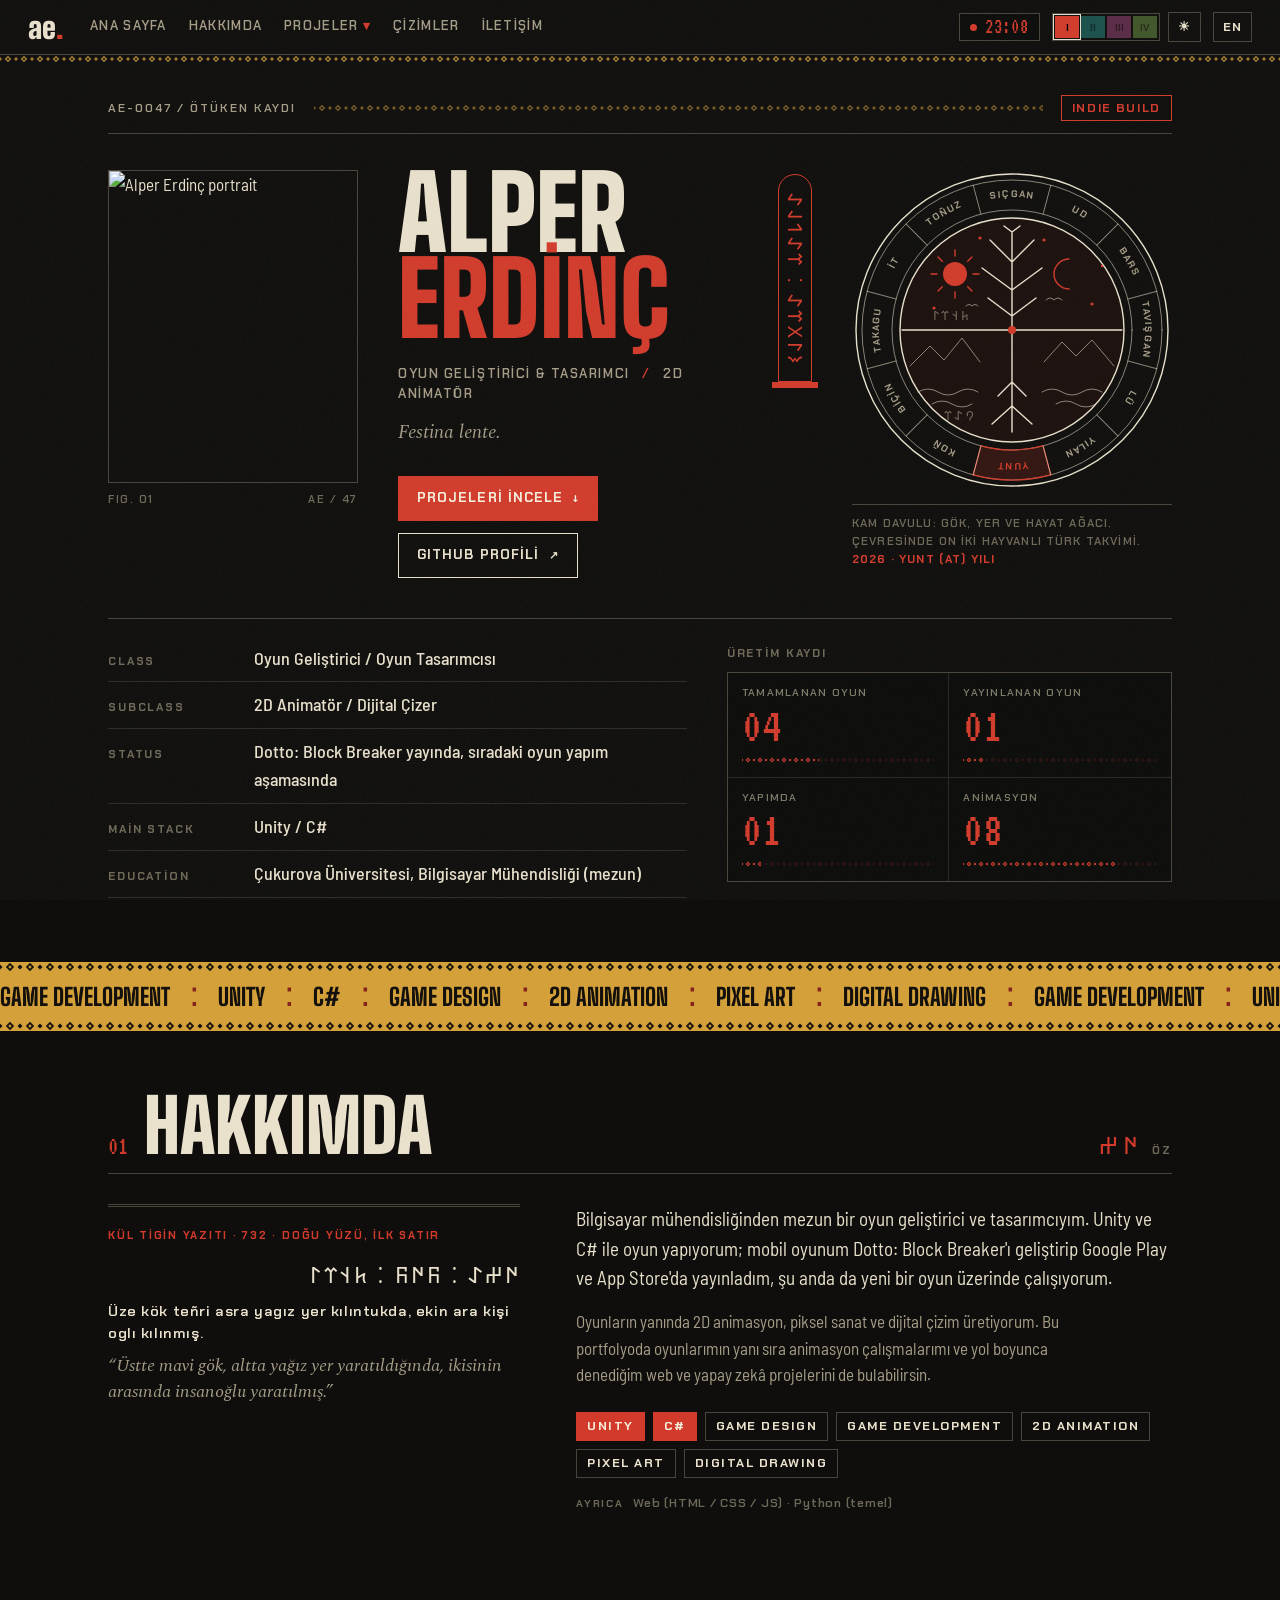
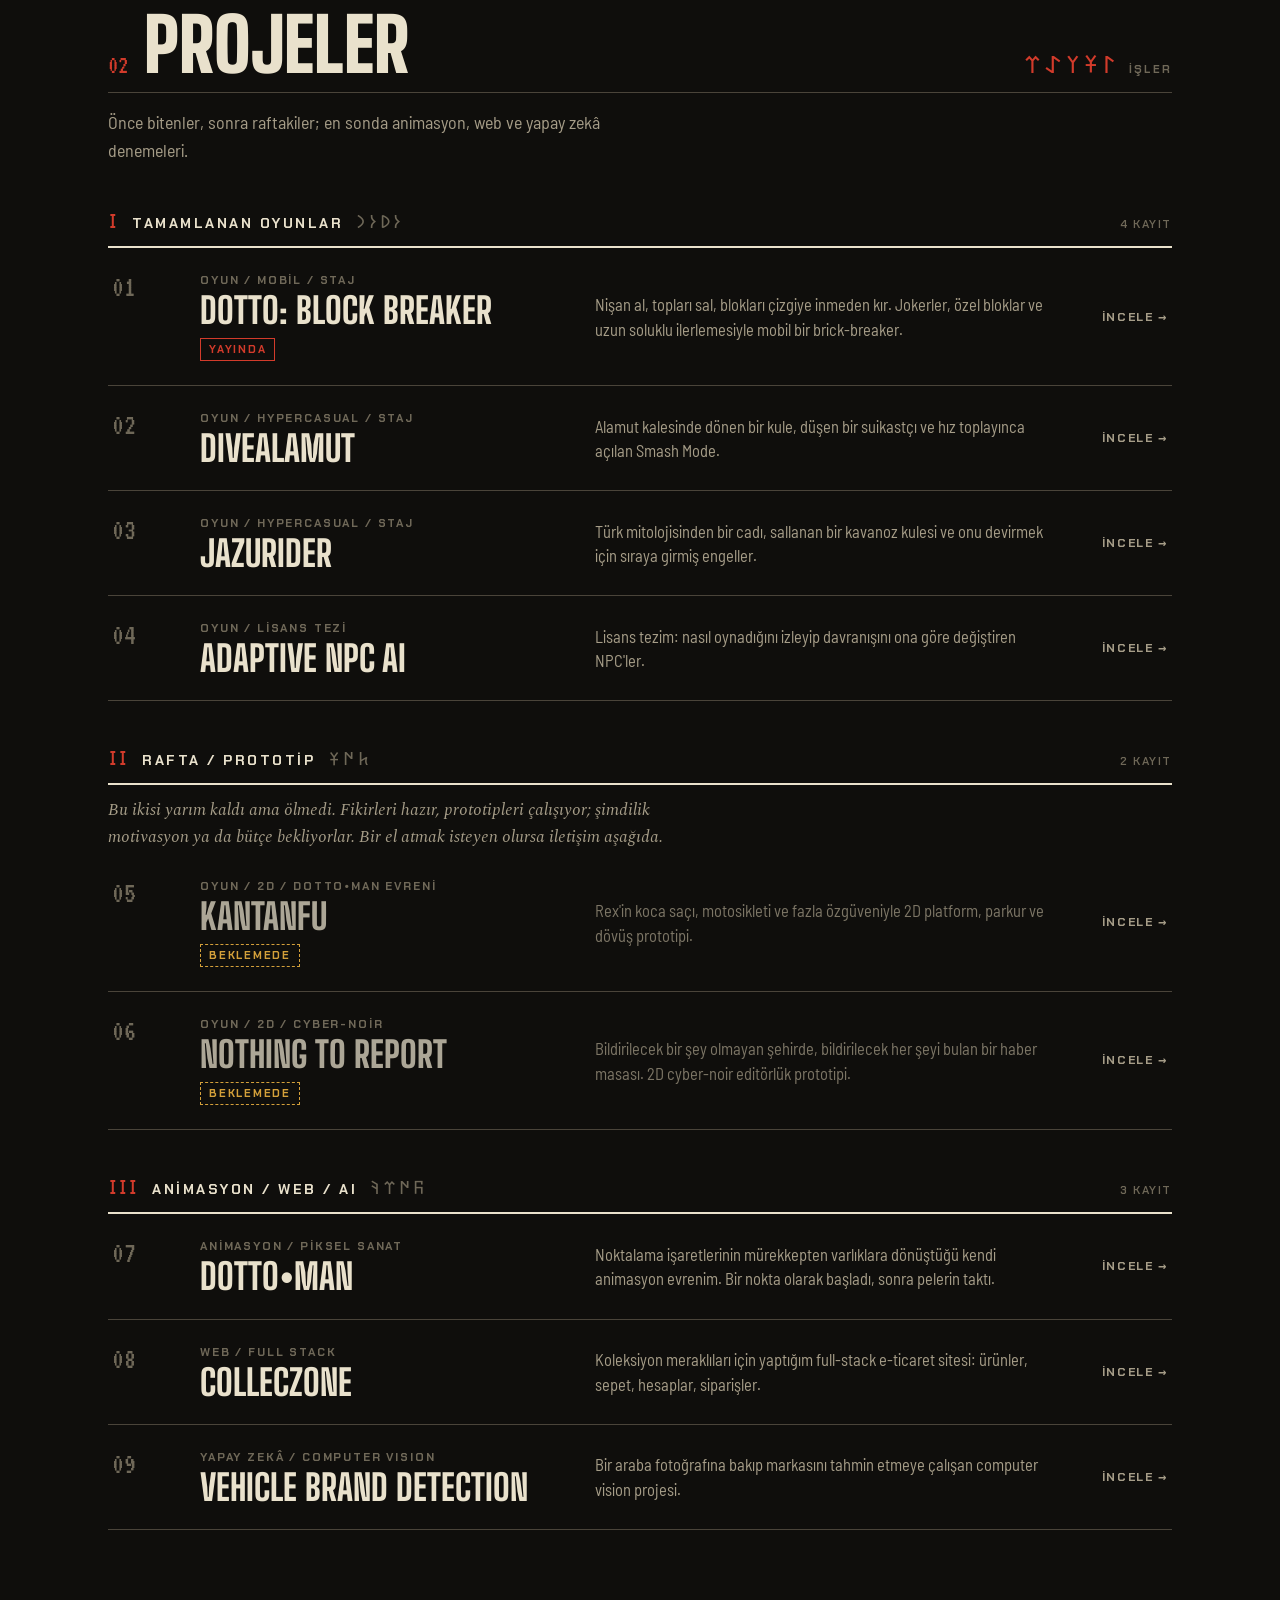
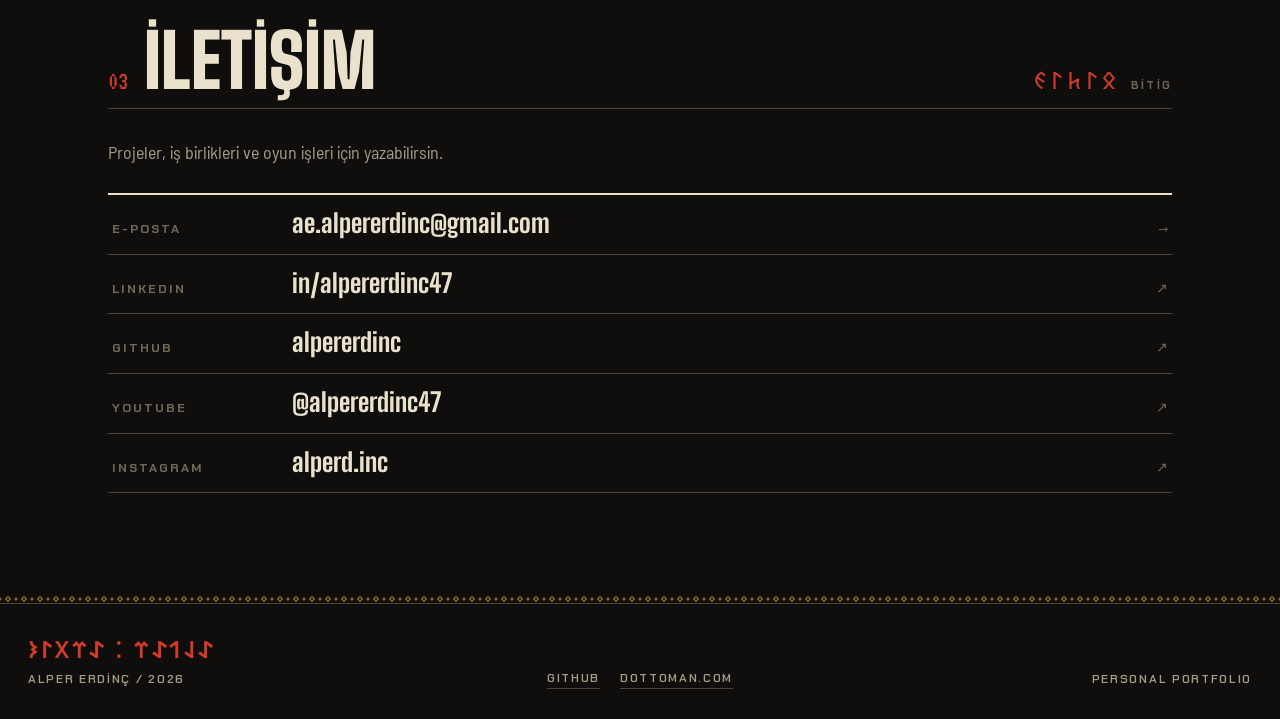
==== index.html @ bb737a00 "Group finished games vs shelved prototypes, add App Store link Homepage: - Projects split into finis" ====
<!DOCTYPE html>
<html lang="tr" data-lang="tr" data-theme="orange" data-mode="night">

<head>
  <meta charset="UTF-8" />
  <meta name="viewport" content="width=device-width, initial-scale=1.0" />

  <title>Alper Erdinç</title>

  <link rel="icon" type="image/svg+xml" href="assets/favicon.svg" />
  <link rel="preconnect" href="https://fonts.googleapis.com" />
  <link rel="preconnect" href="https://fonts.gstatic.com" crossorigin />
  <link rel="stylesheet"
    href="https://fonts.googleapis.com/css2?family=Big+Shoulders+Display:wght@700;800;900&family=Barlow+Semi+Condensed:wght@400;500;600&family=Chakra+Petch:wght@500;600;700&family=VT323&family=Spectral:ital,wght@1,400&display=swap" />
  <link rel="stylesheet" href="https://fonts.googleapis.com/css2?family=Noto+Sans+Old+Turkic&display=swap" />
  <link rel="stylesheet" href="css/analog.css?v=13" />
</head>

<body>
  <div class="cursor" id="cursor"></div>
  <div class="grain" aria-hidden="true"></div>

  <!-- NAV -->
  <nav class="navbar">
    <a href="index.html" class="nav-logo">ae<span style="color: var(--accent)">.</span></a>

    <div class="nav-links">
      <a href="index.html" data-tr="ana sayfa" data-en="home">ana sayfa</a>
      <a href="#about" data-tr="hakkımda" data-en="about">hakkımda</a>

      <details class="nav-dropdown">
        <summary data-tr="projeler" data-en="projects">projeler</summary>

        <div class="dropdown-menu" lang="en">
          <a href="#projects" data-tr="tüm projeler" data-en="all projects">tüm projeler</a>
          <a href="pages/dotto-block-breaker.html">Dotto: Block Breaker</a>
          <a href="pages/divealamut.html">DiveAlamut</a>
          <a href="pages/jazurider.html">JazuRider</a>
          <a href="pages/dottoman.html">Dotto•Man</a>
          <a href="pages/tez-oyunu.html" data-tr="adaptive npc ai" data-en="adaptive npc ai">adaptive npc ai</a>
          <a href="pages/eticaret.html">CollecZone</a>
          <a href="pages/nothing-to-report.html">Nothing To Report</a>
          <a href="pages/2d-oyunlar.html" data-tr="Kantanfu" data-en="Kantanfu">Kantanfu</a>
          <a href="pages/brand-detection.html">Vehicle Brand Detection</a>
        </div>
      </details>

      <a href="pages/artworks.html" data-tr="çizimler" data-en="artworks">çizimler</a>

      <a href="#contact" data-tr="iletişim" data-en="contact">iletişim</a>
    </div>

    <div class="nav-right">
      <div class="nav-clock" aria-hidden="true">
        <span class="rec-led"></span>
        <span class="nav-clock-digits" id="navClock">00:00</span>
      </div>

      <div class="theme-controls" aria-label="Tema kontrolleri">
        <div class="theme-picker" aria-label="Renk teması seçimi">
          <button class="theme-dot theme-orange" type="button" data-theme-choice="orange" title="I / KIZIL"
            aria-label="Kırmızı tema">I</button>
          <button class="theme-dot theme-blue" type="button" data-theme-choice="blue" title="II / GÖK"
            aria-label="Turkuaz tema">II</button>
          <button class="theme-dot theme-purple" type="button" data-theme-choice="purple" title="III / ERGUVAN"
            aria-label="Erguvan tema">III</button>
          <button class="theme-dot theme-green" type="button" data-theme-choice="green" title="IV / YEŞİL"
            aria-label="Yeşil tema">IV</button>
        </div>

        <button class="mode-toggle" id="modeToggle" type="button" aria-label="Gündüz moduna geç">☀</button>
      </div>

      <button class="lang-toggle" id="langToggle">EN</button>
      <button class="nav-hamburger" id="navHamburger">menü</button>
    </div>
  </nav>

  <!-- MOBILE MENU -->
  <div class="mobile-menu" id="mobileMenu">
    <a href="index.html" data-tr="ana sayfa" data-en="home">ana sayfa</a>
    <a href="#about" data-tr="hakkımda" data-en="about">hakkımda</a>

    <details class="mobile-dropdown">
      <summary data-tr="projeler" data-en="projects">projeler</summary>

      <div class="mobile-dropdown-menu" lang="en">
        <a href="#projects" data-tr="tüm projeler" data-en="all projects">tüm projeler</a>
        <a href="pages/dotto-block-breaker.html">Dotto: Block Breaker</a>
        <a href="pages/divealamut.html">DiveAlamut</a>
        <a href="pages/jazurider.html">JazuRider</a>
        <a href="pages/dottoman.html">Dotto•Man</a>
        <a href="pages/tez-oyunu.html" data-tr="ADAPTIVE NPC AI" data-en="ADAPTIVE NPC AI">ADAPTIVE NPC AI</a>
        <a href="pages/eticaret.html">CollecZone</a>
        <a href="pages/nothing-to-report.html">Nothing To Report</a>
        <a href="pages/2d-oyunlar.html" data-tr="Kantanfu" data-en="Kantanfu">Kantanfu</a>
        <a href="pages/brand-detection.html">Vehicle Brand Detection</a>
      </div>
    </details>

    <a href="pages/artworks.html" data-tr="çizimler" data-en="artworks">çizimler</a>
    <a href="#contact" data-tr="iletişim" data-en="contact">iletişim</a>
  </div>

  <main>
    <!-- HERO -->
    <section class="hero">
      <div class="hero-head">
        <span class="card-series" data-tr="AE-0047 / ÖTÜKEN KAYDI" data-en="AE-0047 / ÖTÜKEN RECORD">
          AE-0047 / ÖTÜKEN KAYDI
        </span>

        <span class="kilim" aria-hidden="true"></span>

        <button class="card-rarity" id="secretGameTrigger" type="button" data-tr="INDIE BUILD" data-en="INDIE BUILD"
          aria-label="Mini oyunu açmak için beş kez tıkla">
          INDIE BUILD
        </button>
      </div>

      <div class="hero-grid">
        <figure class="card-portrait">
          <img src="images/aePhoto2.png" alt="Alper Erdinç portrait" />
          <figcaption><span>FIG. 01</span><span>AE / 47</span></figcaption>
        </figure>

        <div class="card-identity">
          <span class="stele" aria-hidden="true" title="Alper Erdinç"><span class="stele-text" lang="otk">&#x10C00;&#x10C1E;&#x10C2F;&#x10C00;&#x10C3C; &#x205A; &#x10C00;&#x10C3C;&#x10C13;&#x10C03;&#x10C28;</span></span>

          <h1 class="hero-name">
            <span class="name-first" data-tr="Alper" data-en="Alper">Alper</span>
            <span class="name-last" data-tr="Erdinç" data-en="Erdinç">Erdinç</span>
          </h1>

          <p class="card-subtitle">
            <span data-tr="Oyun Geliştirici &amp; Tasarımcı" data-en="Game Developer &amp; Designer">Oyun Geliştirici &amp; Tasarımcı</span>
            <span class="sub-sep">/</span>
            <span data-tr="2D Animatör" data-en="2D Animator">2D Animatör</span>
          </p>

          <p class="card-motto" lang="la">
            <span data-tr="Festina lente." data-en="Festina lente.">Festina lente.</span>
          </p>

          <div class="hero-cta">
            <a href="#projects" class="btn btn-yellow">
              <span data-tr="Projeleri incele" data-en="View projects">Projeleri incele</span>
              <span class="key-glyph" aria-hidden="true">↓</span>
            </a>

            <a href="https://github.com/alpererdinc" target="_blank" class="btn btn-white">
              <span data-tr="GITHUB profili" data-en="GitHub profile">GITHUB profili</span>
              <span class="key-glyph" aria-hidden="true">↗</span>
            </a>
          </div>
        </div>

        <!-- kam davulu: three worlds + twelve-animal calendar -->
        <figure class="drum" id="drum">
          <svg viewBox="0 0 320 320" role="img" aria-labelledby="drumTitle">
            <title id="drumTitle">Kam davulu: gök, yer ve hayat ağacı; çevresinde on iki hayvanlı Türk takvimi</title>
            <defs>
              <path id="ringPath" d="M125.58 31.53 A133 133 0 1 1 194.42 288.47 A133 133 0 1 1 125.58 31.53" />
            </defs>

            <!-- rim -->
            <circle class="ln" cx="160" cy="160" r="156" />
            <circle class="ln ln-thin" cx="160" cy="160" r="150" />
            <circle class="ln ln-thin" cx="160" cy="160" r="120" />

            <!-- current year -->
            <path class="wedge" id="drumWedge" transform="rotate(180 160 160)"
              d="M121.18 15.11 A150 150 0 0 1 198.82 15.11 L191.06 44.09 A120 120 0 0 0 128.94 44.09 Z" />

            <!-- sector dividers -->
            <g class="ln ln-thin">
              <line x1="160" y1="10" x2="160" y2="40" transform="rotate(-15 160 160)" />
              <line x1="160" y1="10" x2="160" y2="40" transform="rotate(15 160 160)" />
              <line x1="160" y1="10" x2="160" y2="40" transform="rotate(45 160 160)" />
              <line x1="160" y1="10" x2="160" y2="40" transform="rotate(75 160 160)" />
              <line x1="160" y1="10" x2="160" y2="40" transform="rotate(105 160 160)" />
              <line x1="160" y1="10" x2="160" y2="40" transform="rotate(135 160 160)" />
              <line x1="160" y1="10" x2="160" y2="40" transform="rotate(165 160 160)" />
              <line x1="160" y1="10" x2="160" y2="40" transform="rotate(195 160 160)" />
              <line x1="160" y1="10" x2="160" y2="40" transform="rotate(225 160 160)" />
              <line x1="160" y1="10" x2="160" y2="40" transform="rotate(255 160 160)" />
              <line x1="160" y1="10" x2="160" y2="40" transform="rotate(285 160 160)" />
              <line x1="160" y1="10" x2="160" y2="40" transform="rotate(315 160 160)" />
            </g>

            <!-- twelve animals, Old Turkic names -->
            <g lang="tr">
              <text class="animal" data-animal="0"><textPath href="#ringPath" startOffset="4.17%" text-anchor="middle">sıçgan</textPath></text>
              <text class="animal" data-animal="1"><textPath href="#ringPath" startOffset="12.5%" text-anchor="middle">ud</textPath></text>
              <text class="animal" data-animal="2"><textPath href="#ringPath" startOffset="20.83%" text-anchor="middle">bars</textPath></text>
              <text class="animal" data-animal="3"><textPath href="#ringPath" startOffset="29.17%" text-anchor="middle">tavışgan</textPath></text>
              <text class="animal" data-animal="4"><textPath href="#ringPath" startOffset="37.5%" text-anchor="middle">lü</textPath></text>
              <text class="animal" data-animal="5"><textPath href="#ringPath" startOffset="45.83%" text-anchor="middle">yılan</textPath></text>
              <text class="animal on" data-animal="6"><textPath href="#ringPath" startOffset="54.17%" text-anchor="middle">yunt</textPath></text>
              <text class="animal" data-animal="7"><textPath href="#ringPath" startOffset="62.5%" text-anchor="middle">koñ</textPath></text>
              <text class="animal" data-animal="8"><textPath href="#ringPath" startOffset="70.83%" text-anchor="middle">biçin</textPath></text>
              <text class="animal" data-animal="9"><textPath href="#ringPath" startOffset="79.17%" text-anchor="middle">takagu</textPath></text>
              <text class="animal" data-animal="10"><textPath href="#ringPath" startOffset="87.5%" text-anchor="middle">it</textPath></text>
              <text class="animal" data-animal="11"><textPath href="#ringPath" startOffset="95.83%" text-anchor="middle">toñuz</textPath></text>
            </g>

            <!-- drum skin -->
            <circle class="skin" cx="160" cy="160" r="112" />
            <circle class="ln" cx="160" cy="160" r="112" />

            <!-- gök: sun, moon, stars, birds -->
            <circle class="fill-accent" cx="103" cy="104" r="12" />
            <g class="ln ln-accent">
              <path d="M103 80v6M103 122v6M79 104h6M121 104h6M86 87l4.3 4.3M115.7 116.7l4.3 4.3M120 87l-4.3 4.3M86 121l4.3-4.3" />
              <path d="M217 89 A15 15 0 0 0 217 119 A11 11 0 0 1 217 89 Z" />
            </g>
            <g class="fill-accent">
              <circle cx="192" cy="70" r="1.6" />
              <circle cx="128" cy="68" r="1.6" />
              <circle cx="240" cy="134" r="1.6" />
              <circle cx="82" cy="138" r="1.6" />
              <circle cx="250" cy="96" r="1.2" />
            </g>
            <path class="ln ln-thin" d="M194 130q4-4 8 0q4-4 8 0M114 136q3-3 6 0q3-3 6 0" />

            <!-- yer: horizon, mountains, water -->
            <path class="ln" d="M50 160H270" />
            <path class="ln ln-thin" d="M58 196l20-20 14 14 18-22 18 24M192 192l18-20 14 14 16-16 22 26" />
            <path class="ln ln-thin" d="M66 222q10-6 20 0t20 0t20 0M190 222q10-6 20 0t20 0t20 0M80 234q10-6 20 0t20 0M204 234q10-6 20 0t20 0" />

            <!-- Bayterek, the world tree, as the axis -->
            <path class="ln" d="M160 262V62M160 92l-22-22M160 92l22-22M160 120l-30-22M160 120l30-22M160 146l-24-18M160 146l24-18M160 236l-20 18M160 236l20 18M160 212l-14 14M160 212l14 14M152 56l8 6 8-6" />
            <circle class="fill-accent" cx="160" cy="160" r="4" />

            <!-- teñri / yer in Orkhon script -->
            <text class="gok-word" x="100" y="150" text-anchor="middle">&#x10C45;&#x10C2D;&#x10C3C;&#x10C03;</text>
            <text class="gok-word" x="108" y="250" text-anchor="middle">&#x10C18;&#x10C00;&#x10C3C;</text>
          </svg>

          <figcaption>
            <span data-tr="Kam davulu: gök, yer ve hayat ağacı. Çevresinde on iki hayvanlı Türk takvimi."
              data-en="Shaman drum: sky, earth and the world tree, ringed by the Turkic twelve-animal calendar.">
              Kam davulu: gök, yer ve hayat ağacı. Çevresinde on iki hayvanlı Türk takvimi.
            </span>
            <br />
            <strong id="drumYear">2026 · yunt (at) yılı</strong>
          </figcaption>
        </figure>
      </div>

      <div class="hero-lower">
        <div class="card-body">
          <div class="card-line">
            <span class="card-label" data-tr="class" data-en="class">class</span>
            <span class="card-value" data-tr="Oyun Geliştirici / Oyun Tasarımcısı" data-en="Game Developer / Game Designer">
              Oyun Geliştirici / Oyun Tasarımcısı
            </span>
          </div>

          <div class="card-line">
            <span class="card-label" data-tr="subclass" data-en="subclass">subclass</span>
            <span class="card-value" data-tr="2D Animatör / Dijital Çizer" data-en="2D Animator / Digital Artist">
              2D Animatör / Dijital Çizer
            </span>
          </div>

          <div class="card-line">
            <span class="card-label" data-tr="status" data-en="status">status</span>
            <span class="card-value" data-tr="Dotto: Block Breaker yayında, sıradaki oyun yapım aşamasında"
              data-en="Dotto: Block Breaker shipped, next game in production">
              Dotto: Block Breaker yayında, sıradaki oyun yapım aşamasında
            </span>
          </div>

          <div class="card-line">
            <span class="card-label" data-tr="main stack" data-en="main stack">main stack</span>
            <span class="card-value" lang="en" data-tr="Unity / C#" data-en="Unity / C#">Unity / C#</span>
          </div>

          <div class="card-line">
            <span class="card-label" data-tr="education" data-en="education">education</span>
            <span class="card-value" data-tr="Çukurova Üniversitesi, Bilgisayar Mühendisliği (mezun)"
              data-en="Çukurova University, Computer Engineering (graduate)">
              Çukurova Üniversitesi, Bilgisayar Mühendisliği (mezun)
            </span>
          </div>
        </div>

        <div>
          <div class="card-section-label">
            <span data-tr="üretim kaydı" data-en="production log">üretim kaydı</span>
          </div>

          <div class="card-stats">
            <div class="stat-box">
              <span class="stat-name" data-tr="tamamlanan oyun" data-en="games finished">tamamlanan oyun</span>
              <span class="stat-value">04</span>
              <span class="vu" aria-hidden="true" style="--lvl: 4"></span>
            </div>

            <div class="stat-box">
              <span class="stat-name" data-tr="yayınlanan oyun" data-en="games shipped">yayınlanan oyun</span>
              <span class="stat-value">01</span>
              <span class="vu" aria-hidden="true" style="--lvl: 1"></span>
            </div>

            <div class="stat-box">
              <span class="stat-name" data-tr="yapımda" data-en="in production">yapımda</span>
              <span class="stat-value">01</span>
              <span class="vu" aria-hidden="true" style="--lvl: 1"></span>
            </div>

            <div class="stat-box">
              <span class="stat-name" data-tr="animasyon" data-en="animation">animasyon</span>
              <span class="stat-value">08</span>
              <span class="vu" aria-hidden="true" style="--lvl: 8"></span>
            </div>
          </div>
        </div>
      </div>
    </section>

    <!-- WOVEN BAND -->
    <div class="marquee-strip" lang="en">
      <div class="marquee-inner">
        <span>Game Development</span><span class="sep">&#x205A;</span>
        <span>Unity</span><span class="sep">&#x205A;</span>
        <span>C#</span><span class="sep">&#x205A;</span>
        <span>Game Design</span><span class="sep">&#x205A;</span>
        <span>2D Animation</span><span class="sep">&#x205A;</span>
        <span>Pixel Art</span><span class="sep">&#x205A;</span>
        <span>Digital Drawing</span><span class="sep">&#x205A;</span>

        <span>Game Development</span><span class="sep">&#x205A;</span>
        <span>Unity</span><span class="sep">&#x205A;</span>
        <span>C#</span><span class="sep">&#x205A;</span>
        <span>Game Design</span><span class="sep">&#x205A;</span>
        <span>2D Animation</span><span class="sep">&#x205A;</span>
        <span>Pixel Art</span><span class="sep">&#x205A;</span>
        <span>Digital Drawing</span><span class="sep">&#x205A;</span>
      </div>
    </div>

    <!-- ABOUT -->
    <section class="about-section" id="about">
      <header class="section-head">
        <span class="section-no">01</span>
        <h2 data-tr="hakkımda" data-en="about">hakkımda</h2>
        <span class="section-gok" aria-hidden="true" title="öz"><span lang="otk" dir="rtl">&#x10C07;&#x10C14;</span><small>öz</small></span>
      </header>

      <div class="about-grid">
        <figure class="inscription">
          <span class="inscription-src" data-tr="Kül Tigin Yazıtı · 732 · doğu yüzü, ilk satır"
            data-en="Kül Tigin inscription · 732 · east face, first line">Kül Tigin Yazıtı · 732 · doğu yüzü, ilk satır</span>
          <span class="inscription-gok" lang="otk" dir="rtl" aria-hidden="true">&#x10C07;&#x10C14;&#x10C00; &#x205A; &#x10C1C;&#x10C07;&#x10C1C; &#x205A; &#x10C45;&#x10C2D;&#x10C3C;&#x10C03;</span>
          <p class="inscription-tr" lang="otk">Üze kök teñri asra yagız yer kılıntukda, ekin ara kişi oglı kılınmış.</p>
          <p class="inscription-mean"
            data-tr="“Üstte mavi gök, altta yağız yer yaratıldığında, ikisinin arasında insanoğlu yaratılmış.”"
            data-en="“When the blue sky above and the brown earth below were made, between the two, humankind was made.”">
            “Üstte mavi gök, altta yağız yer yaratıldığında, ikisinin arasında insanoğlu yaratılmış.”
          </p>
        </figure>

        <div class="about-text">
          <p data-tr="Bilgisayar mühendisliğinden mezun bir oyun geliştirici ve tasarımcıyım. Unity ve C# ile oyun yapıyorum; mobil oyunum Dotto: Block Breaker'ı geliştirip Google Play ve App Store'da yayınladım, şu anda da yeni bir oyun üzerinde çalışıyorum."
            data-en="I'm a game developer and designer with a degree in computer engineering. I build games with Unity and C#; I developed and shipped my mobile game Dotto: Block Breaker on Google Play and the App Store, and I'm currently working on a new game.">
            Bilgisayar mühendisliğinden mezun bir oyun geliştirici ve tasarımcıyım. Unity ve C# ile oyun yapıyorum;
            mobil oyunum Dotto: Block Breaker'ı geliştirip Google Play ve App Store'da yayınladım, şu anda da yeni bir oyun üzerinde
            çalışıyorum.
          </p>

          <p data-tr="Oyunların yanında 2D animasyon, piksel sanat ve dijital çizim üretiyorum. Bu portfolyoda oyunlarımın yanı sıra animasyon çalışmalarımı ve yol boyunca denediğim web ve yapay zekâ projelerini de bulabilirsin."
            data-en="Alongside games, I make 2D animation, pixel art, and digital drawings. This portfolio collects my games, my animation work, and the web and AI projects I've tried along the way.">
            Oyunların yanında 2D animasyon, piksel sanat ve dijital çizim üretiyorum. Bu portfolyoda oyunlarımın yanı sıra
            animasyon çalışmalarımı ve yol boyunca denediğim web ve yapay zekâ projelerini de bulabilirsin.
          </p>

          <div class="skill-pills" lang="en">
            <span class="pill">Unity</span>
            <span class="pill">C#</span>
            <span class="pill">Game Design</span>
            <span class="pill">Game Development</span>
            <span class="pill">2D Animation</span>
            <span class="pill">Pixel Art</span>
            <span class="pill">Digital Drawing</span>
          </div>

          <p class="skill-extra">
            <span class="skill-extra-label" data-tr="ayrıca" data-en="also">ayrıca</span>
            <span data-tr="Web (HTML / CSS / JS) · Python (temel)" data-en="Web (HTML / CSS / JS) · Python (basic)">Web (HTML / CSS / JS) · Python (temel)</span>
          </p>
        </div>
      </div>
    </section>

    <!-- PROJECTS -->
    <section class="projects-section" id="projects">
      <header class="section-head">
        <span class="section-no">02</span>
        <h2 data-tr="projeler" data-en="projects">projeler</h2>
        <span class="section-gok" aria-hidden="true" title="işler"><span lang="otk" dir="rtl">&#x10C03;&#x10C41;&#x10C20;&#x10C00;&#x10C3C;</span><small>işler</small></span>
      </header>

      <p class="sub" data-tr="Önce bitenler, sonra raftakiler; en sonda animasyon, web ve yapay zekâ denemeleri."
        data-en="Finished games first, then the ones on the shelf; animation, web and AI experiments last.">
        Önce bitenler, sonra raftakiler; en sonda animasyon, web ve yapay zekâ denemeleri.
      </p>

      <!-- I: finished -->
      <div class="side-label">
        <span class="side-letter">I</span>
        <span class="side-title" data-tr="tamamlanan oyunlar" data-en="finished games">tamamlanan oyunlar</span>
        <span class="side-gok" lang="otk" dir="rtl" aria-hidden="true" title="oyun">&#x10C06;&#x10C16;&#x10C06;&#x10C23;</span>
        <span class="side-rule"></span>
        <span class="side-meta" data-tr="4 kayıt" data-en="4 entries">4 kayıt</span>
      </div>

      <div class="projects-grid">

        <a href="pages/dotto-block-breaker.html" class="project-card">
          <div class="card-label" data-tr="oyun / mobil / staj" data-en="game / mobile / internship">oyun / mobil / staj</div>
          <div class="card-title" lang="en">DOTTO: BLOCK BREAKER</div>
          <span class="live-stamp" data-tr="yayında" data-en="released">yayında</span>
          <p class="card-desc"
            data-tr="Nişan al, topları sal, blokları çizgiye inmeden kır. Jokerler, özel bloklar ve uzun soluklu ilerlemesiyle mobil bir brick-breaker."
            data-en="Aim, let the balls go, break the blocks before they hit the line. A mobile brick-breaker with powerups, special blocks and long-term progression.">
            Nişan al, topları sal, blokları çizgiye inmeden kır. Jokerler, özel bloklar ve uzun soluklu ilerlemesiyle mobil bir brick-breaker.
          </p>
          <span class="card-cta" data-tr="İncele" data-en="View">İncele</span>
        </a>

        <a href="pages/divealamut.html" class="project-card">
          <div class="card-label" data-tr="oyun / hypercasual / staj" data-en="game / hypercasual / internship">oyun / hypercasual / staj</div>
          <div class="card-title" lang="en">DIVEALAMUT</div>
          <p class="card-desc"
            data-tr="Alamut kalesinde dönen bir kule, düşen bir suikastçı ve hız toplayınca açılan Smash Mode."
            data-en="A spinning tower in the fortress of Alamut, a falling assassin, and Smash Mode once you pick up speed.">
            Alamut kalesinde dönen bir kule, düşen bir suikastçı ve hız toplayınca açılan Smash Mode.
          </p>
          <span class="card-cta" data-tr="İncele" data-en="View">İncele</span>
        </a>

        <a href="pages/jazurider.html" class="project-card">
          <div class="card-label" data-tr="oyun / hypercasual / staj" data-en="game / hypercasual / internship">oyun / hypercasual / staj</div>
          <div class="card-title" lang="en">JAZURIDER</div>
          <p class="card-desc"
            data-tr="Türk mitolojisinden bir cadı, sallanan bir kavanoz kulesi ve onu devirmek için sıraya girmiş engeller."
            data-en="A witch from Turkish mythology, a wobbling tower of jars, and a line of obstacles waiting to knock it over.">
            Türk mitolojisinden bir cadı, sallanan bir kavanoz kulesi ve onu devirmek için sıraya girmiş engeller.
          </p>
          <span class="card-cta" data-tr="İncele" data-en="View">İncele</span>
        </a>

        <a href="pages/tez-oyunu.html" class="project-card">
          <div class="card-label" data-tr="oyun / lisans tezi" data-en="game / thesis">oyun / lisans tezi</div>
          <div class="card-title" lang="en" data-tr="ADAPTIVE NPC AI" data-en="ADAPTIVE NPC AI">ADAPTIVE NPC AI</div>
          <p class="card-desc"
            data-tr="Lisans tezim: nasıl oynadığını izleyip davranışını ona göre değiştiren NPC'ler."
            data-en="My thesis: NPCs that watch how you play and change their behaviour to match.">
            Lisans tezim: nasıl oynadığını izleyip davranışını ona göre değiştiren NPC'ler.
          </p>
          <span class="card-cta" data-tr="İncele" data-en="View">İncele</span>
        </a>

      </div>

      <!-- II: shelved prototypes -->
      <div class="side-label">
        <span class="side-letter">II</span>
        <span class="side-title" data-tr="rafta / prototip" data-en="on the shelf / prototypes">rafta / prototip</span>
        <span class="side-gok" lang="otk" dir="rtl" aria-hidden="true" title="tüş (düş)">&#x10C45;&#x10C07;&#x10C41;</span>
        <span class="side-rule"></span>
        <span class="side-meta" data-tr="2 kayıt" data-en="2 entries">2 kayıt</span>
      </div>

      <p class="side-note"
        data-tr="Bu ikisi yarım kaldı ama ölmedi. Fikirleri hazır, prototipleri çalışıyor; şimdilik motivasyon ya da bütçe bekliyorlar. Bir el atmak isteyen olursa iletişim aşağıda."
        data-en="These two are unfinished, not dead. The ideas are there and the prototypes run; for now they're waiting on motivation or a budget. If you'd like to lend a hand, contact is below.">
        Bu ikisi yarım kaldı ama ölmedi. Fikirleri hazır, prototipleri çalışıyor; şimdilik motivasyon ya da bütçe bekliyorlar. Bir el atmak isteyen olursa iletişim aşağıda.
      </p>

      <div class="projects-grid">

        <a href="pages/2d-oyunlar.html" class="project-card is-shelved">
          <div class="card-label" data-tr="oyun / 2d / Dotto<span class='mid-dot'>•</span>Man evreni" data-en="game / 2d / Dotto<span class='mid-dot'>•</span>Man universe">oyun / 2d / Dotto<span class="mid-dot">•</span>Man evreni</div>
          <div class="card-title" lang="en" data-tr="Kantanfu" data-en="Kantanfu">Kantanfu</div>
          <span class="live-stamp" data-tr="beklemede" data-en="on hold">beklemede</span>
          <p class="card-desc"
            data-tr="Rex'in koca saçı, motosikleti ve fazla özgüveniyle 2D platform, parkur ve dövüş prototipi."
            data-en="A 2D platformer, parkour and brawler prototype starring Rex's huge hair, his motorcycle and too much confidence.">
            Rex'in koca saçı, motosikleti ve fazla özgüveniyle 2D platform, parkur ve dövüş prototipi.
          </p>
          <span class="card-cta" data-tr="İncele" data-en="View">İncele</span>
        </a>

        <a href="pages/nothing-to-report.html" class="project-card is-shelved">
          <div class="card-label" data-tr="oyun / 2d / cyber-noir" data-en="game / 2d / cyber-noir">oyun / 2d / cyber-noir</div>
          <div class="card-title" lang="en" data-tr="NOTHING TO REPORT" data-en="NOTHING TO REPORT">NOTHING TO REPORT</div>
          <span class="live-stamp" data-tr="beklemede" data-en="on hold">beklemede</span>
          <p class="card-desc"
            data-tr="Bildirilecek bir şey olmayan şehirde, bildirilecek her şeyi bulan bir haber masası. 2D cyber-noir editörlük prototipi."
            data-en="A news desk that finds everything worth reporting in a city with nothing to report. A 2D cyber-noir editor prototype.">
            Bildirilecek bir şey olmayan şehirde, bildirilecek her şeyi bulan bir haber masası. 2D cyber-noir editörlük prototipi.
          </p>
          <span class="card-cta" data-tr="İncele" data-en="View">İncele</span>
        </a>

      </div>

      <!-- III: animation / web / AI -->
      <div class="side-label">
        <span class="side-letter">III</span>
        <span class="side-title" data-tr="animasyon / web / AI" data-en="animation / web / AI">animasyon / web / AI</span>
        <span class="side-gok" lang="otk" dir="rtl" aria-hidden="true" title="körk">&#x10C1C;&#x10C07;&#x10C3C;&#x10C1A;</span>
        <span class="side-rule"></span>
        <span class="side-meta" data-tr="3 kayıt" data-en="3 entries">3 kayıt</span>
      </div>

      <div class="projects-grid">

        <a href="pages/dottoman.html" class="project-card">
          <div class="card-label" data-tr="animasyon / piksel sanat" data-en="animation / pixel art">animasyon / piksel sanat</div>
          <div class="card-title" lang="en">Dotto<span class="mid-dot">•</span>Man</div>
          <p class="card-desc" data-tr="Noktalama işaretlerinin mürekkepten varlıklara dönüştüğü kendi animasyon evrenim. Bir nokta olarak başladı, sonra pelerin taktı."
            data-en="My own animation universe, where punctuation marks turn into beings made of ink. It started as a dot, then it put on a cape.">
            Noktalama işaretlerinin mürekkepten varlıklara dönüştüğü kendi animasyon evrenim. Bir nokta olarak başladı, sonra pelerin taktı.
          </p>
          <span class="card-cta" data-tr="İncele" data-en="View">İncele</span>
        </a>

        <a href="pages/eticaret.html" class="project-card">
          <div class="card-label" data-tr="web / full stack" data-en="web / full stack">web / full stack</div>
          <div class="card-title" lang="en">CollecZone</div>
          <p class="card-desc" data-tr="Koleksiyon meraklıları için yaptığım full-stack e-ticaret sitesi: ürünler, sepet, hesaplar, siparişler."
            data-en="A full-stack online shop I built for collectors: products, cart, accounts, orders.">
            Koleksiyon meraklıları için yaptığım full-stack e-ticaret sitesi: ürünler, sepet, hesaplar, siparişler.
          </p>
          <span class="card-cta" data-tr="İncele" data-en="View">İncele</span>
        </a>

        <a href="pages/brand-detection.html" class="project-card">
          <div class="card-label" data-tr="yapay zekâ / COMPUTER VISION" data-en="AI / COMPUTER VISION">yapay zekâ / COMPUTER VISION</div>
          <div class="card-title" lang="en">VEHICLE BRAND DETECTION</div>
          <p class="card-desc" data-tr="Bir araba fotoğrafına bakıp markasını tahmin etmeye çalışan computer vision projesi."
            data-en="A computer vision project that looks at a photo of a car and tries to guess the brand.">
            Bir araba fotoğrafına bakıp markasını tahmin etmeye çalışan computer vision projesi.
          </p>
          <span class="card-cta" data-tr="İncele" data-en="View">İncele</span>
        </a>

      </div>
    </section>

    <!-- CONTACT -->
    <section class="contact-section" id="contact">
      <header class="section-head">
        <span class="section-no">03</span>
        <h2 data-tr="iletişim" data-en="contact">iletişim</h2>
        <span class="section-gok" aria-hidden="true" title="bitig"><span lang="otk" dir="rtl">&#x10C0B;&#x10C03;&#x10C45;&#x10C03;&#x10C0F;</span><small>bitig</small></span>
      </header>

      <p data-tr="Projeler, iş birlikleri ve oyun işleri için yazabilirsin."
        data-en="Get in touch about projects, collaborations, and game work.">
        Projeler, iş birlikleri ve oyun işleri için yazabilirsin.
      </p>

      <div class="contact-links" lang="en">
        <a class="contact-row" href="mailto:ae.alpererdinc@gmail.com">
          <span class="contact-k" lang="tr" data-tr="e-posta" data-en="e-mail">e-posta</span>
          <span class="contact-v">ae.alpererdinc@gmail.com</span>
          <span class="contact-go" aria-hidden="true">→</span>
        </a>
        <a class="contact-row" href="https://www.linkedin.com/in/alpererdinc47/" target="_blank">
          <span class="contact-k">LinkedIn</span>
          <span class="contact-v">in/alpererdinc47</span>
          <span class="contact-go" aria-hidden="true">↗</span>
        </a>
        <a class="contact-row" href="https://github.com/alpererdinc" target="_blank">
          <span class="contact-k">GitHub</span>
          <span class="contact-v">alpererdinc</span>
          <span class="contact-go" aria-hidden="true">↗</span>
        </a>
        <a class="contact-row" href="https://www.youtube.com/@alpererdinc47" target="_blank">
          <span class="contact-k">YouTube</span>
          <span class="contact-v">@alpererdinc47</span>
          <span class="contact-go" aria-hidden="true">↗</span>
        </a>
        <a class="contact-row" href="https://www.instagram.com/alperd.inc/" target="_blank">
          <span class="contact-k">Instagram</span>
          <span class="contact-v">alperd.inc</span>
          <span class="contact-go" aria-hidden="true">↗</span>
        </a>
      </div>
    </section>
  </main>

  <!-- FOOTER -->
  <footer class="footer">
    <div class="footer-left">
      <span class="footer-gok" lang="otk" dir="rtl" title="Alper Erdinç">&#x10C00;&#x10C1E;&#x10C2F;&#x10C00;&#x10C3C; &#x205A; &#x10C00;&#x10C3C;&#x10C13;&#x10C03;&#x10C28;</span>
      <span>alper erdinç / 2026</span>
    </div>

    <div class="footer-links" lang="en">
      <a href="https://github.com/alpererdinc" target="_blank">github</a>
      <a href="https://dottoman.com" target="_blank">dottoman.com</a>
    </div>

    <div class="footer-right" lang="en">
      <span>personal portfolio</span>
    </div>
  </footer>

  <!-- Cloudflare Web Analytics -->
  <script defer src='https://static.cloudflareinsights.com/beacon.min.js'
    data-cf-beacon='{"token": "68b43f9dd63d4fbcb4c4cbe2391aa3a1"}'></script><!-- End Cloudflare Web Analytics -->

  <button class="scroll-top" id="scrollTopBtn" aria-label="Sayfanın başına dön">▲</button>

  <!-- MINI GAME / AE PONG -->
  <div class="pong-modal" id="pongModal" aria-hidden="true">
    <div class="pong-panel">
      <div class="pong-head">
        <div>
          <span class="pong-kicker">AE-PONG / SECRET MODE</span>
          <h2>AE Pong</h2>
        </div>

        <button class="pong-close" id="closePongBtn" type="button">kapat</button>
      </div>

      <div class="pong-score" id="pongScore">0 / 0</div>

      <div class="pong-mode-row" aria-label="Pong zorluk seçimi">
        <button class="pong-mode-btn" type="button" data-pong-mode="easy">kolay</button>
        <button class="pong-mode-btn active" type="button" data-pong-mode="normal">orta</button>
        <button class="pong-mode-btn" type="button" data-pong-mode="hard">zor</button>
      </div>

      <div class="pong-screen">
        <canvas id="pongCanvas" width="640" height="360"></canvas>
      </div>

      <div class="pong-touch-controls" aria-label="Mobil Pong kontrolü">
        <button class="pong-touch-btn" id="pongTouchUp" type="button" data-tr="yukarı" data-en="up">yukarı</button>
        <button class="pong-touch-btn" id="pongTouchDown" type="button" data-tr="aşağı" data-en="down">aşağı</button>
      </div>
      <p class="pong-help"
        data-tr="Masaüstünde W / S veya ↑ / ↓ ile oynanır. Mobilde ekrana dokunup sürükle veya butonları kullan."
        data-en="On desktop, use W / S or ↑ / ↓. On mobile, drag on the screen or use the buttons.">
        Masaüstünde W / S veya ↑ / ↓ ile oynanır. Mobilde ekrana dokunup sürükle veya butonları kullan.
      </p>
    </div>
  </div>
  <script src="js/main.js?v=analog7"></script>
</body>

</html>
---- css/analog.css ----
/* =========================================================
   ALPER ERDİNÇ — portfolio
   "Ötüken observatory": an analog instrument from a Göktürk
   future. Engraved rules, Orkhon labels, phosphor readouts.
   Flat on purpose: no tilts, no lifting cards, no fake depth.
   ========================================================= */

:root {
  --bg: #0f0e0c;
  --bg2: #151310;
  --panel: #1a1815;
  --panel2: #221f1a;

  --text: #e9e1cc;
  --muted: #a69d88;
  --faint: #6f6858;

  --line: #2f2b25;
  --line2: #4a443a;

  --mustard: #d4a03a;
  --bone: #e9e1cc;
  --ink-black: #121110;
  --lcd-bg: #0b0c0a;
  --lcd-dim: #7f7a68;

  --accent: #d23b2b;
  --accent2: #86231a;
  --accent-rgb: 210, 59, 43;
  --on-accent: #f6eedb;

  --display: 'Big Shoulders Display', 'Arial Narrow', Impact, sans-serif;
  --body: 'Barlow Semi Condensed', 'Arial Narrow', system-ui, sans-serif;
  --label: 'Chakra Petch', 'Consolas', monospace;
  --lcd: 'VT323', 'Consolas', monospace;
  --serif: 'Spectral', Georgia, serif;
  --gok: 'Noto Sans Old Turkic', 'Segoe UI Historic', sans-serif;
  --kilim: url("data:image/svg+xml,%3Csvg xmlns='http://www.w3.org/2000/svg' width='24' height='12'%3E%3Cpath fill-rule='evenodd' d='M12 1l5 5-5 5-5-5zM12 4l-2 2 2 2 2-2zM0 3l3 3-3 3zM24 3l-3 3 3 3z'/%3E%3C/svg%3E");

  --wrap: 1120px;
  --gutter: 28px;
}

/* four colours (keys kept so saved preferences still work) */
html[data-theme="orange"] {
  --accent: #d23b2b;
  --accent2: #86231a;
  --accent-rgb: 210, 59, 43;
}

html[data-theme="blue"] {
  --accent: #2aa198;
  --accent2: #176660;
  --accent-rgb: 42, 161, 152;
  --on-accent: #0e1514;
}

html[data-theme="purple"] {
  --accent: #b5508c;
  --accent2: #6b2b53;
  --accent-rgb: 181, 80, 140;
}

html[data-theme="green"] {
  --accent: #7fae4f;
  --accent2: #46692a;
  --accent-rgb: 127, 174, 79;
  --on-accent: #121110;
}

/* day: felt and paper */
html[data-mode="day"] {
  --bg: #e6dfcc;
  --bg2: #ede6d4;
  --panel: #f2ecdc;
  --panel2: #e1d7bf;

  --text: #1a1714;
  --muted: #4f473b;
  --faint: #857a66;

  --line: #cbbea2;
  --line2: #a99a7a;

  --mustard: #a87a14;
}

/* ===== RESET ===== */

*,
*::before,
*::after {
  box-sizing: border-box;
  margin: 0;
  padding: 0;
}

/* ===== CURSOR: plain arrow ===== */

html {
  --cur-default: url("data:image/svg+xml,%3Csvg xmlns='http://www.w3.org/2000/svg' width='22' height='24'%3E%3Cpath d='M3 2v17l4.2-3.9 2.9 6.6 3-1.3-2.9-6.5 5.8-.3z' fill='%23e9e1cc' stroke='%23121110' stroke-width='1.4' stroke-linejoin='round'/%3E%3C/svg%3E") 3 2, default;
  --cur-pointer: url("data:image/svg+xml,%3Csvg xmlns='http://www.w3.org/2000/svg' width='22' height='24'%3E%3Cpath d='M3 2v17l4.2-3.9 2.9 6.6 3-1.3-2.9-6.5 5.8-.3z' fill='%23d23b2b' stroke='%23121110' stroke-width='1.4' stroke-linejoin='round'/%3E%3C/svg%3E") 3 2, pointer;
  cursor: var(--cur-default);
}

html[data-theme="blue"] {
  --cur-pointer: url("data:image/svg+xml,%3Csvg xmlns='http://www.w3.org/2000/svg' width='22' height='24'%3E%3Cpath d='M3 2v17l4.2-3.9 2.9 6.6 3-1.3-2.9-6.5 5.8-.3z' fill='%232aa198' stroke='%23121110' stroke-width='1.4' stroke-linejoin='round'/%3E%3C/svg%3E") 3 2, pointer;
}

html[data-theme="purple"] {
  --cur-pointer: url("data:image/svg+xml,%3Csvg xmlns='http://www.w3.org/2000/svg' width='22' height='24'%3E%3Cpath d='M3 2v17l4.2-3.9 2.9 6.6 3-1.3-2.9-6.5 5.8-.3z' fill='%23b5508c' stroke='%23121110' stroke-width='1.4' stroke-linejoin='round'/%3E%3C/svg%3E") 3 2, pointer;
}

html[data-theme="green"] {
  --cur-pointer: url("data:image/svg+xml,%3Csvg xmlns='http://www.w3.org/2000/svg' width='22' height='24'%3E%3Cpath d='M3 2v17l4.2-3.9 2.9 6.6 3-1.3-2.9-6.5 5.8-.3z' fill='%237fae4f' stroke='%23121110' stroke-width='1.4' stroke-linejoin='round'/%3E%3C/svg%3E") 3 2, pointer;
}

a,
button,
summary,
.project-card,
canvas {
  cursor: var(--cur-pointer);
}

#pongCanvas {
  cursor: var(--cur-default);
}

.cursor {
  display: none;
}

/* ===== SCROLLBAR ===== */

::-webkit-scrollbar {
  width: 12px;
  height: 12px;
}

::-webkit-scrollbar-track {
  background: var(--bg2);
  border-left: 1px solid var(--line2);
}

::-webkit-scrollbar-thumb {
  background: var(--line2);
  border: 3px solid var(--bg2);
  min-height: 48px;
}

::-webkit-scrollbar-thumb:hover {
  background: var(--accent);
}

::-webkit-scrollbar-corner {
  background: var(--bg2);
}

@supports not selector(::-webkit-scrollbar) {
  html {
    scrollbar-color: var(--line2) var(--bg2);
  }
}

/* ===== BASE ===== */

html {
  overflow-x: clip;
  scroll-behavior: smooth;
  scroll-padding-top: 5rem;
}

body {
  min-height: 100vh;
  background: var(--bg);
  color: var(--text);
  font-family: var(--body);
  font-size: 17px;
  line-height: 1.55;
  overflow-x: hidden;
  overflow-x: clip;
  -webkit-font-smoothing: antialiased;
}

a {
  color: inherit;
  -webkit-user-drag: none;
}

img {
  display: block;
  max-width: 100%;
  -webkit-user-drag: none;
  user-select: none;
}

::selection {
  background: var(--accent);
  color: var(--on-accent);
}

/* still texture, like felt under print — no animation */
.grain {
  position: fixed;
  inset: 0;
  z-index: 9000;
  pointer-events: none;
  opacity: 0.05;
  background-image: url("data:image/svg+xml,%3Csvg xmlns='http://www.w3.org/2000/svg' width='220' height='220'%3E%3Cfilter id='n'%3E%3CfeTurbulence type='fractalNoise' baseFrequency='0.85' numOctaves='2' stitchTiles='stitch'/%3E%3C/filter%3E%3Crect width='100%25' height='100%25' filter='url(%23n)'/%3E%3C/svg%3E");
}

html[data-mode="day"] .grain {
  opacity: 0.09;
  mix-blend-mode: multiply;
}

/* kilim band, tinted by its background colour */
.kilim,
.navbar::after {
  display: block;
  height: 8px;
  background: var(--mustard);
  -webkit-mask: var(--kilim) repeat-x left center / 16px 8px;
  mask: var(--kilim) repeat-x left center / 16px 8px;
}

/* ===== BUTTONS ===== */

.btn {
  display: inline-flex;
  align-items: center;
  gap: 10px;
  padding: 11px 18px;
  font-family: var(--label);
  font-size: 13.5px;
  font-weight: 700;
  letter-spacing: 0.08em;
  text-transform: uppercase;
  text-decoration: none;
  color: var(--text);
  background: transparent;
  border: 1.5px solid var(--text);
  transition: background 0.12s, color 0.12s;
}

.btn:hover {
  background: var(--text);
  color: var(--bg);
}

.btn-yellow {
  background: var(--accent);
  border-color: var(--accent);
  color: var(--on-accent);
}

.btn-yellow:hover {
  background: var(--text);
  border-color: var(--text);
  color: var(--bg);
}

.key-glyph {
  font-size: 11px;
}

/* ===== NAV ===== */

.navbar {
  position: sticky;
  top: 0;
  z-index: 500;
  display: flex;
  align-items: center;
  gap: 26px;
  padding: 12px var(--gutter);
  background: var(--bg);
  border-bottom: 1px solid var(--line2);
}

.navbar::after {
  content: "";
  position: absolute;
  left: 0;
  right: 0;
  bottom: -9px;
  opacity: 0.75;
  pointer-events: none;
}

.nav-logo {
  font-family: var(--display);
  font-size: 30px;
  font-weight: 900;
  line-height: 1;
  text-decoration: none;
  color: var(--text);
}

.nav-logo-tape {
  display: inline;
}

.nav-logo:hover {
  color: var(--accent);
}

.nav-links {
  display: flex;
  align-items: center;
  gap: 22px;
}

.nav-links > a,
.nav-dropdown > summary {
  display: block;
  padding: 4px 0;
  font-family: var(--label);
  font-size: 13px;
  font-weight: 600;
  letter-spacing: 0.1em;
  text-transform: uppercase;
  text-decoration: none;
  color: var(--muted);
  list-style: none;
  border-bottom: 1.5px solid transparent;
}

.nav-dropdown > summary::-webkit-details-marker {
  display: none;
}

.nav-dropdown > summary::after {
  content: " ▾";
  color: var(--accent);
}

.nav-links > a:hover,
.nav-dropdown > summary:hover,
.nav-dropdown[open] > summary {
  color: var(--text);
  border-bottom-color: var(--accent);
}

.nav-dropdown {
  position: relative;
}

.dropdown-menu {
  position: absolute;
  top: calc(100% + 14px);
  left: -14px;
  min-width: 260px;
  padding: 8px 0;
  background: var(--bg2);
  border: 1px solid var(--line2);
  counter-reset: menu;
}

.dropdown-menu a {
  display: flex;
  gap: 12px;
  padding: 7px 14px;
  font-family: var(--label);
  font-size: 13px;
  font-weight: 500;
  text-transform: uppercase;
  letter-spacing: 0.05em;
  text-decoration: none;
  color: var(--text);
  counter-increment: menu;
}

.dropdown-menu a::before {
  content: counter(menu, decimal-leading-zero);
  min-width: 18px;
  font-family: var(--lcd);
  font-size: 17px;
  line-height: 1;
  color: var(--faint);
  padding-top: 1px;
}

.dropdown-menu a:first-child {
  border-bottom: 1px solid var(--line);
  margin-bottom: 4px;
}

.dropdown-menu a:first-child::before {
  content: "⁚";
  font-family: var(--label);
  font-size: 14px;
}

.dropdown-menu a:hover,
.dropdown-menu a:hover::before {
  color: var(--accent);
}

.nav-right {
  display: flex;
  align-items: center;
  gap: 12px;
  margin-left: auto;
}

.nav-clock {
  display: flex;
  align-items: center;
  gap: 8px;
  padding: 0 10px;
  background: var(--lcd-bg);
  border: 1px solid var(--line2);
}

.rec-led {
  width: 7px;
  height: 7px;
  border-radius: 50%;
  background: var(--accent);
}

.nav-clock-digits {
  font-family: var(--lcd);
  font-size: 21px;
  line-height: 1.2;
  color: var(--accent);
  letter-spacing: 0.04em;
}

.theme-controls {
  display: flex;
  align-items: center;
  gap: 8px;
}

.theme-picker {
  display: flex;
  gap: 2px;
  padding: 2px;
  border: 1px solid var(--line2);
}

.theme-dot {
  width: 24px;
  height: 22px;
  font-family: var(--label);
  font-size: 10px;
  font-weight: 700;
  color: rgba(0, 0, 0, 0.55);
  border: 0;
  opacity: 0.45;
}

.theme-orange { background: #d23b2b; }
.theme-blue { background: #2aa198; }
.theme-purple { background: #b5508c; }
.theme-green { background: #7fae4f; }

.theme-orange:empty::after { content: "I"; }
.theme-blue:empty::after { content: "II"; }
.theme-purple:empty::after { content: "III"; }
.theme-green:empty::after { content: "IV"; }

.theme-dot:hover {
  opacity: 0.8;
}

.theme-dot.active {
  opacity: 1;
  color: #000;
  outline: 1.5px solid var(--text);
  outline-offset: 1px;
}

.mode-toggle,
.lang-toggle,
.nav-hamburger {
  height: 30px;
  min-width: 32px;
  padding: 0 9px;
  font-family: var(--label);
  font-size: 12.5px;
  font-weight: 700;
  letter-spacing: 0.08em;
  text-transform: uppercase;
  color: var(--text);
  background: transparent;
  border: 1px solid var(--line2);
}

.mode-toggle:hover,
.lang-toggle:hover,
.nav-hamburger:hover {
  border-color: var(--text);
}

.nav-hamburger {
  display: none;
}

/* subpage navbar: picker sits in the nav with the mode toggle inside */
.navbar > .theme-controls,
.navbar > .theme-picker {
  margin-left: auto;
}

.navbar > .theme-picker ~ .lang-toggle {
  margin-left: -14px;
}

.theme-picker .mode-toggle {
  height: 22px;
  min-width: 24px;
  margin-left: 3px;
  padding: 0 5px;
  font-size: 11px;
  border-width: 0 0 0 1px;
}

.theme-picker-mobile {
  display: inline-flex;
  margin: 12px 0;
}

/* mobile menu */
.mobile-menu {
  display: none;
  position: fixed;
  top: 64px;
  left: 0;
  right: 0;
  z-index: 490;
  max-height: calc(100vh - 64px);
  overflow-y: auto;
  padding: 8px var(--gutter) 20px;
  background: var(--bg);
  border-bottom: 1px solid var(--line2);
}

.mobile-menu.open {
  display: block;
}

.mobile-menu > a,
.mobile-dropdown > summary {
  display: block;
  padding: 12px 0;
  font-family: var(--label);
  font-size: 15px;
  font-weight: 600;
  letter-spacing: 0.1em;
  text-transform: uppercase;
  text-decoration: none;
  color: var(--text);
  border-bottom: 1px solid var(--line);
  list-style: none;
}

.mobile-dropdown > summary::-webkit-details-marker {
  display: none;
}

.mobile-dropdown > summary::after {
  content: " ▾";
  color: var(--accent);
}

.mobile-dropdown-menu a {
  display: block;
  padding: 8px 0 8px 18px;
  font-family: var(--label);
  font-size: 13px;
  text-transform: uppercase;
  text-decoration: none;
  color: var(--muted);
}

.mobile-dropdown-menu a:hover,
.mobile-menu > a:hover {
  color: var(--accent);
}

/* ===== SHARED: SECTIONS ===== */

main {
  display: block;
}

.hero,
.about-section,
.projects-section,
.contact-section {
  max-width: var(--wrap);
  margin-left: auto;
  margin-right: auto;
  padding-left: var(--gutter);
  padding-right: var(--gutter);
}

.section-head {
  display: flex;
  align-items: baseline;
  gap: 16px;
  padding-bottom: 14px;
  margin-bottom: 30px;
  border-bottom: 1px solid var(--line2);
}

.section-no {
  font-family: var(--lcd);
  font-size: 26px;
  line-height: 1;
  color: var(--accent);
}

.section-head h2 {
  font-family: var(--display);
  font-size: clamp(44px, 6vw, 74px);
  font-weight: 900;
  line-height: 0.85;
  text-transform: uppercase;
}

.section-gok {
  display: flex;
  align-items: baseline;
  gap: 10px;
  margin-left: auto;
  color: var(--faint);
}

.section-gok > span {
  font-family: var(--gok);
  font-size: 24px;
  line-height: 1;
  letter-spacing: 0.2em;
  color: var(--accent);
}

.section-gok small {
  font-family: var(--label);
  font-size: 11px;
  font-weight: 700;
  letter-spacing: 0.2em;
  text-transform: uppercase;
}

/* ===== HERO ===== */

.hero {
  padding-top: 40px;
}

.hero-head {
  display: flex;
  align-items: center;
  gap: 18px;
  padding-bottom: 12px;
  border-bottom: 1px solid var(--line2);
}

.card-series {
  font-family: var(--label);
  font-size: 12px;
  font-weight: 600;
  letter-spacing: 0.16em;
  text-transform: uppercase;
  color: var(--muted);
  white-space: nowrap;
}

.hero-head .kilim {
  flex: 1;
  opacity: 0.5;
}

.card-rarity {
  padding: 4px 10px;
  font-family: var(--label);
  font-size: 12px;
  font-weight: 700;
  letter-spacing: 0.14em;
  text-transform: uppercase;
  color: var(--accent);
  background: transparent;
  border: 1.5px solid var(--accent);
  white-space: nowrap;
  user-select: none;
}

.card-rarity:hover {
  background: var(--accent);
  color: var(--on-accent);
}

.hero-grid {
  display: grid;
  grid-template-columns: 250px minmax(0, 1fr) 320px;
  gap: 40px;
  align-items: start;
  padding: 36px 0 40px;
}

.card-portrait {
  position: relative;
  margin: 0;
}

.card-portrait img {
  width: 100%;
  aspect-ratio: 4 / 5;
  object-fit: cover;
  border: 1px solid var(--line2);
}

.card-portrait figcaption {
  display: flex;
  justify-content: space-between;
  margin-top: 8px;
  font-family: var(--label);
  font-size: 11px;
  font-weight: 600;
  letter-spacing: 0.14em;
  text-transform: uppercase;
  color: var(--faint);
}

.card-identity {
  position: relative;
  min-width: 0;
  padding-right: 52px;
}

/* stele: arched stone with the name in Orkhon script */
.stele {
  position: absolute;
  top: 4px;
  right: 0;
  display: flex;
  justify-content: center;
  width: 34px;
  padding: 18px 0 14px;
  border: 1.5px solid var(--accent);
  border-radius: 17px 17px 0 0;
}

.stele::after {
  content: "";
  position: absolute;
  left: -7px;
  right: -7px;
  bottom: -7px;
  height: 6px;
  background: var(--accent);
}

.stele-text {
  writing-mode: vertical-rl;
  unicode-bidi: bidi-override;
  direction: ltr;
  font-family: var(--gok);
  font-size: 20px;
  line-height: 1;
  letter-spacing: 0.18em;
  color: var(--accent);
}

.hero-name {
  display: flex;
  flex-direction: column;
  font-family: var(--display);
  font-weight: 900;
  font-size: clamp(64px, 8vw, 118px);
  line-height: 0.84;
  text-transform: uppercase;
  margin-bottom: 22px;
}

.name-first {
  color: var(--text);
}

.name-last {
  color: var(--accent);
}

.card-subtitle {
  font-family: var(--label);
  font-size: 13px;
  font-weight: 600;
  letter-spacing: 0.12em;
  text-transform: uppercase;
  color: var(--muted);
}

.sub-sep {
  margin: 0 8px;
  color: var(--accent);
}

.card-motto {
  margin-top: 14px;
  font-family: var(--serif);
  font-style: italic;
  font-size: 19px;
  color: var(--muted);
}

.hero-cta {
  display: flex;
  flex-wrap: wrap;
  gap: 12px;
  margin-top: 28px;
}

/* the drum: kam davulu with the twelve-animal calendar ring */
.drum {
  margin: 0;
  color: var(--text);
}

.drum svg {
  display: block;
  width: 100%;
  height: auto;
  overflow: visible;
}

.drum .ln {
  fill: none;
  stroke: currentColor;
  stroke-width: 1.4;
  stroke-linecap: round;
  stroke-linejoin: round;
}

.drum .ln-thin {
  stroke-width: 1;
  opacity: 0.55;
}

.drum .ln-accent {
  stroke: var(--accent);
}

.drum .fill-accent {
  fill: var(--accent);
}

.drum .skin {
  fill: rgba(var(--accent-rgb), 0.06);
}

.drum .wedge {
  fill: rgba(var(--accent-rgb), 0.18);
  stroke: var(--accent);
  stroke-width: 1.2;
}

.drum .animal {
  font-family: var(--label);
  font-size: 9.5px;
  font-weight: 700;
  letter-spacing: 0.12em;
  text-transform: uppercase;
  fill: var(--muted);
}

.drum .animal.on {
  fill: var(--accent);
}

.drum .gok-word {
  font-family: var(--gok);
  font-size: 13px;
  letter-spacing: 0.2em;
  fill: var(--faint);
}

.drum figcaption {
  margin-top: 14px;
  padding-top: 10px;
  border-top: 1px solid var(--line2);
  font-family: var(--label);
  font-size: 11.5px;
  font-weight: 600;
  letter-spacing: 0.1em;
  text-transform: uppercase;
  color: var(--faint);
}

.drum figcaption strong {
  color: var(--accent);
  font-weight: 700;
}

/* spec sheet + readouts */
.hero-lower {
  display: grid;
  grid-template-columns: minmax(0, 1.3fr) minmax(0, 1fr);
  gap: 40px;
  padding-top: 26px;
  border-top: 1px solid var(--line2);
}

.card-line {
  display: grid;
  grid-template-columns: 130px 1fr;
  gap: 16px;
  padding: 9px 0;
  border-bottom: 1px solid var(--line);
  align-items: baseline;
}

.card-line:first-child {
  padding-top: 0;
}

.card-label {
  font-family: var(--label);
  font-size: 11.5px;
  font-weight: 700;
  letter-spacing: 0.16em;
  text-transform: uppercase;
  color: var(--faint);
}

.card-value {
  font-size: 18px;
  font-weight: 500;
}

.card-section-label {
  margin-bottom: 10px;
  font-family: var(--label);
  font-size: 11.5px;
  font-weight: 700;
  letter-spacing: 0.16em;
  text-transform: uppercase;
  color: var(--faint);
}

/* one readout instrument, four channels */
.card-stats {
  display: grid;
  grid-template-columns: repeat(2, 1fr);
  background: var(--lcd-bg);
  border: 1px solid var(--line2);
}

.stat-box {
  display: flex;
  flex-direction: column;
  gap: 2px;
  padding: 12px 14px 14px;
  border-right: 1px solid #2a2722;
  border-bottom: 1px solid #2a2722;
}

.stat-box:nth-child(2n) {
  border-right: 0;
}

.stat-box:nth-last-child(-n + 2) {
  border-bottom: 0;
}

.stat-name {
  font-family: var(--label);
  font-size: 10.5px;
  font-weight: 600;
  letter-spacing: 0.12em;
  text-transform: uppercase;
  color: var(--lcd-dim);
}

.stat-value {
  font-family: var(--lcd);
  font-size: 50px;
  line-height: 0.9;
  color: var(--accent);
}

.vu {
  position: relative;
  display: block;
  height: 6px;
  margin-top: 6px;
  background: rgba(var(--accent-rgb), 0.18);
  -webkit-mask: var(--kilim) repeat-x left center / 12px 6px;
  mask: var(--kilim) repeat-x left center / 12px 6px;
}

.vu::after {
  content: "";
  position: absolute;
  inset: 0;
  width: calc(var(--lvl) * 10%);
  background: var(--accent);
}

/* ===== MARQUEE: woven band ===== */

.marquee-strip {
  margin: 64px 0;
  overflow: hidden;
  background: var(--mustard);
  color: #14110d;
}

.marquee-strip::before,
.marquee-strip::after {
  content: "";
  display: block;
  height: 10px;
  background: #14110d;
  -webkit-mask: var(--kilim) repeat-x left center / 20px 10px;
  mask: var(--kilim) repeat-x left center / 20px 10px;
}

.marquee-inner {
  display: flex;
  width: max-content;
  gap: 20px;
  padding: 6px 0;
  font-family: var(--display);
  font-size: 24px;
  font-weight: 800;
  text-transform: uppercase;
  white-space: nowrap;
  animation: marquee 70s linear infinite;
}

.marquee-inner .sep {
  color: var(--accent2);
}

@keyframes marquee {
  to { transform: translateX(-50%); }
}

/* ===== ABOUT ===== */

.about-grid {
  display: grid;
  grid-template-columns: minmax(0, 0.9fr) minmax(0, 1.3fr);
  gap: 56px;
  align-items: start;
}

/* Kül Tigin inscription, opening line */
.inscription {
  margin: 0;
  padding-top: 20px;
  border-top: 3px double var(--line2);
}

.inscription-src {
  display: block;
  font-family: var(--label);
  font-size: 11px;
  font-weight: 700;
  letter-spacing: 0.16em;
  text-transform: uppercase;
  color: var(--accent);
}

.inscription-gok {
  display: block;
  margin-top: 14px;
  font-family: var(--gok);
  font-size: 22px;
  line-height: 1.5;
  letter-spacing: 0.12em;
  color: var(--text);
}

.inscription-tr {
  margin: 10px 0 8px;
  font-family: var(--label);
  font-size: 14.5px;
  font-weight: 600;
  line-height: 1.5;
  letter-spacing: 0.04em;
  color: var(--text);
}

.inscription-mean {
  font-family: var(--serif);
  font-style: italic;
  font-size: 18px;
  line-height: 1.45;
  color: var(--muted);
}

.about-text p {
  max-width: 60ch;
  margin-bottom: 16px;
  font-size: 19px;
}

.about-text p + p {
  color: var(--muted);
  font-size: 17px;
}

.skill-pills {
  display: flex;
  flex-wrap: wrap;
  gap: 8px;
  margin-top: 24px;
}

.pill {
  padding: 4px 10px;
  font-family: var(--label);
  font-size: 12.5px;
  font-weight: 700;
  letter-spacing: 0.12em;
  text-transform: uppercase;
  color: var(--text);
  border: 1px solid var(--line2);
}

.pill:nth-child(-n + 2) {
  color: var(--on-accent);
  background: var(--accent);
  border-color: var(--accent);
}

.about-text .skill-extra {
  display: flex;
  flex-wrap: wrap;
  align-items: baseline;
  gap: 10px;
  margin: 16px 0 0;
  font-family: var(--label);
  font-size: 12.5px;
  font-weight: 600;
  letter-spacing: 0.06em;
  color: var(--faint);
}

.skill-extra-label {
  font-size: 10.5px;
  font-weight: 700;
  letter-spacing: 0.16em;
  text-transform: uppercase;
}

/* ===== PROJECTS: ledger ===== */

.projects-section {
  margin-top: 100px;
  counter-reset: track;
}

.projects-section .sub {
  max-width: 60ch;
  margin-top: -14px;
  color: var(--muted);
  font-size: 18px;
}

.side-label {
  display: flex;
  align-items: baseline;
  gap: 14px;
  margin-top: 44px;
  padding-bottom: 10px;
  border-bottom: 2px solid var(--text);
}

.side-letter {
  font-family: var(--lcd);
  font-size: 24px;
  line-height: 1;
  color: var(--accent);
}

.side-title {
  font-family: var(--label);
  font-size: 14px;
  font-weight: 700;
  letter-spacing: 0.18em;
  text-transform: uppercase;
}

.side-gok {
  font-family: var(--gok);
  font-size: 18px;
  letter-spacing: 0.2em;
  color: var(--faint);
}

.side-rule {
  flex: 1;
}

.side-meta {
  font-family: var(--label);
  font-size: 11.5px;
  font-weight: 600;
  letter-spacing: 0.14em;
  text-transform: uppercase;
  color: var(--faint);
}

.projects-grid {
  display: block;
}

.project-card {
  display: grid;
  grid-template-columns: 64px minmax(0, 1fr) minmax(0, 1.25fr) 90px;
  grid-template-areas:
    "no label desc cta"
    "no title desc cta"
    "no stamp desc cta";
  grid-template-rows: auto auto 1fr;
  column-gap: 28px;
  padding: 24px 0;
  text-decoration: none;
  color: var(--text);
  border-bottom: 1px solid var(--line2);
  counter-increment: track;
  transition: background 0.12s;
}

.project-card:hover {
  background: rgba(var(--accent-rgb), 0.06);
}

.project-card::before {
  content: counter(track, decimal-leading-zero);
  grid-area: no;
  padding-left: 4px;
  font-family: var(--lcd);
  font-size: 30px;
  line-height: 1;
  color: var(--faint);
}

.project-card:hover::before {
  color: var(--accent);
}

.card-color-bar {
  display: none;
}

.project-card .card-label {
  grid-area: label;
  margin-bottom: 4px;
}

.card-title {
  grid-area: title;
  font-family: var(--display);
  font-size: 36px;
  font-weight: 800;
  line-height: 0.95;
  text-transform: uppercase;
}

.project-card:hover .card-title {
  color: var(--accent);
}

.card-desc {
  grid-area: desc;
  align-self: center;
  font-size: 16.5px;
  line-height: 1.5;
  color: var(--muted);
}

.card-cta {
  grid-area: cta;
  align-self: center;
  justify-self: end;
  padding-right: 4px;
  font-family: var(--label);
  font-size: 12px;
  font-weight: 700;
  letter-spacing: 0.14em;
  text-transform: uppercase;
  color: var(--muted);
}

.card-cta::after {
  content: " →";
}

.project-card:hover .card-cta {
  color: var(--accent);
}

.live-stamp {
  grid-area: stamp;
  justify-self: start;
  align-self: start;
  margin-top: 10px;
  padding: 2px 8px;
  font-family: var(--label);
  font-size: 11px;
  font-weight: 700;
  letter-spacing: 0.16em;
  text-transform: uppercase;
  color: var(--accent);
  border: 1px solid var(--accent);
}

/* shelved prototypes: a short honest note, quieter cards */
.side-note {
  max-width: 62ch;
  margin: 12px 0 4px;
  font-family: var(--serif);
  font-style: italic;
  font-size: 17px;
  color: var(--muted);
}

.project-card.is-shelved .card-title,
.project-card.is-shelved .card-desc {
  opacity: 0.72;
}

.project-card.is-shelved:hover .card-title,
.project-card.is-shelved:hover .card-desc {
  opacity: 1;
}

.project-card.is-shelved .live-stamp {
  color: var(--mustard);
  border-color: var(--mustard);
  border-style: dashed;
}

/* ===== CONTACT ===== */

.contact-section {
  margin-top: 100px;
}

.contact-section > p {
  max-width: 60ch;
  font-size: 18px;
  color: var(--muted);
}

.contact-links {
  margin-top: 26px;
  border-top: 2px solid var(--text);
}

.contact-row {
  display: grid;
  grid-template-columns: 160px minmax(0, 1fr) auto;
  gap: 20px;
  align-items: baseline;
  padding: 14px 4px;
  text-decoration: none;
  border-bottom: 1px solid var(--line2);
  transition: background 0.12s;
}

.contact-row:hover {
  background: rgba(var(--accent-rgb), 0.06);
}

.contact-k {
  font-family: var(--label);
  font-size: 12.5px;
  font-weight: 700;
  letter-spacing: 0.16em;
  text-transform: uppercase;
  color: var(--faint);
}

.contact-v {
  font-family: var(--display);
  font-size: 26px;
  font-weight: 800;
  line-height: 1.1;
  overflow-wrap: anywhere;
}

.contact-go {
  font-family: var(--label);
  font-size: 14px;
  color: var(--faint);
}

.contact-row:hover .contact-v,
.contact-row:hover .contact-go {
  color: var(--accent);
}

/* ===== FOOTER ===== */

.footer {
  position: relative;
  display: grid;
  grid-template-columns: 1fr auto 1fr;
  align-items: end;
  gap: 20px;
  margin-top: 110px;
  padding: 28px var(--gutter) 30px;
  font-family: var(--label);
  font-size: 12px;
  font-weight: 600;
  letter-spacing: 0.14em;
  text-transform: uppercase;
  color: var(--muted);
  border-top: 1px solid var(--line2);
}

.footer::before {
  content: "";
  position: absolute;
  top: -9px;
  left: 0;
  right: 0;
  height: 8px;
  background: var(--mustard);
  opacity: 0.6;
  -webkit-mask: var(--kilim) repeat-x left center / 16px 8px;
  mask: var(--kilim) repeat-x left center / 16px 8px;
}

.footer-left,
.footer-right {
  display: flex;
  flex-direction: column;
  gap: 4px;
}

.footer-right {
  align-items: flex-end;
  text-align: right;
}

.footer-gok {
  align-self: flex-start;
  font-family: var(--gok);
  font-size: 22px;
  letter-spacing: 0.16em;
  color: var(--accent);
}

.footer-links {
  display: flex;
  gap: 20px;
}

.footer-links a {
  text-decoration: none;
  border-bottom: 1px solid var(--line2);
}

.footer-links a:hover {
  color: var(--accent);
  border-color: var(--accent);
}

/* ===== SCROLL TOP ===== */

.scroll-top {
  position: fixed;
  right: 20px;
  bottom: 20px;
  z-index: 400;
  width: 42px;
  height: 42px;
  font-size: 13px;
  color: var(--text);
  background: var(--bg);
  border: 1px solid var(--line2);
  opacity: 0;
  pointer-events: none;
  transition: opacity 0.15s;
}

.scroll-top:hover {
  color: var(--on-accent);
  background: var(--accent);
  border-color: var(--accent);
}

.scroll-top.show {
  opacity: 1;
  pointer-events: auto;
}

/* ===== AE PONG (CRT) ===== */

body.game-open {
  overflow: hidden;
}

.pong-modal {
  position: fixed;
  inset: 0;
  z-index: 8000;
  display: flex;
  align-items: center;
  justify-content: center;
  padding: 16px;
  background: rgba(5, 4, 3, 0.85);
  opacity: 0;
  visibility: hidden;
  transition: opacity 0.12s, visibility 0.12s;
}

.pong-modal.show {
  opacity: 1;
  visibility: visible;
}

.pong-panel {
  width: min(720px, 100%);
  max-height: calc(100vh - 32px);
  overflow-y: auto;
  padding: 20px 22px 18px;
  background: var(--bg);
  border: 1px solid var(--line2);
}

.pong-head {
  display: flex;
  align-items: flex-start;
  justify-content: space-between;
  gap: 12px;
}

.pong-kicker {
  font-family: var(--label);
  font-size: 11px;
  font-weight: 700;
  letter-spacing: 0.18em;
  color: var(--accent);
}

.pong-head h2 {
  font-family: var(--display);
  font-size: 44px;
  font-weight: 900;
  line-height: 0.9;
  text-transform: uppercase;
}

.pong-close,
.pong-mode-btn,
.pong-touch-btn {
  padding: 6px 12px;
  font-family: var(--label);
  font-size: 12px;
  font-weight: 700;
  letter-spacing: 0.12em;
  text-transform: uppercase;
  color: var(--text);
  background: transparent;
  border: 1px solid var(--line2);
}

.pong-close:hover,
.pong-mode-btn:hover {
  border-color: var(--text);
}

.pong-mode-btn.active {
  background: var(--accent);
  border-color: var(--accent);
  color: var(--on-accent);
}

.pong-score {
  display: inline-block;
  margin: 14px 0 10px;
  padding: 0 12px;
  font-family: var(--lcd);
  font-size: 40px;
  line-height: 1.1;
  color: var(--accent);
  background: var(--lcd-bg);
  border: 1px solid var(--line2);
}

.pong-mode-row {
  display: flex;
  gap: 8px;
  margin-bottom: 14px;
}

.pong-screen {
  position: relative;
  padding: 10px;
  background: #0d0c0b;
  border: 1px solid var(--line2);
  border-radius: 14px;
}

.pong-screen::after {
  content: "";
  position: absolute;
  inset: 10px;
  border-radius: 8px;
  pointer-events: none;
  background:
    repeating-linear-gradient(0deg, rgba(0, 0, 0, 0.2) 0 1px, transparent 1px 3px),
    radial-gradient(ellipse at center, transparent 60%, rgba(0, 0, 0, 0.45) 100%);
}

.pong-screen canvas {
  display: block;
  width: 100%;
  height: auto;
  border-radius: 8px;
  touch-action: none;
}

.pong-touch-controls {
  display: none;
  gap: 10px;
  margin-top: 12px;
}

.pong-touch-btn {
  flex: 1;
  padding: 14px;
}

.pong-help {
  margin-top: 12px;
  font-size: 14px;
  color: var(--muted);
}

@media (pointer: coarse) {
  .pong-touch-controls {
    display: flex;
  }
}

/* the display font draws • like a dash; use a real dot */
.mid-dot {
  display: inline-block;
  margin: 0 0.04em;
  font-family: Arial, sans-serif;
  font-weight: 900;
}

/* =========================================================
   SUBPAGES — project files + artworks
   ========================================================= */

.project-hero {
  position: relative;
  max-width: var(--wrap);
  margin: 0 auto;
  padding: 44px var(--gutter) 0;
}

.project-hero-content {
  position: relative;
  padding-bottom: 34px;
  border-bottom: 1px solid var(--line2);
}

.project-hero-dots {
  height: 8px;
  margin-bottom: 26px;
  background: var(--mustard);
  opacity: 0.6;
  -webkit-mask: var(--kilim) repeat-x left center / 16px 8px;
  mask: var(--kilim) repeat-x left center / 16px 8px;
}

.badge {
  display: inline-block;
  font-family: var(--label);
  font-size: 12px;
  font-weight: 700;
  letter-spacing: 0.16em;
  text-transform: uppercase;
  color: var(--accent);
}

.project-hero h1 {
  margin: 14px 0 18px;
  font-family: var(--display);
  font-size: clamp(54px, 8.5vw, 118px);
  font-weight: 900;
  line-height: 0.86;
  text-transform: uppercase;
  color: var(--text);
  overflow-wrap: anywhere;
}

.project-hero .lead {
  max-width: 60ch;
  font-size: 20px;
  color: var(--muted);
}

.project-body {
  display: block;
  max-width: 920px;
  margin: 0 auto;
  padding: 32px var(--gutter) 0;
  counter-reset: sec;
}

.project-body-wide {
  max-width: var(--wrap);
}

.back-link {
  display: inline-block;
  font-family: var(--label);
  font-size: 12.5px;
  font-weight: 700;
  letter-spacing: 0.12em;
  text-transform: uppercase;
  text-decoration: none;
  color: var(--muted);
  border-bottom: 1px solid var(--line2);
}

.back-link::before {
  content: "← ";
  color: var(--accent);
}

.back-link:hover {
  color: var(--accent);
  border-color: var(--accent);
}

.case-meta {
  display: grid;
  grid-template-columns: repeat(3, 1fr);
  margin: 28px 0 10px;
  border-top: 1px solid var(--line2);
  border-bottom: 1px solid var(--line2);
}

.case-meta-four {
  grid-template-columns: repeat(4, 1fr);
}

.meta-item {
  padding: 14px 16px 16px 0;
}

.meta-item + .meta-item {
  padding-left: 16px;
  border-left: 1px solid var(--line);
}

.meta-item span {
  display: block;
  margin-bottom: 4px;
  font-family: var(--label);
  font-size: 11px;
  font-weight: 700;
  letter-spacing: 0.16em;
  text-transform: uppercase;
  color: var(--faint);
}

.project-body .meta-item p {
  margin: 0;
  font-size: 17px;
  font-weight: 500;
  color: var(--text);
}

.project-body > h2,
.artwork-page-intro h2 {
  display: flex;
  align-items: baseline;
  gap: 14px;
  margin: 60px 0 16px;
  padding-bottom: 10px;
  font-family: var(--display);
  font-size: clamp(36px, 5vw, 54px);
  font-weight: 900;
  line-height: 0.9;
  text-transform: uppercase;
  border-bottom: 1px solid var(--line2);
  counter-increment: sec;
}

.project-body > h2::before,
.artwork-page-intro h2::before {
  content: counter(sec, decimal-leading-zero);
  font-family: var(--lcd);
  font-size: 24px;
  font-weight: 400;
  color: var(--accent);
}

.project-body p {
  max-width: 70ch;
  margin-bottom: 16px;
  font-size: 18px;
}

/* tech stack */
.project-body > ul {
  display: flex;
  flex-wrap: wrap;
  gap: 8px;
  margin: 18px 0 8px;
  list-style: none;
}

.project-body > ul li {
  padding: 4px 10px;
  font-family: var(--label);
  font-size: 12.5px;
  font-weight: 700;
  letter-spacing: 0.12em;
  text-transform: uppercase;
  border: 1px solid var(--line2);
}

.project-links {
  display: flex;
  flex-wrap: wrap;
  gap: 12px;
  margin-top: 40px;
}

.inline-code,
.architecture-line {
  font-family: var(--lcd);
  color: var(--accent);
  background: var(--lcd-bg);
}

.inline-code {
  padding: 0 6px;
  font-size: 1.1em;
}

.architecture-line {
  display: block;
  margin: 8px 0 22px;
  padding: 12px 16px;
  font-size: 21px;
  line-height: 1.3;
  border: 1px solid var(--line2);
  overflow-wrap: anywhere;
}

.architecture-line::before {
  content: "> ";
  color: var(--lcd-dim);
}

/* game loop */
.game-loop {
  display: grid;
  grid-template-columns: repeat(5, 1fr);
  margin: 20px 0 10px;
  border-top: 1px solid var(--line2);
  border-bottom: 1px solid var(--line2);
}

.game-loop-step {
  position: relative;
  display: flex;
  flex-direction: column;
  gap: 6px;
  padding: 14px 16px 18px;
}

.game-loop-step + .game-loop-step {
  border-left: 1px solid var(--line);
}

.game-loop-step::after {
  content: "→";
  position: absolute;
  top: 12px;
  right: 10px;
  font-family: var(--label);
  font-size: 13px;
  color: var(--faint);
}

.game-loop-step:last-child::after {
  content: none;
}

.game-loop-step span {
  font-family: var(--lcd);
  font-size: 26px;
  line-height: 1;
  color: var(--accent);
}

.game-loop-step strong {
  font-family: var(--display);
  font-size: 22px;
  font-weight: 800;
  line-height: 1;
  text-transform: uppercase;
}

.game-loop-step small {
  font-size: 15px;
  line-height: 1.4;
  color: var(--muted);
}

/* system / powerup entries */
.system-grid,
.powerup-grid {
  display: grid;
  grid-template-columns: repeat(auto-fill, minmax(300px, 1fr));
  gap: 0 32px;
  margin: 10px 0 14px;
}

.powerup-grid {
  grid-template-columns: repeat(auto-fill, minmax(240px, 1fr));
}

.system-card,
.powerup-card {
  padding: 18px 0 20px;
  border-top: 2px solid var(--text);
}

.system-card-kicker {
  display: block;
  font-family: var(--label);
  font-size: 11px;
  font-weight: 700;
  letter-spacing: 0.16em;
  text-transform: uppercase;
  color: var(--accent);
}

.system-card h3,
.powerup-card h3 {
  margin: 4px 0 12px;
  font-family: var(--display);
  font-size: 28px;
  font-weight: 800;
  line-height: 0.95;
}

.project-body .system-card p,
.project-body .powerup-card p {
  margin: 0;
  font-size: 16px;
  color: var(--muted);
}

.project-body .system-list {
  list-style: none;
}

.project-body .system-list li {
  position: relative;
  padding: 6px 0 6px 16px;
  font-size: 16px;
  line-height: 1.4;
  color: var(--muted);
  border-top: 1px solid var(--line);
}

.project-body .system-list li::before {
  content: "·";
  position: absolute;
  left: 2px;
  top: 4px;
  font-size: 20px;
  line-height: 1;
  color: var(--accent);
}

.engineering-note {
  margin: 28px 0;
  padding: 4px 0 4px 20px;
  border-left: 3px solid var(--mustard);
}

.engineering-note > span {
  display: block;
  margin-bottom: 6px;
  font-family: var(--label);
  font-size: 11.5px;
  font-weight: 700;
  letter-spacing: 0.16em;
  text-transform: uppercase;
  color: var(--mustard);
}

.project-body .engineering-note p {
  margin: 0;
  font-size: 16.5px;
}

/* media (sprites) */
.media-grid {
  display: grid;
  grid-template-columns: repeat(2, 1fr);
  gap: 20px;
  margin: 18px 0;
}

.media-card {
  margin: 0;
}

.media-card img {
  width: 100%;
  height: auto;
  background: var(--lcd-bg);
  border: 1px solid var(--line2);
  image-rendering: pixelated;
}

.media-placeholder {
  display: flex;
  align-items: center;
  justify-content: center;
  min-height: 200px;
  font-family: var(--label);
  font-size: 12px;
  font-weight: 700;
  letter-spacing: 0.2em;
  text-transform: uppercase;
  color: var(--faint);
  border: 1px dashed var(--line2);
}

.media-card figcaption {
  padding-top: 8px;
  font-family: var(--label);
  font-size: 12px;
  font-weight: 700;
  letter-spacing: 0.16em;
  text-transform: uppercase;
  color: var(--muted);
}

/* artworks */
.artwork-body {
  max-width: var(--wrap);
}

.artwork-page-intro p {
  color: var(--muted);
}

.artwork-jump-links {
  display: flex;
  flex-wrap: wrap;
  gap: 22px;
  margin-top: 16px;
}

.artwork-jump-links a {
  font-family: var(--label);
  font-size: 13px;
  font-weight: 700;
  letter-spacing: 0.12em;
  text-transform: uppercase;
  text-decoration: none;
  border-bottom: 1px solid var(--line2);
}

.artwork-jump-links a::after {
  content: " ↓";
  color: var(--accent);
}

.artwork-jump-links a:hover {
  color: var(--accent);
  border-color: var(--accent);
}

.artwork-category {
  margin-top: 70px;
}

.artwork-category-head {
  max-width: 700px;
  margin-bottom: 24px;
}

.artwork-category-head > span {
  display: block;
  margin-bottom: 10px;
  font-family: var(--label);
  font-size: 12px;
  font-weight: 700;
  letter-spacing: 0.16em;
  text-transform: uppercase;
  color: var(--accent);
}

.artwork-category-head h2 {
  margin-bottom: 10px;
  font-family: var(--display);
  font-size: clamp(36px, 5vw, 56px);
  font-weight: 900;
  line-height: 0.9;
  text-transform: uppercase;
}

.artwork-category-head p {
  color: var(--muted);
}

.artwork-grid {
  display: grid;
  grid-template-columns: repeat(12, 1fr);
  gap: 34px 22px;
  margin: 20px 0 40px;
}

.artwork-card {
  grid-column: span 4;
  margin: 0;
}

.artwork-card-wide {
  grid-column: span 6;
}

.artwork-card-large {
  grid-column: span 8;
}

.artwork-card img {
  width: 100%;
  aspect-ratio: 4 / 5;
  object-fit: cover;
  background: var(--lcd-bg);
  border: 1px solid var(--line2);
}

.artwork-card figcaption {
  display: flex;
  justify-content: space-between;
  align-items: baseline;
  gap: 12px;
  padding-top: 8px;
}

.artwork-card figcaption span {
  font-family: var(--label);
  font-size: 11px;
  font-weight: 700;
  letter-spacing: 0.14em;
  text-transform: uppercase;
  color: var(--faint);
}

.artwork-card figcaption strong {
  order: -1;
  font-family: var(--display);
  font-size: 22px;
  font-weight: 800;
  line-height: 1;
}

.design-card img {
  aspect-ratio: 1;
  object-fit: contain;
  padding: 26px;
  background: var(--panel);
}

/* ===== RESPONSIVE ===== */

@media (max-width: 1080px) {
  .hero-grid {
    grid-template-columns: 220px minmax(0, 1fr);
  }

  .drum {
    grid-column: 1 / -1;
    display: grid;
    grid-template-columns: 300px 1fr;
    gap: 32px;
    align-items: end;
  }

  .drum figcaption {
    margin: 0;
  }
}

@media (max-width: 960px) {
  .nav-links {
    display: none;
  }

  .nav-hamburger {
    display: block;
  }

  .hero-lower,
  .about-grid {
    grid-template-columns: 1fr;
    gap: 36px;
  }

  .project-card {
    grid-template-columns: 52px minmax(0, 1fr) 70px;
    grid-template-areas:
      "no label cta"
      "no title cta"
      "no desc  cta"
      "no stamp cta";
    grid-template-rows: auto;
  }

  .card-desc {
    margin-top: 8px;
  }

  .game-loop {
    grid-template-columns: repeat(3, 1fr);
  }

  .game-loop-step:nth-child(4) {
    border-left: 0;
  }

  .game-loop-step:nth-child(n + 4) {
    border-top: 1px solid var(--line);
  }

  .case-meta-four {
    grid-template-columns: repeat(2, 1fr);
  }

  .artwork-grid {
    grid-template-columns: repeat(2, 1fr);
  }

  .artwork-card,
  .artwork-card-wide,
  .artwork-card-large {
    grid-column: span 1;
  }
}

@media (max-width: 720px) {
  :root {
    --gutter: 16px;
  }

  body {
    font-size: 16px;
  }

  .navbar {
    gap: 10px;
  }

  .nav-right {
    gap: 6px;
  }

  .nav-clock {
    display: none;
  }

  .theme-dot {
    width: 21px;
  }

  .navbar > .theme-picker ~ .lang-toggle {
    margin-left: 0;
  }

  .hero {
    padding-top: 24px;
  }

  .card-series {
    font-size: 10.5px;
    white-space: normal;
  }

  .hero-head .kilim {
    display: none;
  }

  .card-rarity {
    margin-left: auto;
  }

  .hero-grid {
    grid-template-columns: 1fr;
    gap: 28px;
    padding-top: 24px;
  }

  .card-portrait {
    width: min(240px, 70%);
  }

  .card-identity {
    padding-right: 44px;
  }

  .stele {
    width: 28px;
    padding: 14px 0 10px;
  }

  .stele-text {
    font-size: 16px;
  }

  .hero-name {
    font-size: clamp(60px, 19vw, 96px);
  }

  .hero-cta .btn {
    flex: 1 1 100%;
    justify-content: center;
  }

  .drum {
    display: block;
  }

  .drum svg {
    max-width: 320px;
    margin: 0 auto;
  }

  .drum figcaption {
    margin-top: 14px;
  }

  .card-line {
    grid-template-columns: 1fr;
    gap: 2px;
  }

  .stat-value {
    font-size: 42px;
  }

  .marquee-strip {
    margin: 48px 0;
  }

  .marquee-inner {
    font-size: 20px;
  }

  .section-head {
    flex-wrap: wrap;
  }

  .section-gok {
    margin-left: 0;
    width: 100%;
  }

  .projects-section,
  .contact-section {
    margin-top: 70px;
  }

  .project-card {
    grid-template-columns: 40px minmax(0, 1fr);
    grid-template-areas:
      "no label"
      "no title"
      "no desc"
      "no stamp"
      "no cta";
    padding: 20px 0;
    column-gap: 14px;
  }

  .project-card::before {
    font-size: 24px;
    padding-left: 0;
  }

  .card-title {
    font-size: 30px;
  }

  .card-cta {
    justify-self: start;
    margin-top: 12px;
  }

  .side-meta {
    display: none;
  }

  .contact-row {
    grid-template-columns: 1fr auto;
    gap: 2px 12px;
  }

  .contact-k {
    grid-column: 1 / -1;
  }

  .contact-v {
    font-size: 21px;
  }

  .footer {
    grid-template-columns: 1fr;
    gap: 16px;
    padding-bottom: 80px;
  }

  .footer-right {
    align-items: flex-start;
    text-align: left;
  }

  /* subpages */
  .project-hero {
    padding-top: 28px;
  }

  .project-hero h1 {
    font-size: clamp(46px, 14vw, 72px);
  }

  .project-hero .lead {
    font-size: 18px;
  }

  .case-meta,
  .case-meta-four {
    grid-template-columns: 1fr;
  }

  .meta-item + .meta-item {
    padding-left: 0;
    border-left: 0;
    border-top: 1px solid var(--line);
  }

  .project-body p {
    font-size: 17px;
  }

  .game-loop {
    grid-template-columns: 1fr;
  }

  .game-loop-step + .game-loop-step,
  .game-loop-step:nth-child(4) {
    border-left: 0;
    border-top: 1px solid var(--line);
  }

  .game-loop-step::after {
    content: "↓";
  }

  .system-grid,
  .powerup-grid,
  .media-grid,
  .artwork-grid {
    grid-template-columns: 1fr;
  }
}

@media (max-width: 380px) {
  .theme-dot {
    width: 19px;
    font-size: 9px;
  }

  .lang-toggle,
  .mode-toggle,
  .nav-hamburger {
    padding: 0 7px;
  }
}

@media (prefers-reduced-motion: reduce) {
  .marquee-inner {
    animation: none;
  }

  html {
    scroll-behavior: auto;
  }
}
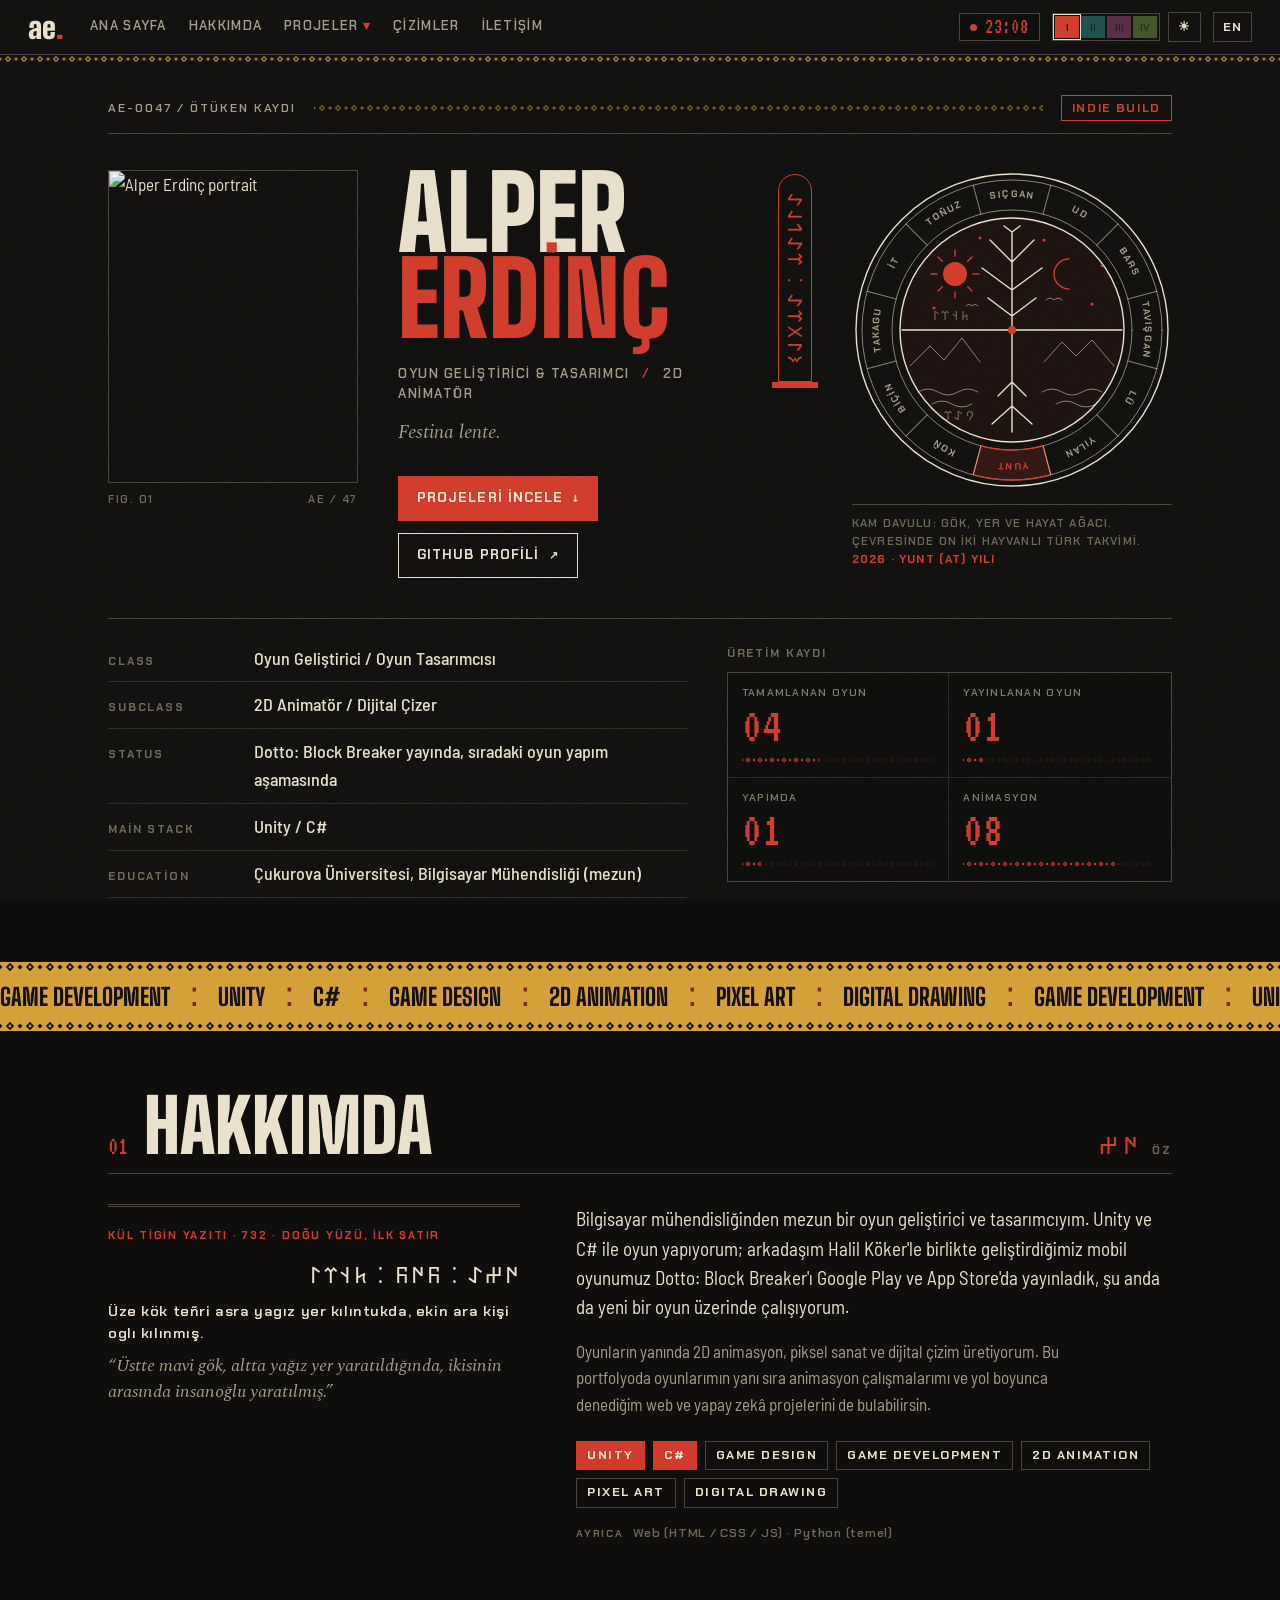
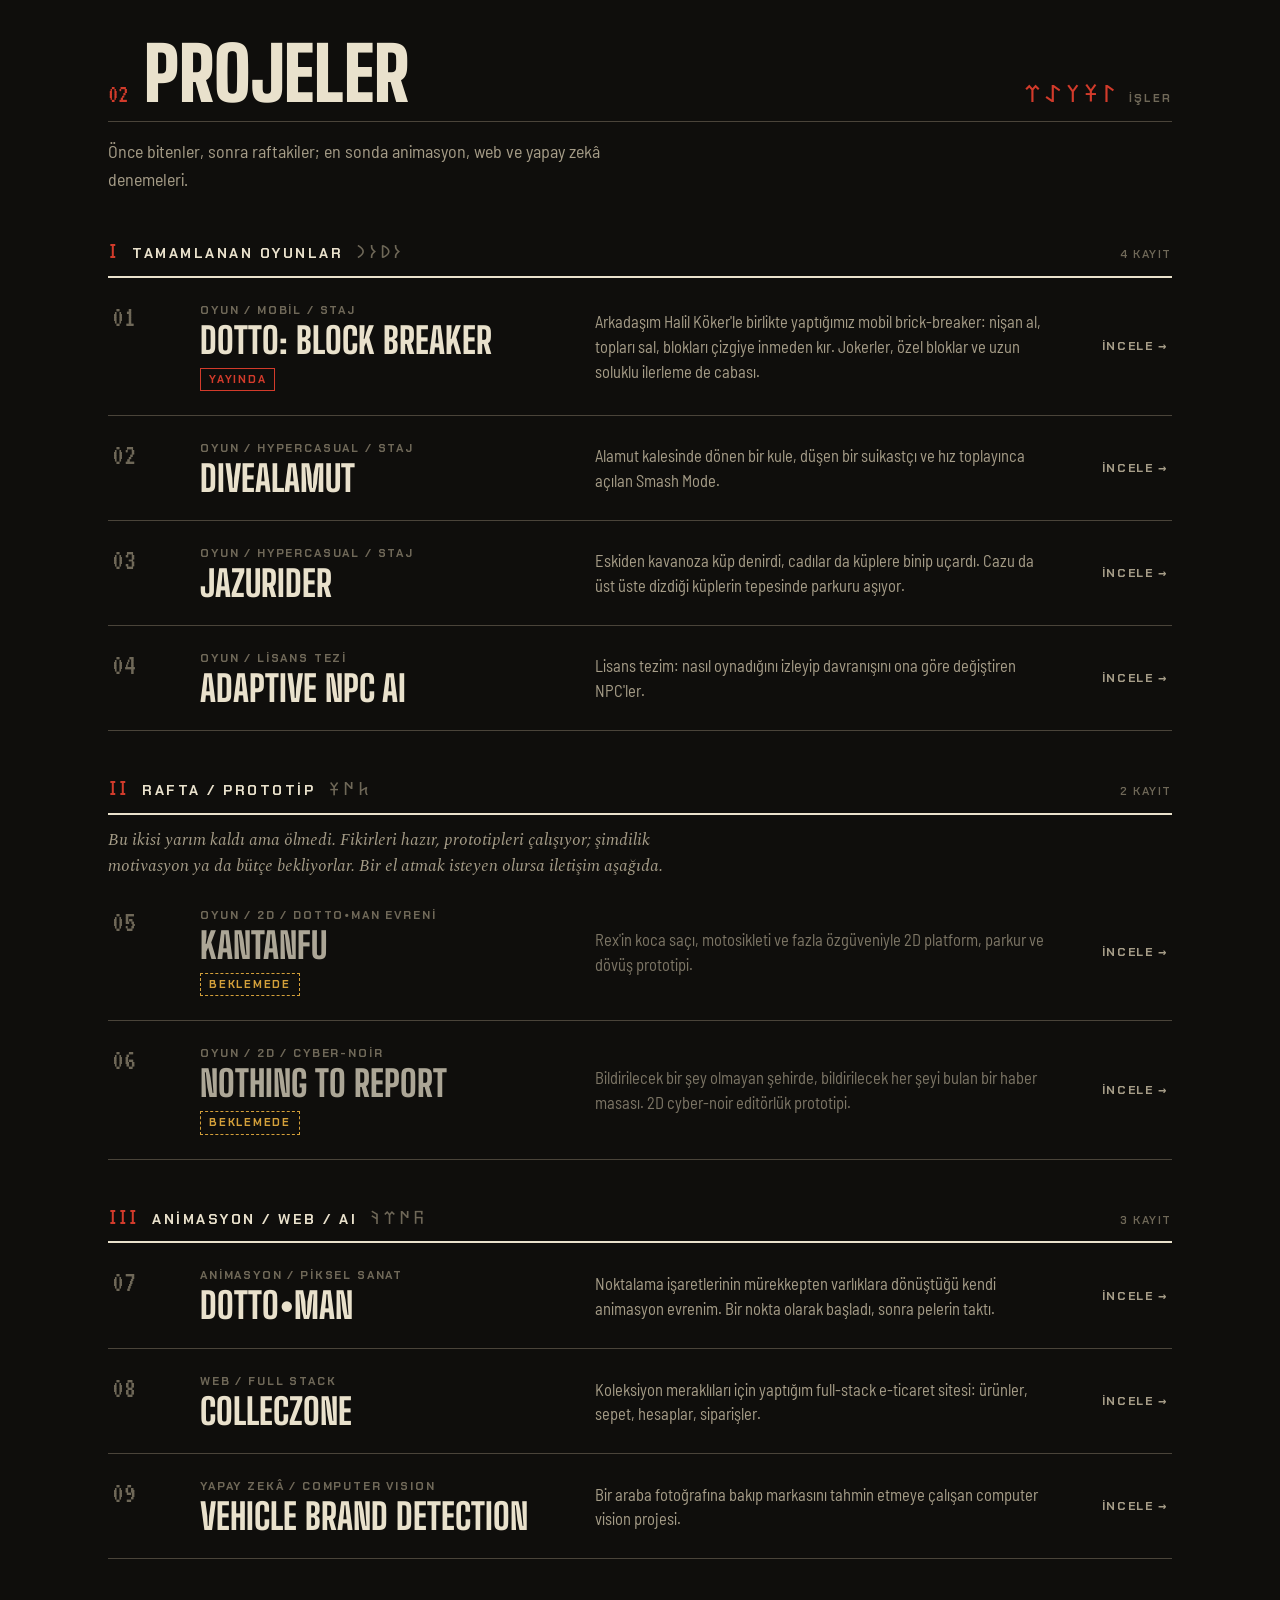
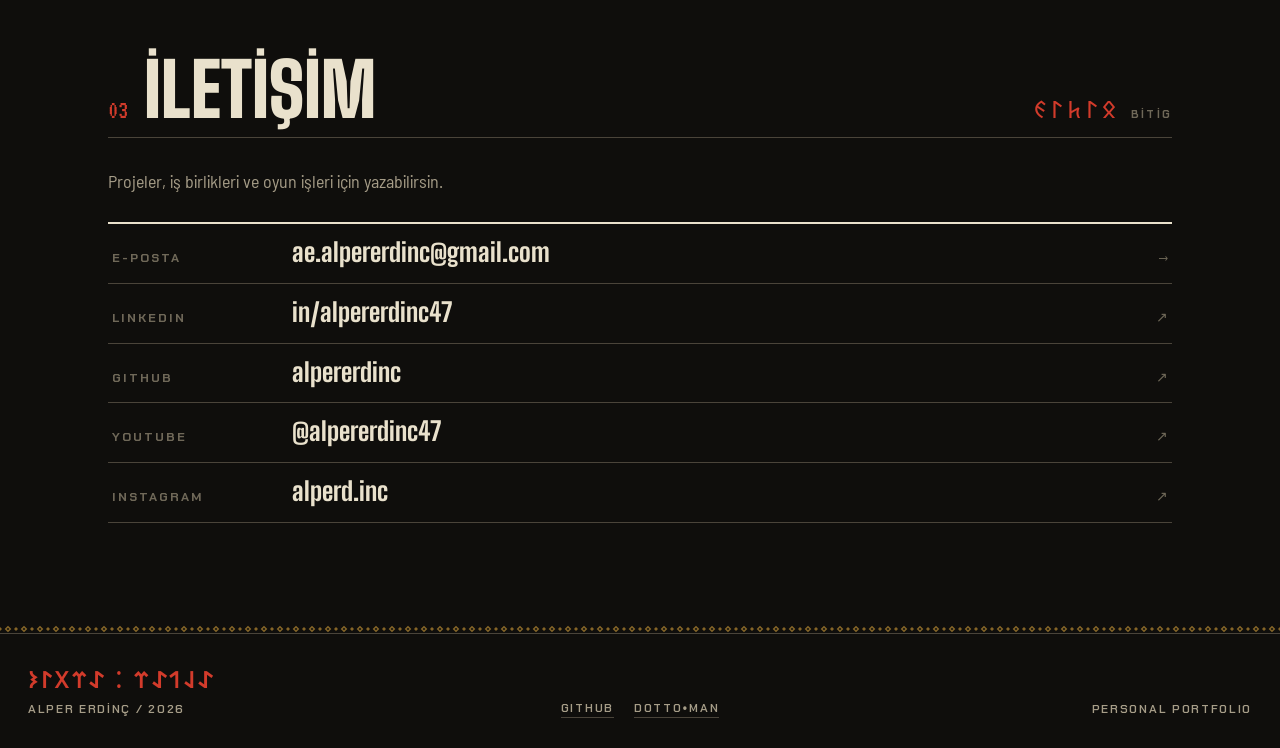
==== commit 1c659d0c: "Same navbar on every page, küp idiom for JazuRider, credit Halil - Copy the homepage navbar and mobi" ====
--- a/index.html
+++ b/index.html
@@ -363,10 +363,10 @@
         </figure>
 
         <div class="about-text">
-          <p data-tr="Bilgisayar mühendisliğinden mezun bir oyun geliştirici ve tasarımcıyım. Unity ve C# ile oyun yapıyorum; mobil oyunum Dotto: Block Breaker'ı geliştirip Google Play ve App Store'da yayınladım, şu anda da yeni bir oyun üzerinde çalışıyorum."
-            data-en="I'm a game developer and designer with a degree in computer engineering. I build games with Unity and C#; I developed and shipped my mobile game Dotto: Block Breaker on Google Play and the App Store, and I'm currently working on a new game.">
+          <p data-tr="Bilgisayar mühendisliğinden mezun bir oyun geliştirici ve tasarımcıyım. Unity ve C# ile oyun yapıyorum; arkadaşım Halil Köker'le birlikte geliştirdiğimiz mobil oyunumuz Dotto: Block Breaker'ı Google Play ve App Store'da yayınladık, şu anda da yeni bir oyun üzerinde çalışıyorum."
+            data-en="I'm a game developer and designer with a degree in computer engineering. I build games with Unity and C#; my friend Halil Köker and I developed and shipped our mobile game Dotto: Block Breaker on Google Play and the App Store, and I'm currently working on a new game.">
             Bilgisayar mühendisliğinden mezun bir oyun geliştirici ve tasarımcıyım. Unity ve C# ile oyun yapıyorum;
-            mobil oyunum Dotto: Block Breaker'ı geliştirip Google Play ve App Store'da yayınladım, şu anda da yeni bir oyun üzerinde
+            arkadaşım Halil Köker'le birlikte geliştirdiğimiz mobil oyunumuz Dotto: Block Breaker'ı Google Play ve App Store'da yayınladık, şu anda da yeni bir oyun üzerinde
             çalışıyorum.
           </p>
 
@@ -423,9 +423,8 @@
           <div class="card-title" lang="en">DOTTO: BLOCK BREAKER</div>
           <span class="live-stamp" data-tr="yayında" data-en="released">yayında</span>
           <p class="card-desc"
-            data-tr="Nişan al, topları sal, blokları çizgiye inmeden kır. Jokerler, özel bloklar ve uzun soluklu ilerlemesiyle mobil bir brick-breaker."
-            data-en="Aim, let the balls go, break the blocks before they hit the line. A mobile brick-breaker with powerups, special blocks and long-term progression.">
-            Nişan al, topları sal, blokları çizgiye inmeden kır. Jokerler, özel bloklar ve uzun soluklu ilerlemesiyle mobil bir brick-breaker.
+            data-tr="Arkadaşım Halil Köker'le birlikte yaptığımız mobil brick-breaker: nişan al, topları sal, blokları çizgiye inmeden kır. Jokerler, özel bloklar ve uzun soluklu ilerleme de cabası." data-en="The mobile brick-breaker my friend Halil Köker and I made: aim, let the balls go, break the blocks before they hit the line. Powerups, special blocks and long-term progression on top.">
+            Arkadaşım Halil Köker'le birlikte yaptığımız mobil brick-breaker: nişan al, topları sal, blokları çizgiye inmeden kır. Jokerler, özel bloklar ve uzun soluklu ilerleme de cabası.
           </p>
           <span class="card-cta" data-tr="İncele" data-en="View">İncele</span>
         </a>
@@ -445,9 +444,8 @@
           <div class="card-label" data-tr="oyun / hypercasual / staj" data-en="game / hypercasual / internship">oyun / hypercasual / staj</div>
           <div class="card-title" lang="en">JAZURIDER</div>
           <p class="card-desc"
-            data-tr="Türk mitolojisinden bir cadı, sallanan bir kavanoz kulesi ve onu devirmek için sıraya girmiş engeller."
-            data-en="A witch from Turkish mythology, a wobbling tower of jars, and a line of obstacles waiting to knock it over.">
-            Türk mitolojisinden bir cadı, sallanan bir kavanoz kulesi ve onu devirmek için sıraya girmiş engeller.
+            data-tr="Eskiden kavanoza küp denirdi, cadılar da küplere binip uçardı. Cazu da üst üste dizdiği küplerin tepesinde parkuru aşıyor." data-en="In old Turkish a jar was a küp, and witches flew around riding them. Cazu rides a whole tower of küps down the track.">
+            Eskiden kavanoza küp denirdi, cadılar da küplere binip uçardı. Cazu da üst üste dizdiği küplerin tepesinde parkuru aşıyor.
           </p>
           <span class="card-cta" data-tr="İncele" data-en="View">İncele</span>
         </a>
@@ -604,7 +602,7 @@
 
     <div class="footer-links" lang="en">
       <a href="https://github.com/alpererdinc" target="_blank">github</a>
-      <a href="https://dottoman.com" target="_blank">dottoman.com</a>
+      <a href="pages/dottoman/">dotto<span class="mid-dot">•</span>man</a>
     </div>
 
     <div class="footer-right" lang="en">
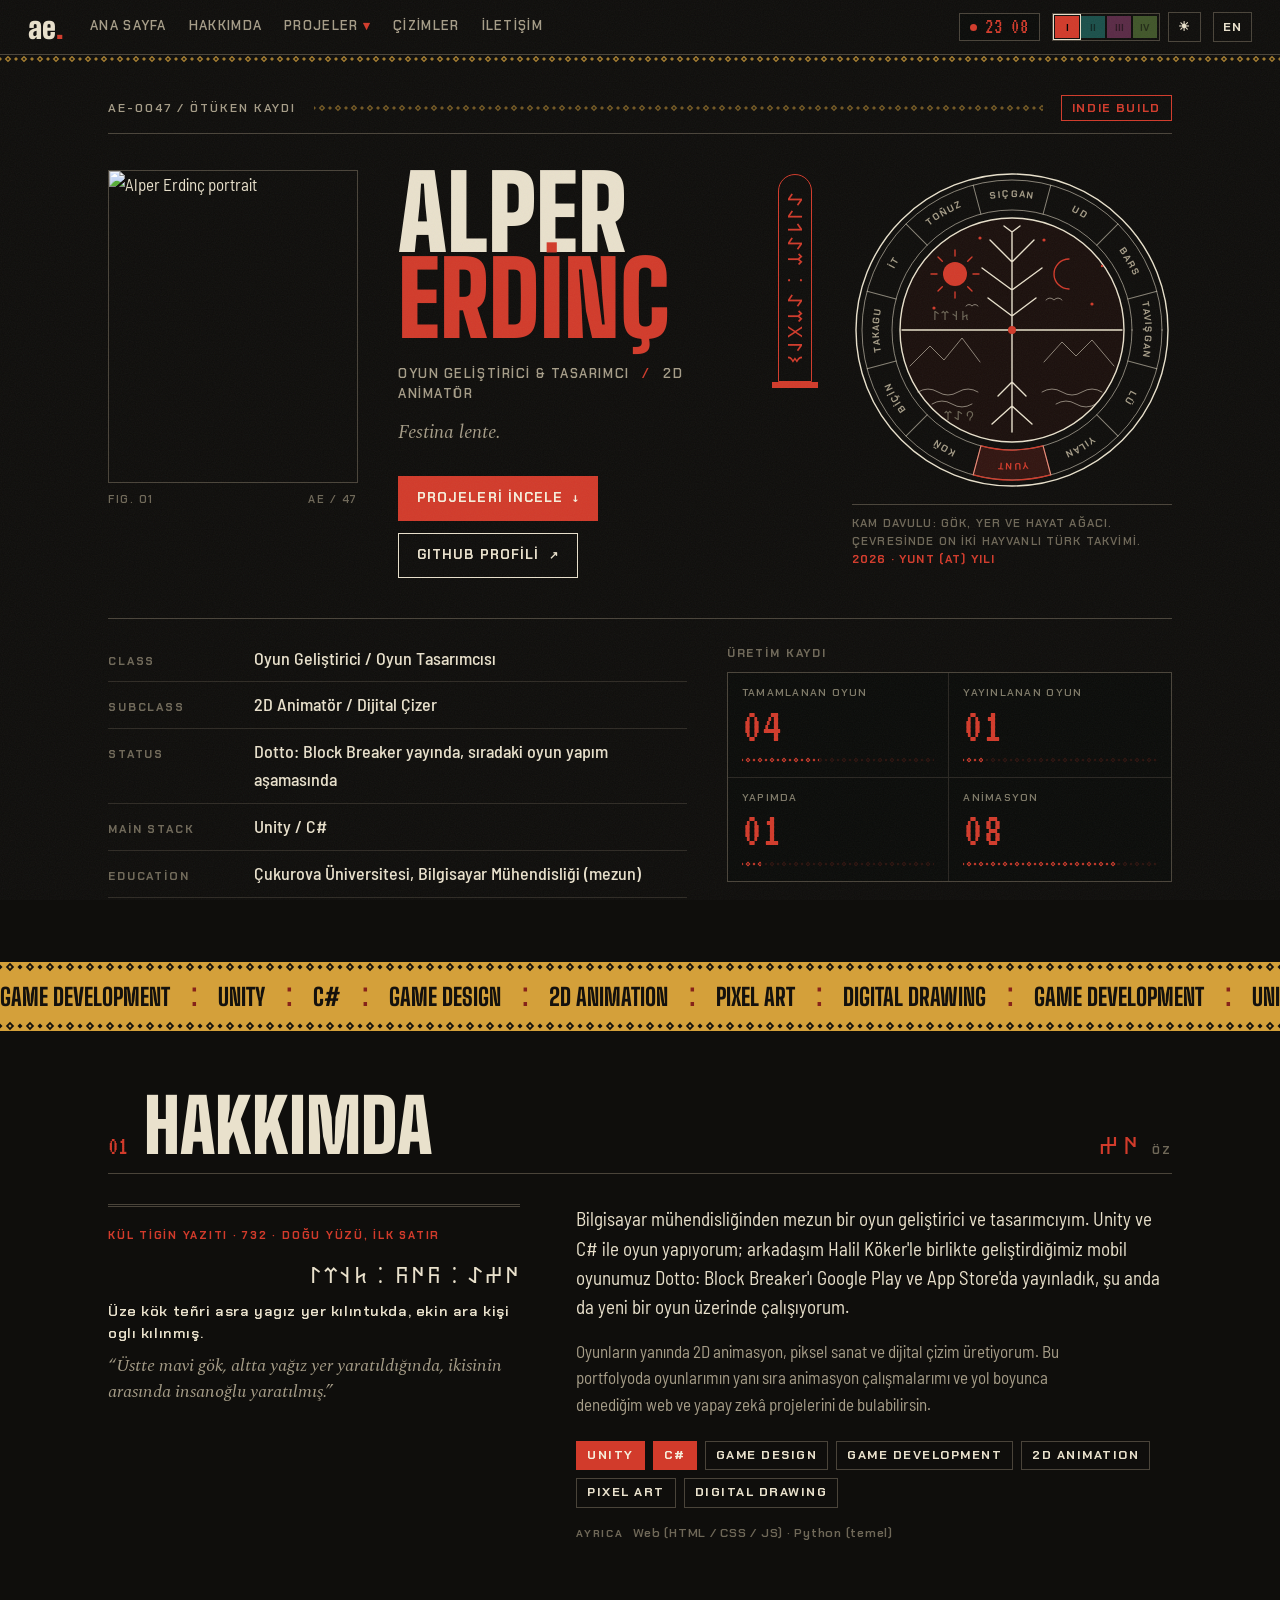
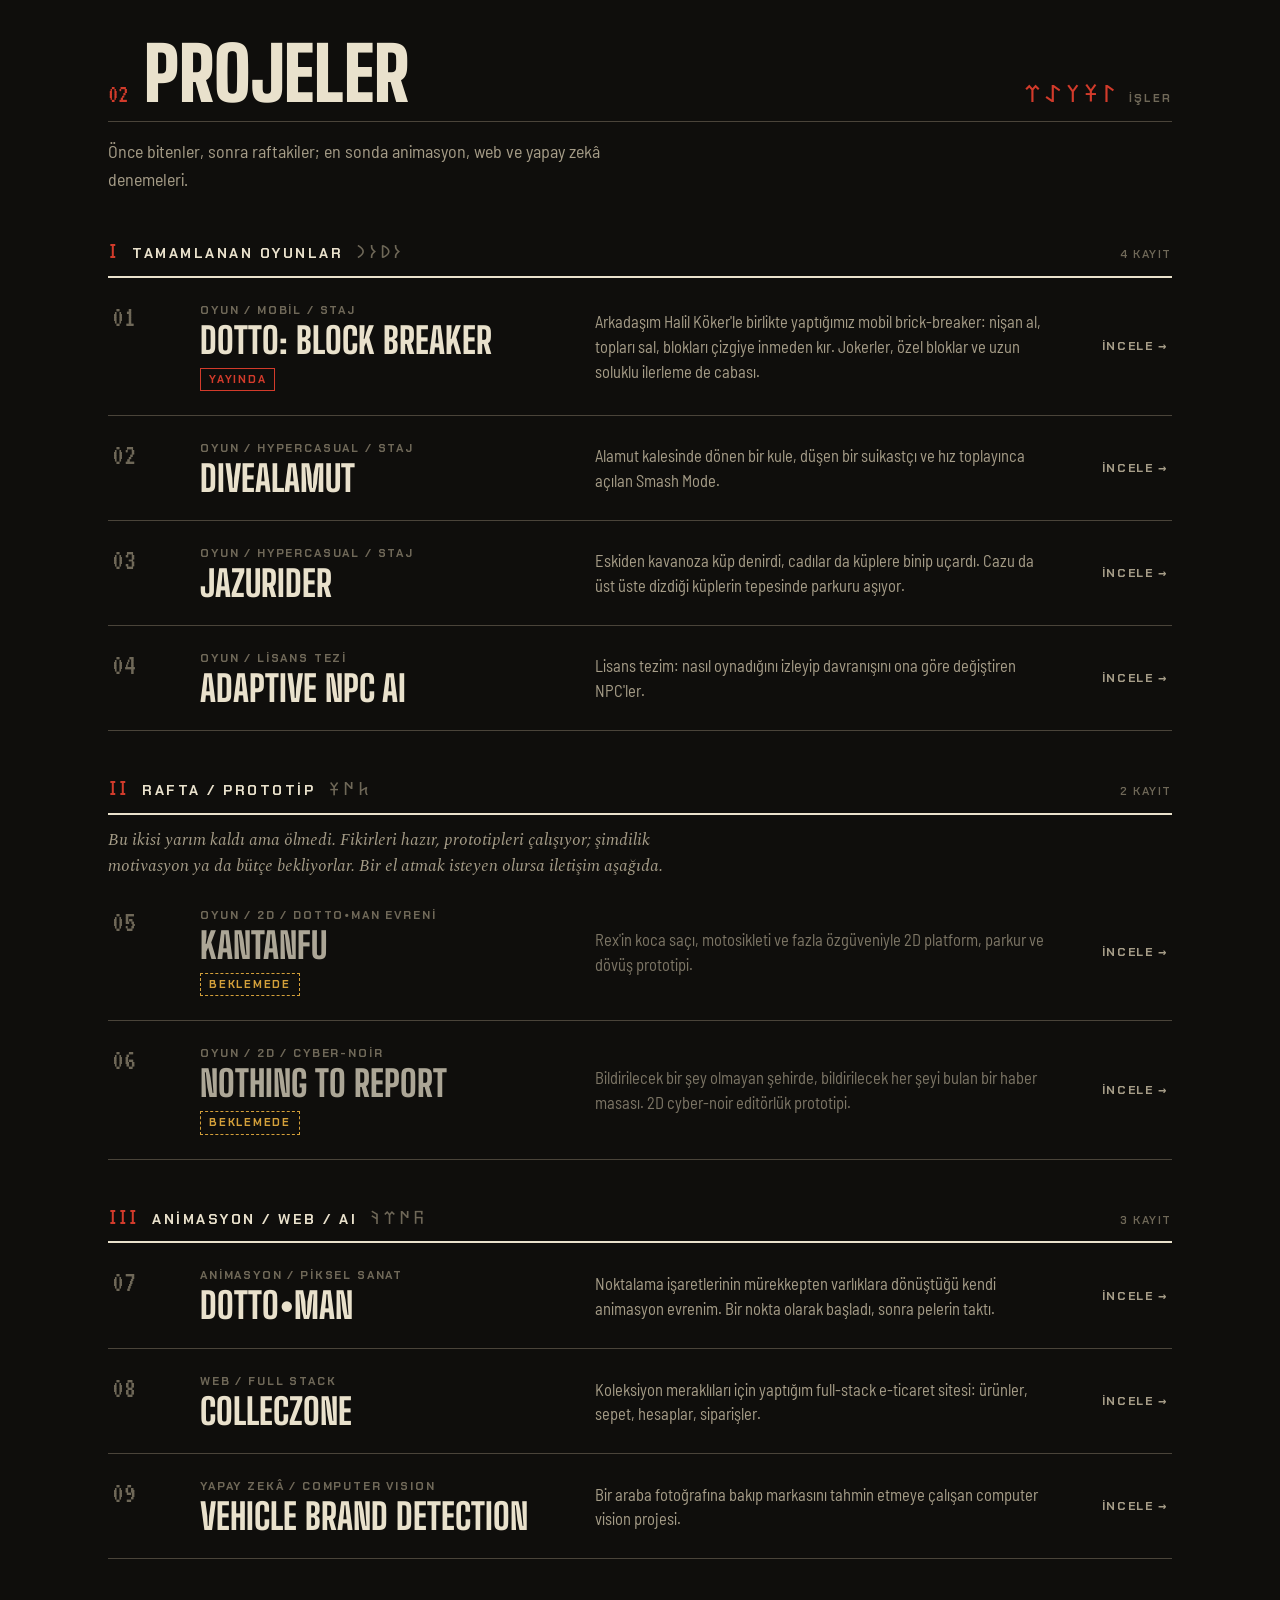
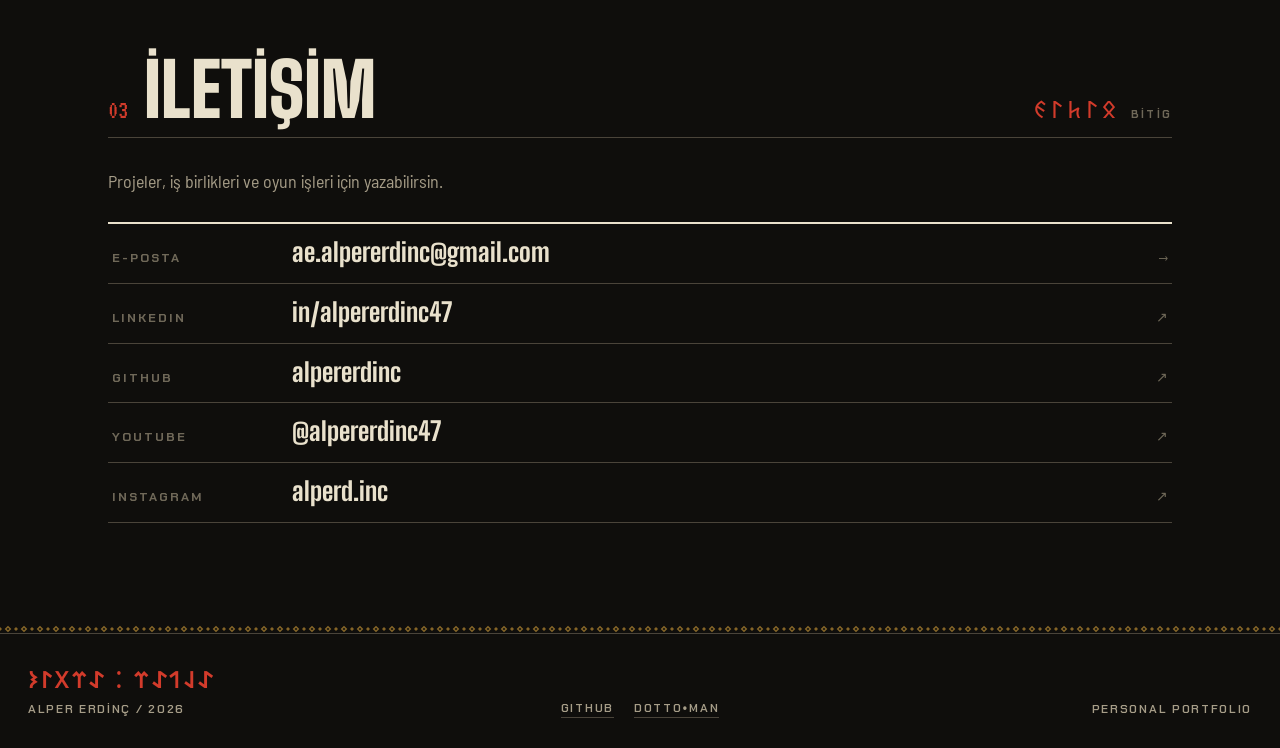
==== commit d3476e52: "Add GoatCounter analytics to portfolio pages Cookie-free visit counting on the homepage and all proj" ====
--- a/index.html
+++ b/index.html
@@ -13,7 +13,7 @@
   <link rel="stylesheet"
     href="https://fonts.googleapis.com/css2?family=Big+Shoulders+Display:wght@700;800;900&family=Barlow+Semi+Condensed:wght@400;500;600&family=Chakra+Petch:wght@500;600;700&family=VT323&family=Spectral:ital,wght@1,400&display=swap" />
   <link rel="stylesheet" href="https://fonts.googleapis.com/css2?family=Noto+Sans+Old+Turkic&display=swap" />
-  <link rel="stylesheet" href="css/analog.css?v=13" />
+  <link rel="stylesheet" href="css/analog.css?v=19" />
 </head>
 
 <body>
@@ -651,7 +651,9 @@
       </p>
     </div>
   </div>
-  <script src="js/main.js?v=analog7"></script>
+  <script src="js/main.js?v=analog10"></script>
+  <script data-goatcounter="https://alpererdinc.goatcounter.com/count"
+    async src="https://gc.zgo.at/count.js"></script>
 </body>
 
 </html>
--- a/css/analog.css
+++ b/css/analog.css
@@ -1466,6 +1466,145 @@
   border-color: var(--accent);
 }
 
+/* ===== SECTION RAIL (vertical timeline) ===== */
+
+.rail {
+  position: fixed;
+  top: 50%;
+  right: 24px;
+  z-index: 300;
+  transform: translateY(-50%);
+}
+
+.rail ol {
+  --p: 0; /* 0..1, how far the line has filled (set from JS) */
+  position: relative;
+  display: flex;
+  flex-direction: column;
+  gap: var(--rail-gap, 26px);
+  list-style: none;
+  margin: 0;
+  padding: 0;
+}
+
+/* the line, and the part of it already travelled */
+.rail ol::before,
+.rail ol::after {
+  content: "";
+  position: absolute;
+  top: 7px;
+  left: 7px;
+  width: 2px;
+  margin-left: -1px;
+  pointer-events: none;
+}
+
+.rail ol::before {
+  bottom: 7px;
+  background: var(--line2);
+}
+
+.rail ol::after {
+  height: calc((100% - 14px) * var(--p));
+  background: var(--accent);
+  transition: height 0.3s ease-out;
+}
+
+.rail li {
+  margin: 0;
+  padding: 0;
+}
+
+.rail a {
+  position: relative;
+  z-index: 1;
+  display: flex;
+  align-items: center;
+  height: 14px;
+  text-decoration: none;
+}
+
+.rail-dot {
+  flex: none;
+  width: 14px;
+  height: 14px;
+  border: 2px solid var(--faint);
+  border-radius: 50%;
+  background: var(--bg);
+  transition: background 0.2s, border-color 0.2s, transform 0.2s;
+}
+
+/* sections already read: ring in the accent colour */
+.rail li.passed .rail-dot {
+  border-color: var(--accent);
+}
+
+/* where you are now: filled dot */
+.rail li.active .rail-dot {
+  border-color: var(--accent);
+  background: var(--accent);
+  transform: scale(1.25);
+}
+
+.rail a:hover .rail-dot,
+.rail a:focus-visible .rail-dot {
+  border-color: var(--accent);
+}
+
+.rail a:focus-visible {
+  outline: none;
+}
+
+.rail a:focus-visible .rail-dot {
+  outline: 2px solid var(--accent);
+  outline-offset: 3px;
+}
+
+/* the name slides out to the left of the dot */
+.rail-label {
+  position: absolute;
+  right: 28px;
+  padding: 3px 10px;
+  font-family: var(--label);
+  font-size: 12px;
+  font-weight: 600;
+  letter-spacing: 0.1em;
+  text-transform: uppercase;
+  white-space: nowrap;
+  color: var(--text);
+  background: var(--bg);
+  border: 1px solid var(--line2);
+  opacity: 0;
+  pointer-events: none;
+  transition: opacity 0.15s;
+}
+
+.rail a:hover .rail-label,
+.rail a:focus-visible .rail-label {
+  opacity: 1;
+}
+
+/* the current section's name is always readable, quietly */
+.rail li.active .rail-label {
+  opacity: 1;
+  color: var(--accent);
+  border-color: var(--accent);
+}
+
+/* only where there is room beside the content */
+@media (max-width: 1280px), (max-height: 520px) {
+  .rail {
+    display: none;
+  }
+}
+
+@media (prefers-reduced-motion: reduce) {
+  .rail ol::after,
+  .rail-dot {
+    transition: none;
+  }
+}
+
 /* ===== SCROLL TOP ===== */
 
 .scroll-top {
@@ -2053,6 +2192,215 @@
   color: var(--muted);
 }
 
+/* screenshots: two uncropped columns, read left to right in order */
+.shots {
+  display: grid;
+  grid-template-columns: repeat(2, minmax(0, 1fr));
+  gap: 26px 22px;
+  align-items: start;
+  margin: 22px 0 30px;
+}
+
+/* phone screenshots (portrait): more, narrower columns */
+.shots--phone {
+  grid-template-columns: repeat(4, minmax(0, 1fr));
+  gap: 22px 16px;
+}
+
+/* a landscape image among phone shots takes two columns */
+.shots--phone .shot--wide {
+  grid-column: span 2;
+}
+
+.shot {
+  margin: 0;
+}
+
+.shot a {
+  display: block;
+  cursor: zoom-in;
+}
+
+.shot img {
+  width: 100%;
+  height: auto;
+  background: var(--panel);
+  border: 1px solid var(--line2);
+}
+
+.shot a:hover img,
+.shot a:focus-visible img {
+  border-color: var(--accent);
+}
+
+.shot a:focus-visible {
+  outline: none;
+}
+
+.shot figcaption {
+  display: flex;
+  gap: 10px;
+  align-items: baseline;
+  padding-top: 8px;
+  font-family: var(--label);
+  font-size: 12px;
+  font-weight: 700;
+  letter-spacing: 0.14em;
+  text-transform: uppercase;
+  color: var(--muted);
+}
+
+.shot-no {
+  font-family: var(--lcd);
+  font-size: 18px;
+  font-weight: 400;
+  letter-spacing: 0;
+  color: var(--accent);
+}
+
+/* lightbox (built by main.js for .shots) */
+body.lb-open {
+  overflow: hidden;
+}
+
+.lightbox {
+  position: fixed;
+  inset: 0;
+  width: 100vw;
+  height: 100vh;
+  max-width: none;
+  max-height: none;
+  margin: 0;
+  padding: 0;
+  border: 0;
+  color: var(--text);
+  /* fully opaque, in the page's own colour (works in both modes) */
+  background: var(--bg);
+}
+
+.lightbox::backdrop {
+  background: transparent;
+}
+
+.lb-frame {
+  position: relative;
+  display: grid;
+  grid-template-columns: 72px minmax(0, 1fr) 72px;
+  align-items: center;
+  height: 100%;
+  padding: 64px 16px 28px;
+}
+
+.lb-figure {
+  display: flex;
+  flex-direction: column;
+  align-items: center;
+  gap: 12px;
+  min-height: 0;
+  margin: 0;
+}
+
+.lb-img {
+  max-width: 100%;
+  max-height: calc(100vh - 160px);
+  object-fit: contain;
+  background: var(--panel);
+  border: 1px solid var(--line2);
+  transition: opacity 0.2s;
+  touch-action: pan-y;
+  user-select: none;
+}
+
+.lb-img.loading {
+  opacity: 0.25;
+}
+
+.lb-cap {
+  display: flex;
+  gap: 14px;
+  align-items: baseline;
+  font-family: var(--label);
+  font-size: 12.5px;
+  font-weight: 700;
+  letter-spacing: 0.14em;
+  text-transform: uppercase;
+}
+
+.lb-count {
+  font-family: var(--lcd);
+  font-size: 20px;
+  font-weight: 400;
+  letter-spacing: 0;
+  color: var(--accent);
+}
+
+.lb-nav {
+  height: 120px;
+  font-family: var(--display);
+  font-size: 56px;
+  font-weight: 800;
+  line-height: 1;
+  color: var(--text);
+  background: none;
+  border: 0;
+}
+
+.lb-nav:hover,
+.lb-nav:focus-visible {
+  color: var(--accent);
+  outline: none;
+}
+
+.lb-close {
+  position: absolute;
+  top: 16px;
+  right: 18px;
+  padding: 6px 12px;
+  font-family: var(--label);
+  font-size: 12.5px;
+  font-weight: 700;
+  letter-spacing: 0.12em;
+  text-transform: uppercase;
+  color: var(--text);
+  background: transparent;
+  border: 1px solid var(--line2);
+}
+
+.lb-close:hover,
+.lb-close:focus-visible {
+  color: var(--accent);
+  border-color: var(--accent);
+  outline: none;
+}
+
+.sr {
+  position: absolute;
+  width: 1px;
+  height: 1px;
+  overflow: hidden;
+  clip: rect(0 0 0 0);
+  white-space: nowrap;
+}
+
+@media (max-width: 720px) {
+  .shots {
+    grid-template-columns: 1fr;
+  }
+
+  .shots--phone {
+    grid-template-columns: repeat(2, minmax(0, 1fr));
+  }
+
+  .lb-frame {
+    grid-template-columns: 40px minmax(0, 1fr) 40px;
+    padding: 60px 4px 20px;
+  }
+
+  .lb-nav {
+    font-size: 40px;
+  }
+}
+
 /* artworks */
 .artwork-body {
   max-width: var(--wrap);
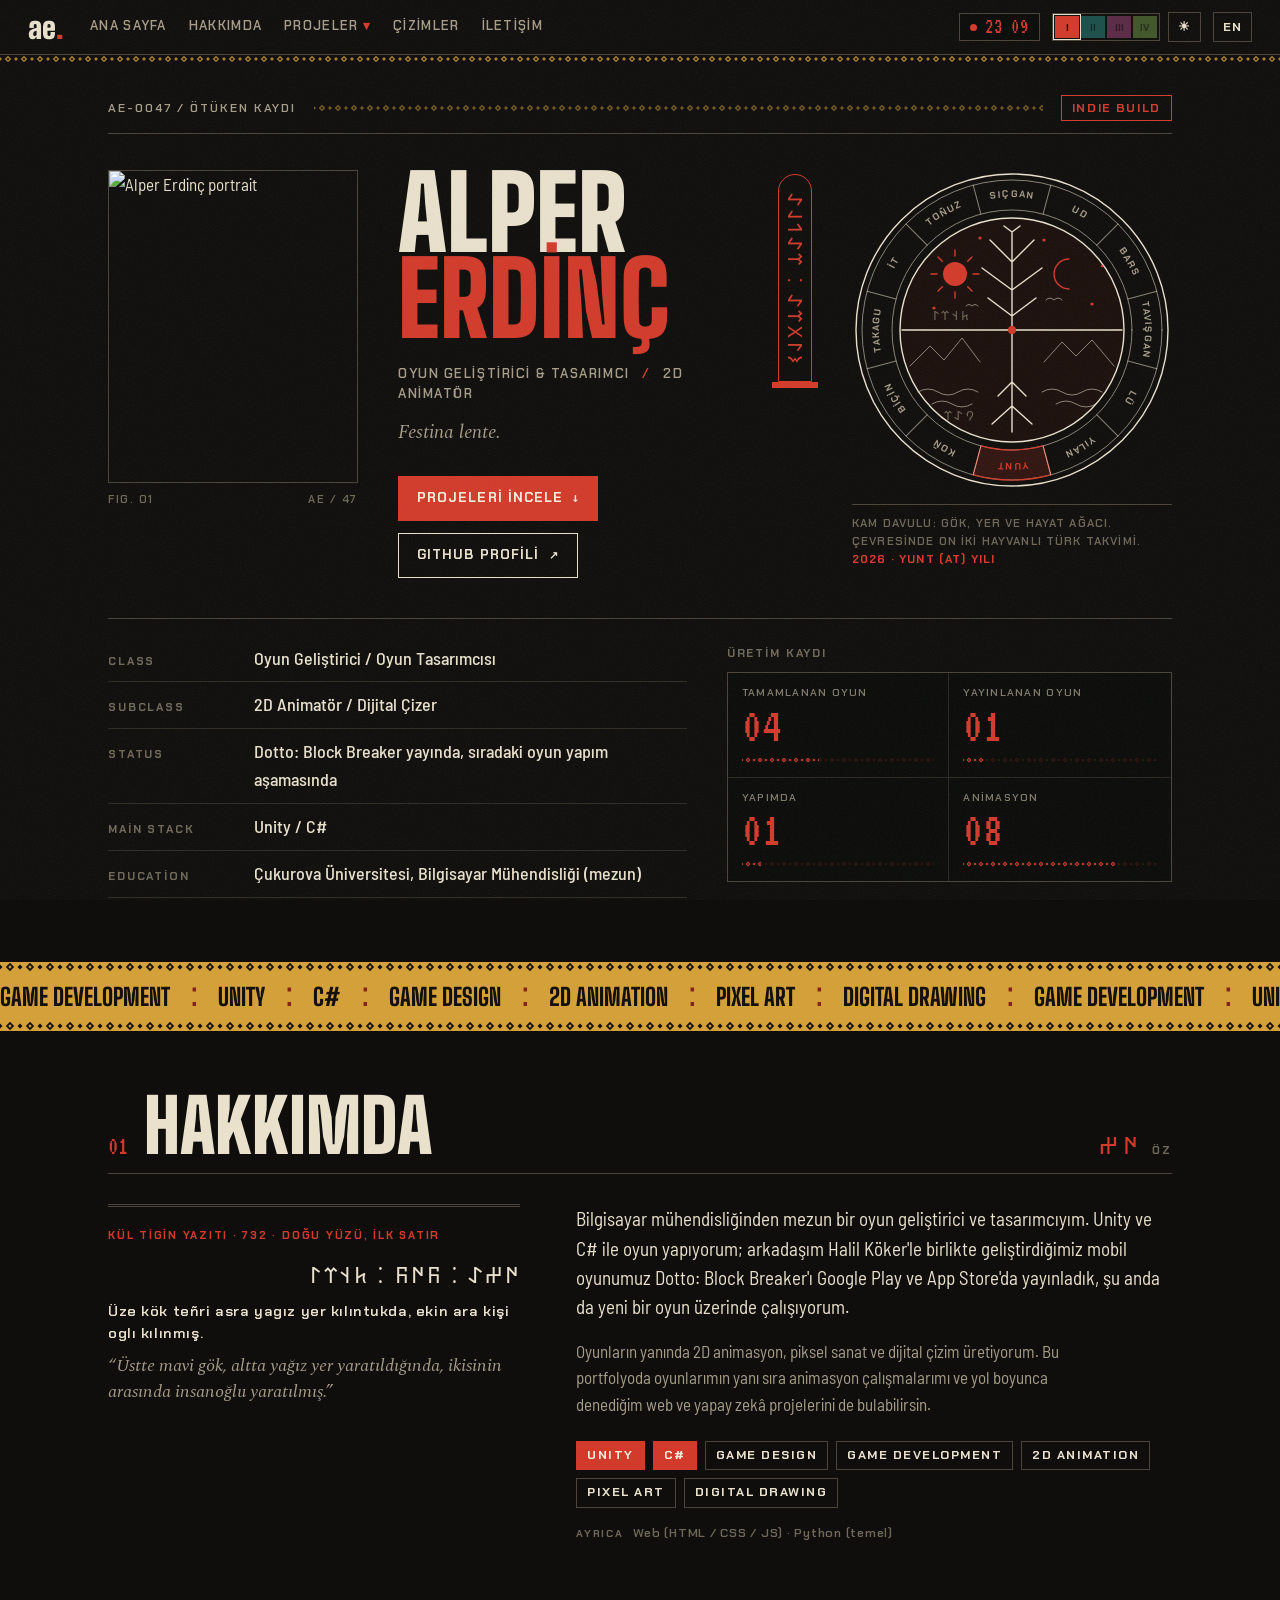
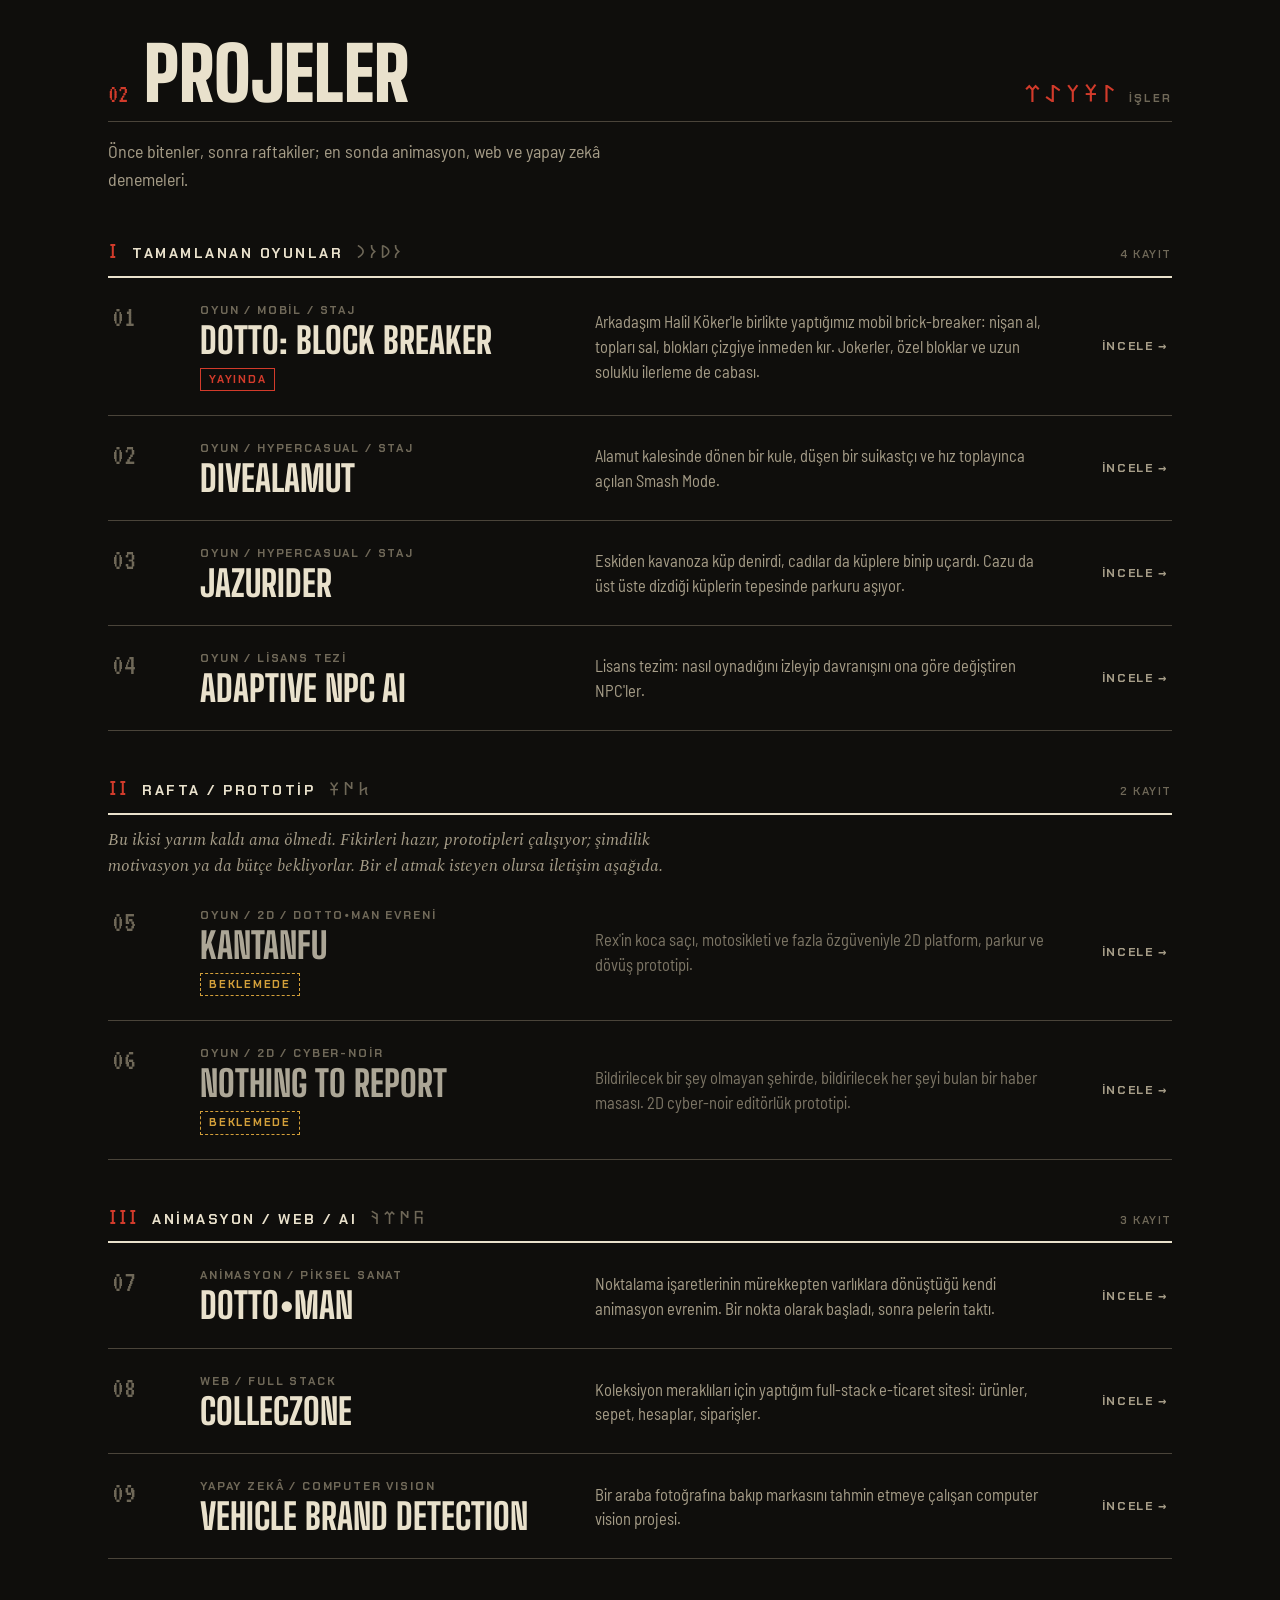
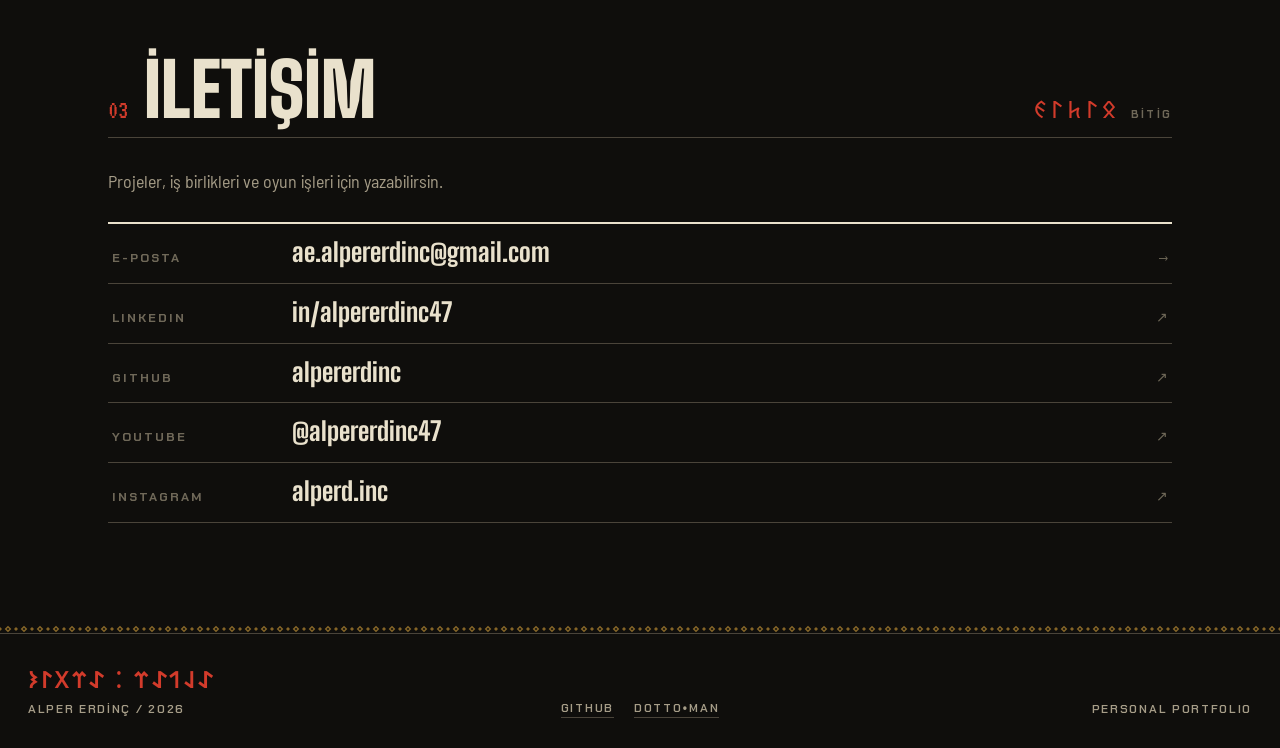
==== commit 136b4664: "Give every project page its own world Each page now lives in a .world wrapper with its own palette (" ====
--- a/index.html
+++ b/index.html
@@ -13,7 +13,7 @@
   <link rel="stylesheet"
     href="https://fonts.googleapis.com/css2?family=Big+Shoulders+Display:wght@700;800;900&family=Barlow+Semi+Condensed:wght@400;500;600&family=Chakra+Petch:wght@500;600;700&family=VT323&family=Spectral:ital,wght@1,400&display=swap" />
   <link rel="stylesheet" href="https://fonts.googleapis.com/css2?family=Noto+Sans+Old+Turkic&display=swap" />
-  <link rel="stylesheet" href="css/analog.css?v=19" />
+  <link rel="stylesheet" href="css/analog.css?v=20" />
 </head>
 
 <body>
@@ -651,7 +651,7 @@
       </p>
     </div>
   </div>
-  <script src="js/main.js?v=analog10"></script>
+  <script src="js/main.js?v=analog11"></script>
   <script data-goatcounter="https://alpererdinc.goatcounter.com/count"
     async src="https://gc.zgo.at/count.js"></script>
 </body>
--- a/css/analog.css
+++ b/css/analog.css
@@ -1466,6 +1466,68 @@
   border-color: var(--accent);
 }
 
+/* ===== HERO WITH A REAL SCREENSHOT (used by the page worlds) ===== */
+
+.project-hero--shot .project-hero-content {
+  display: grid;
+  grid-template-columns: minmax(0, 1fr) minmax(200px, var(--shot-w, 290px));
+  grid-template-areas:
+    "badge art"
+    "title art"
+    "lead art";
+  grid-template-rows: auto auto 1fr;
+  column-gap: 44px;
+  align-items: start;
+}
+
+.project-hero--shot .badge { grid-area: badge; }
+.project-hero--shot h1 { grid-area: title; }
+.project-hero--shot .lead { grid-area: lead; }
+
+/* two lines: the first in the page's accent colour */
+.project-hero h1 .h1-a,
+.project-hero h1 .h1-b {
+  display: block;
+}
+
+.project-hero h1 .h1-a {
+  color: var(--accent);
+}
+
+.hero-shot {
+  grid-area: art;
+  align-self: start;
+  justify-self: end;
+  width: 100%;
+  margin: 0;
+}
+
+.hero-shot img {
+  display: block;
+  width: 100%;
+  height: auto;
+  background: var(--panel);
+  border: 1px solid var(--line2);
+}
+
+@media (max-width: 860px) {
+  .project-hero--shot .project-hero-content {
+    grid-template-columns: 1fr;
+    grid-template-areas:
+      "badge"
+      "title"
+      "lead"
+      "art";
+    grid-template-rows: none;
+  }
+
+  .hero-shot {
+    justify-self: start;
+    width: min(100%, var(--shot-w-m, 240px));
+    margin-top: 22px;
+  }
+}
+
 /* ===== SECTION RAIL (vertical timeline) ===== */
 
 .rail {
@@ -1603,6 +1665,12 @@
   .rail-dot {
     transition: none;
   }
+}
+
+/* pages with their own world: the colour picker rests, in place */
+.theme-dot:disabled {
+  opacity: 0.35;
+  cursor: default;
 }
 
 /* ===== SCROLL TOP ===== */
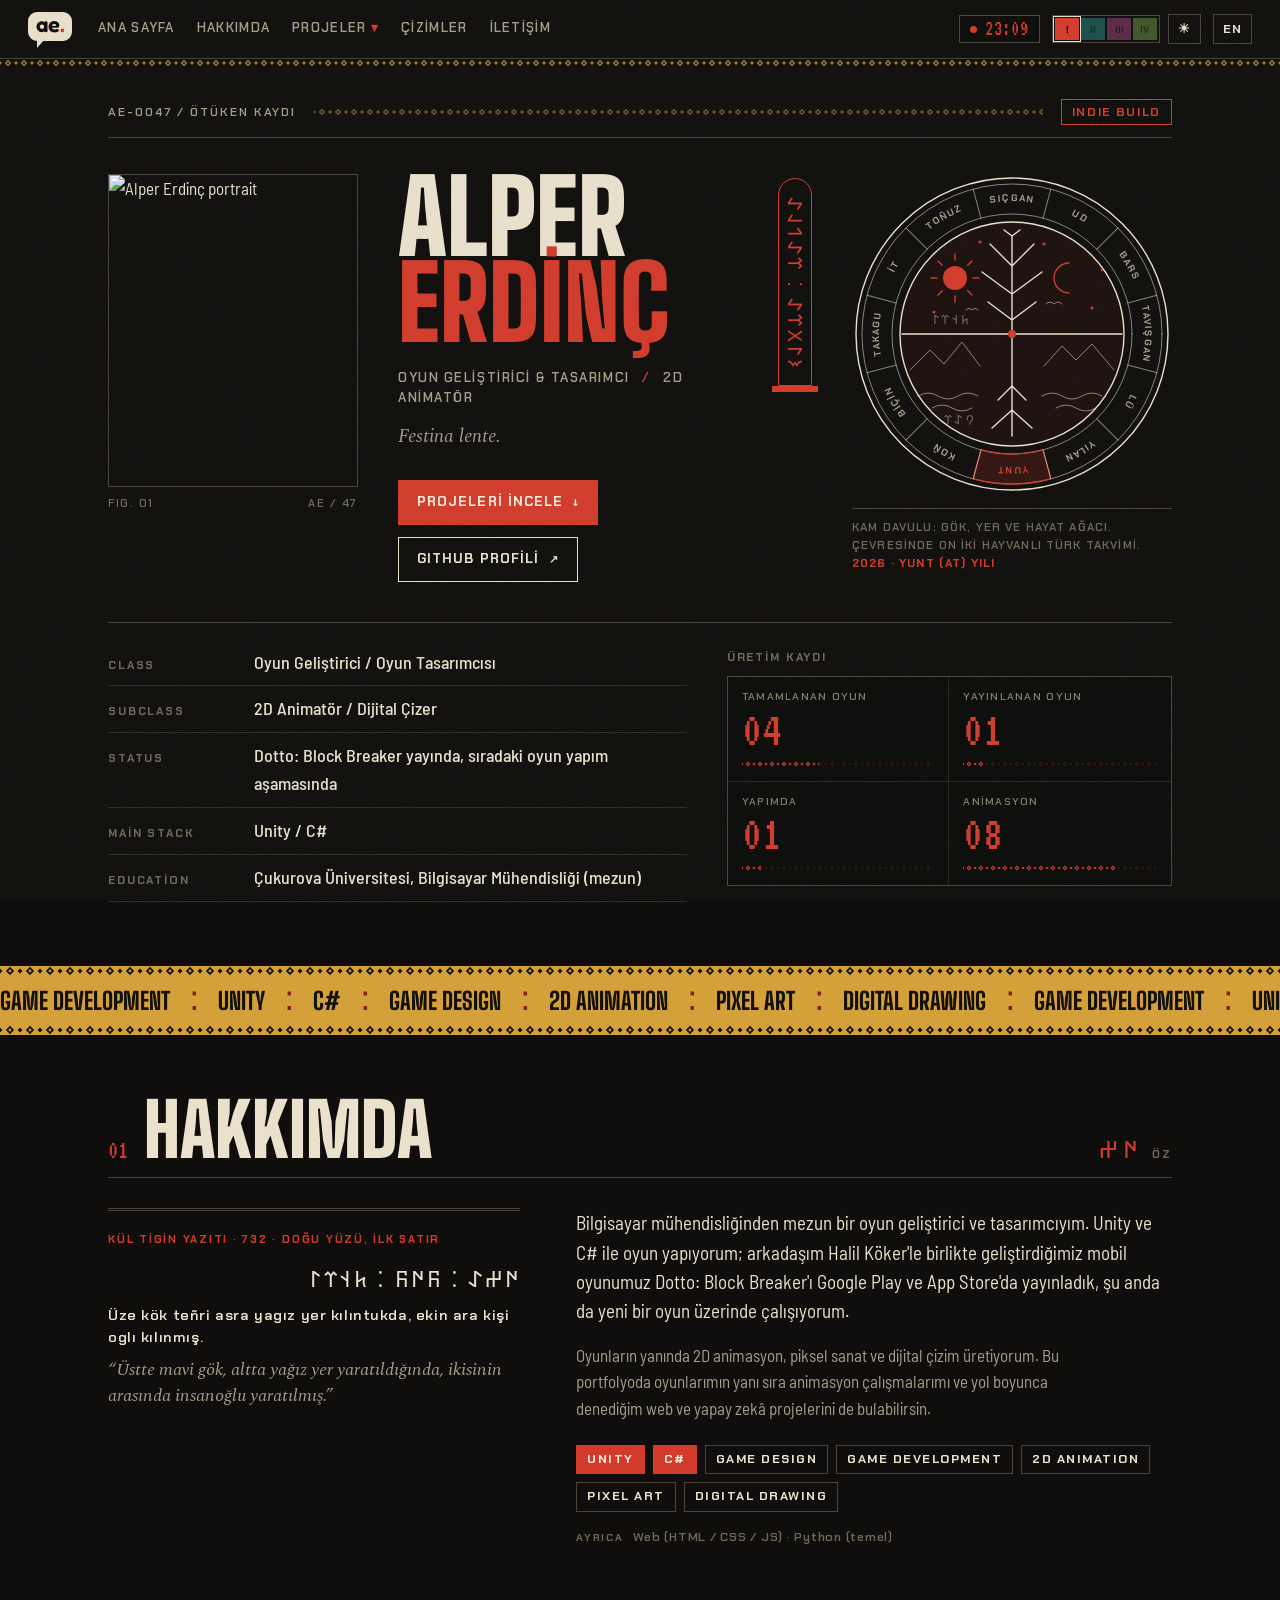
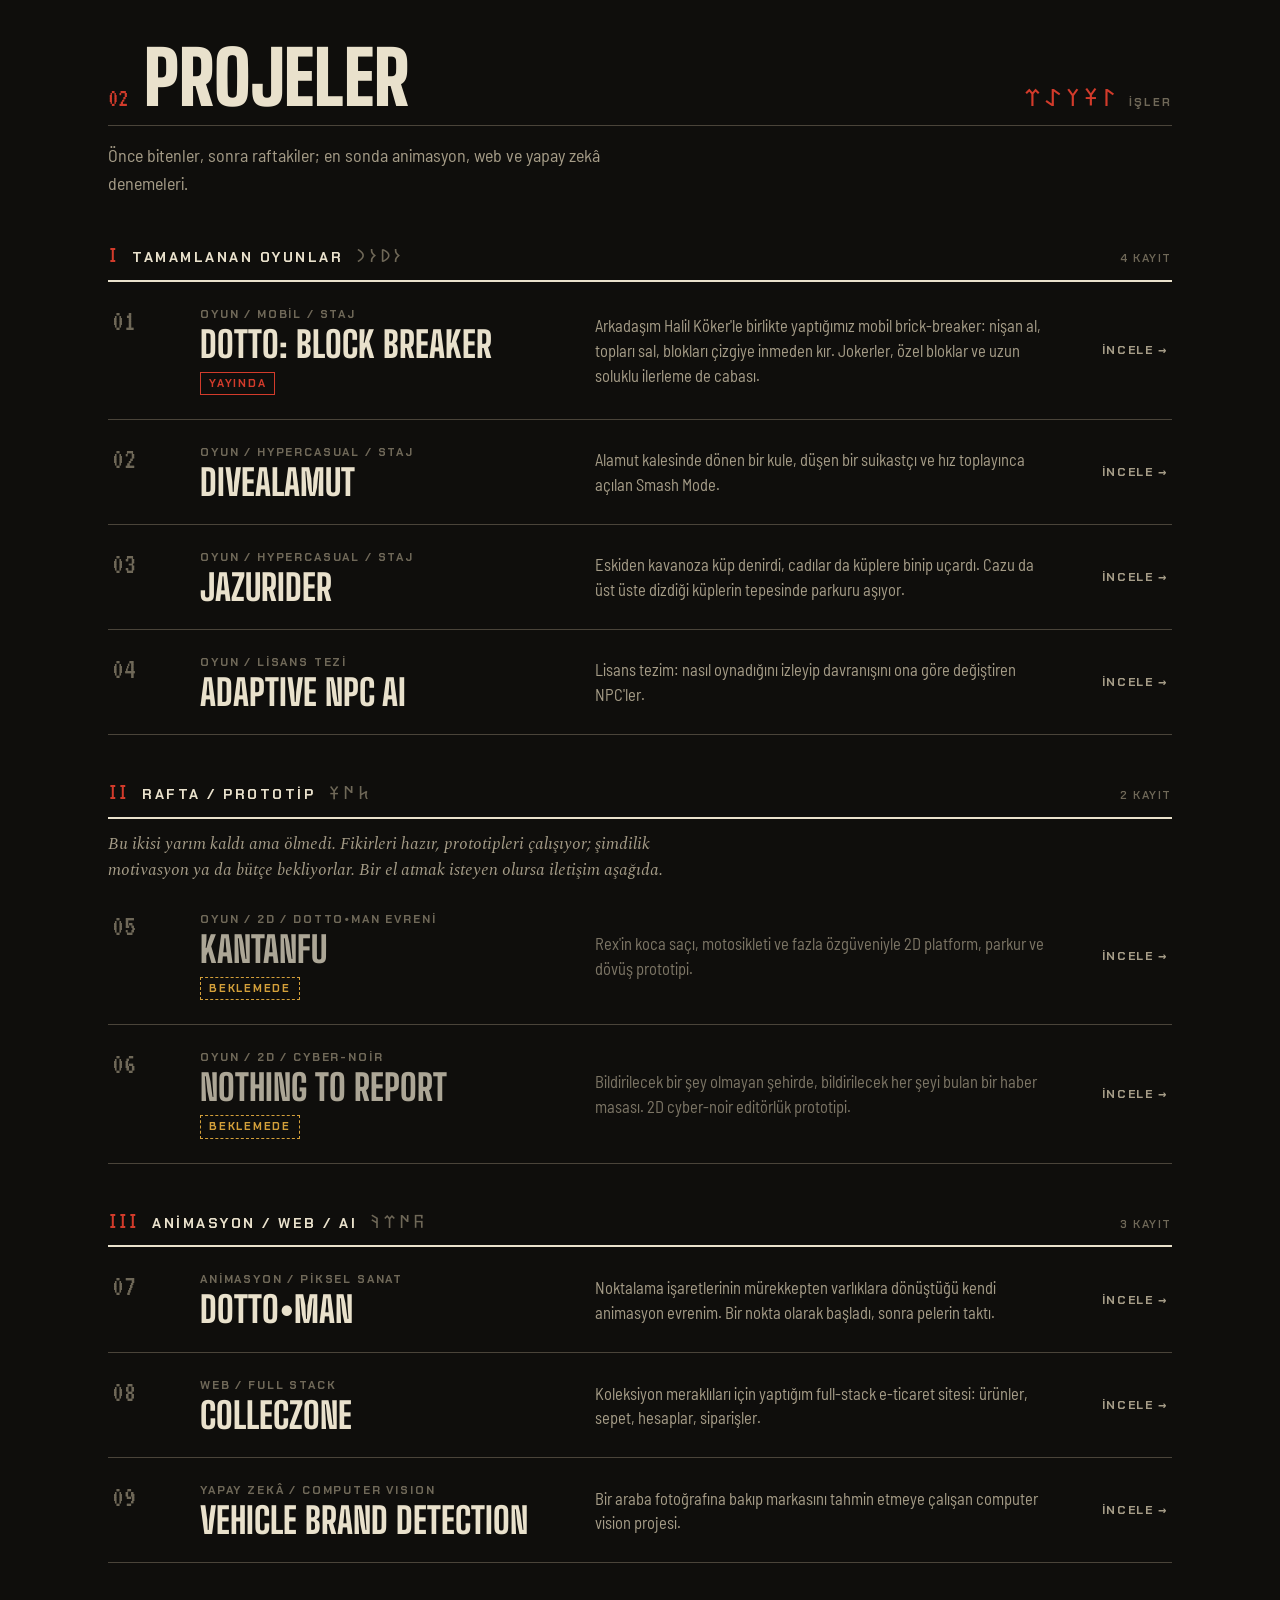
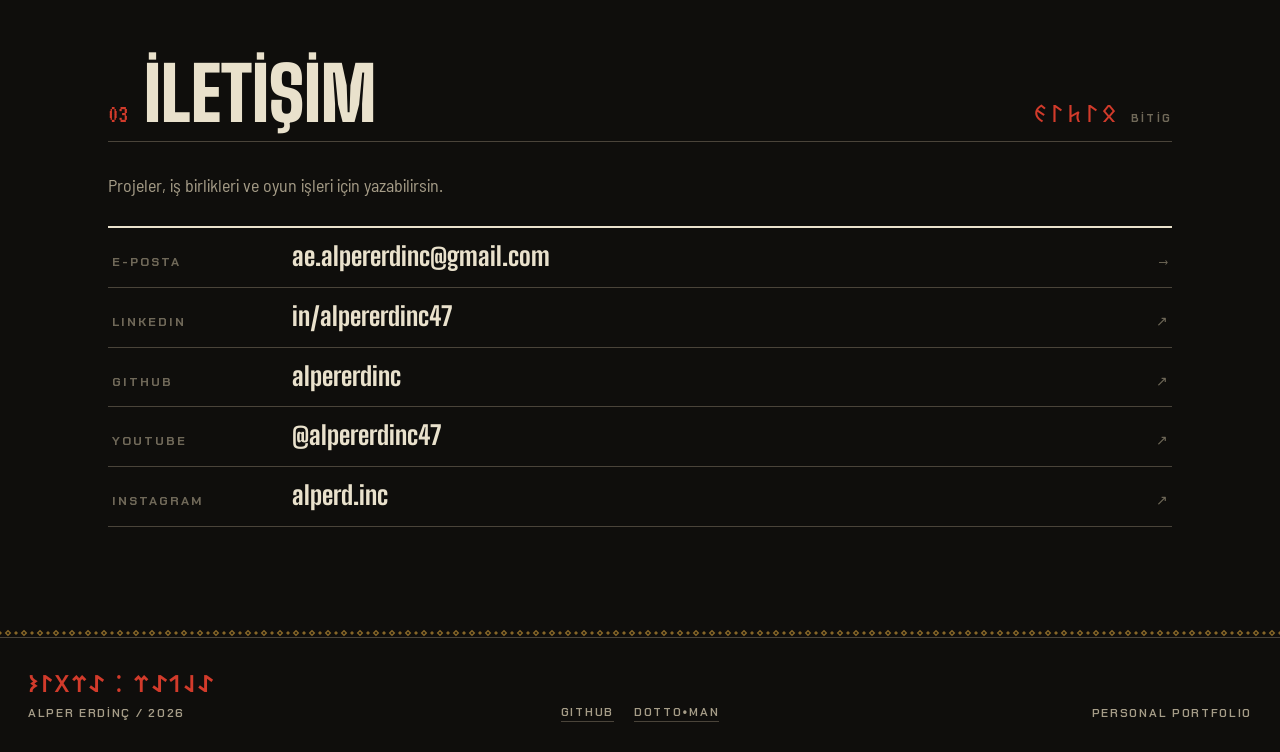
==== commit 3f28449c: "Bolder project pages, speech-bubble logo, lighter artworks Every project page now builds its layout " ====
--- a/index.html
+++ b/index.html
@@ -10,10 +10,11 @@
   <link rel="icon" type="image/svg+xml" href="assets/favicon.svg" />
   <link rel="preconnect" href="https://fonts.googleapis.com" />
   <link rel="preconnect" href="https://fonts.gstatic.com" crossorigin />
+  <link rel="stylesheet" href="https://fonts.googleapis.com/css2?family=Fredoka:wght@600&text=ae.&display=swap" />
   <link rel="stylesheet"
     href="https://fonts.googleapis.com/css2?family=Big+Shoulders+Display:wght@700;800;900&family=Barlow+Semi+Condensed:wght@400;500;600&family=Chakra+Petch:wght@500;600;700&family=VT323&family=Spectral:ital,wght@1,400&display=swap" />
   <link rel="stylesheet" href="https://fonts.googleapis.com/css2?family=Noto+Sans+Old+Turkic&display=swap" />
-  <link rel="stylesheet" href="css/analog.css?v=20" />
+  <link rel="stylesheet" href="css/analog.css?v=31" />
 </head>
 
 <body>
@@ -651,7 +652,7 @@
       </p>
     </div>
   </div>
-  <script src="js/main.js?v=analog11"></script>
+  <script src="js/main.js?v=analog12"></script>
   <script data-goatcounter="https://alpererdinc.goatcounter.com/count"
     async src="https://gc.zgo.at/count.js"></script>
 </body>
--- a/css/analog.css
+++ b/css/analog.css
@@ -289,13 +289,53 @@
   pointer-events: none;
 }
 
+/* the logo is my signature: "ae." in a speech bubble, as in the corner of my drawings */
 .nav-logo {
-  font-family: var(--display);
-  font-size: 30px;
-  font-weight: 900;
+  position: relative;
+  flex: none;
+  display: inline-flex;
+  align-items: center;
+  justify-content: center;
+  width: 44px;
+  height: 29px;
+  margin-bottom: 5px;
+  padding: 0 0 6px 1px;
+  font-family: 'Fredoka', var(--display);
+  font-size: 22px;
+  font-weight: 600;
   line-height: 1;
+  letter-spacing: 0;
   text-decoration: none;
-  color: var(--text);
+  color: var(--bg);
+  background: var(--text);
+  border: 3px solid var(--text);
+  border-radius: 9px;
+  --tail-fill: var(--text);
+}
+
+/* the tail: an outline triangle with a filled one on top of it */
+.nav-logo::before,
+.nav-logo::after {
+  content: "";
+  position: absolute;
+  left: 6px;
+  width: 0;
+  height: 0;
+  border-style: solid;
+  border-color: transparent;
+}
+
+.nav-logo::before {
+  bottom: -10px;
+  border-width: 8px 7px 0 0;
+  border-top-color: var(--text);
+}
+
+.nav-logo::after {
+  bottom: -4px;
+  left: 9px;
+  border-width: 5px 3px 0 0;
+  border-top-color: var(--tail-fill);
 }
 
 .nav-logo-tape {
@@ -303,7 +343,28 @@
 }
 
 .nav-logo:hover {
-  color: var(--accent);
+  background: var(--accent);
+  border-color: var(--text);
+  color: var(--on-accent);
+  --tail-fill: var(--accent);
+}
+
+/* by day the bubble is paper with ink, like on the drawings */
+html[data-mode="day"] .nav-logo {
+  color: var(--text);
+  background: #fbf6ea;
+  --tail-fill: #fbf6ea;
+}
+
+html[data-mode="day"] .nav-logo:hover {
+  color: var(--on-accent);
+  background: var(--accent);
+  --tail-fill: var(--accent);
+}
+
+/* project pages keep their own colours, so the four-colour picker is not offered there */
+body[data-world] .theme-picker {
+  display: none;
 }
 
 .nav-links {
@@ -1667,12 +1728,6 @@
   }
 }
 
-/* pages with their own world: the colour picker rests, in place */
-.theme-dot:disabled {
-  opacity: 0.35;
-  cursor: default;
-}
-
 /* ===== SCROLL TOP ===== */
 
 .scroll-top {
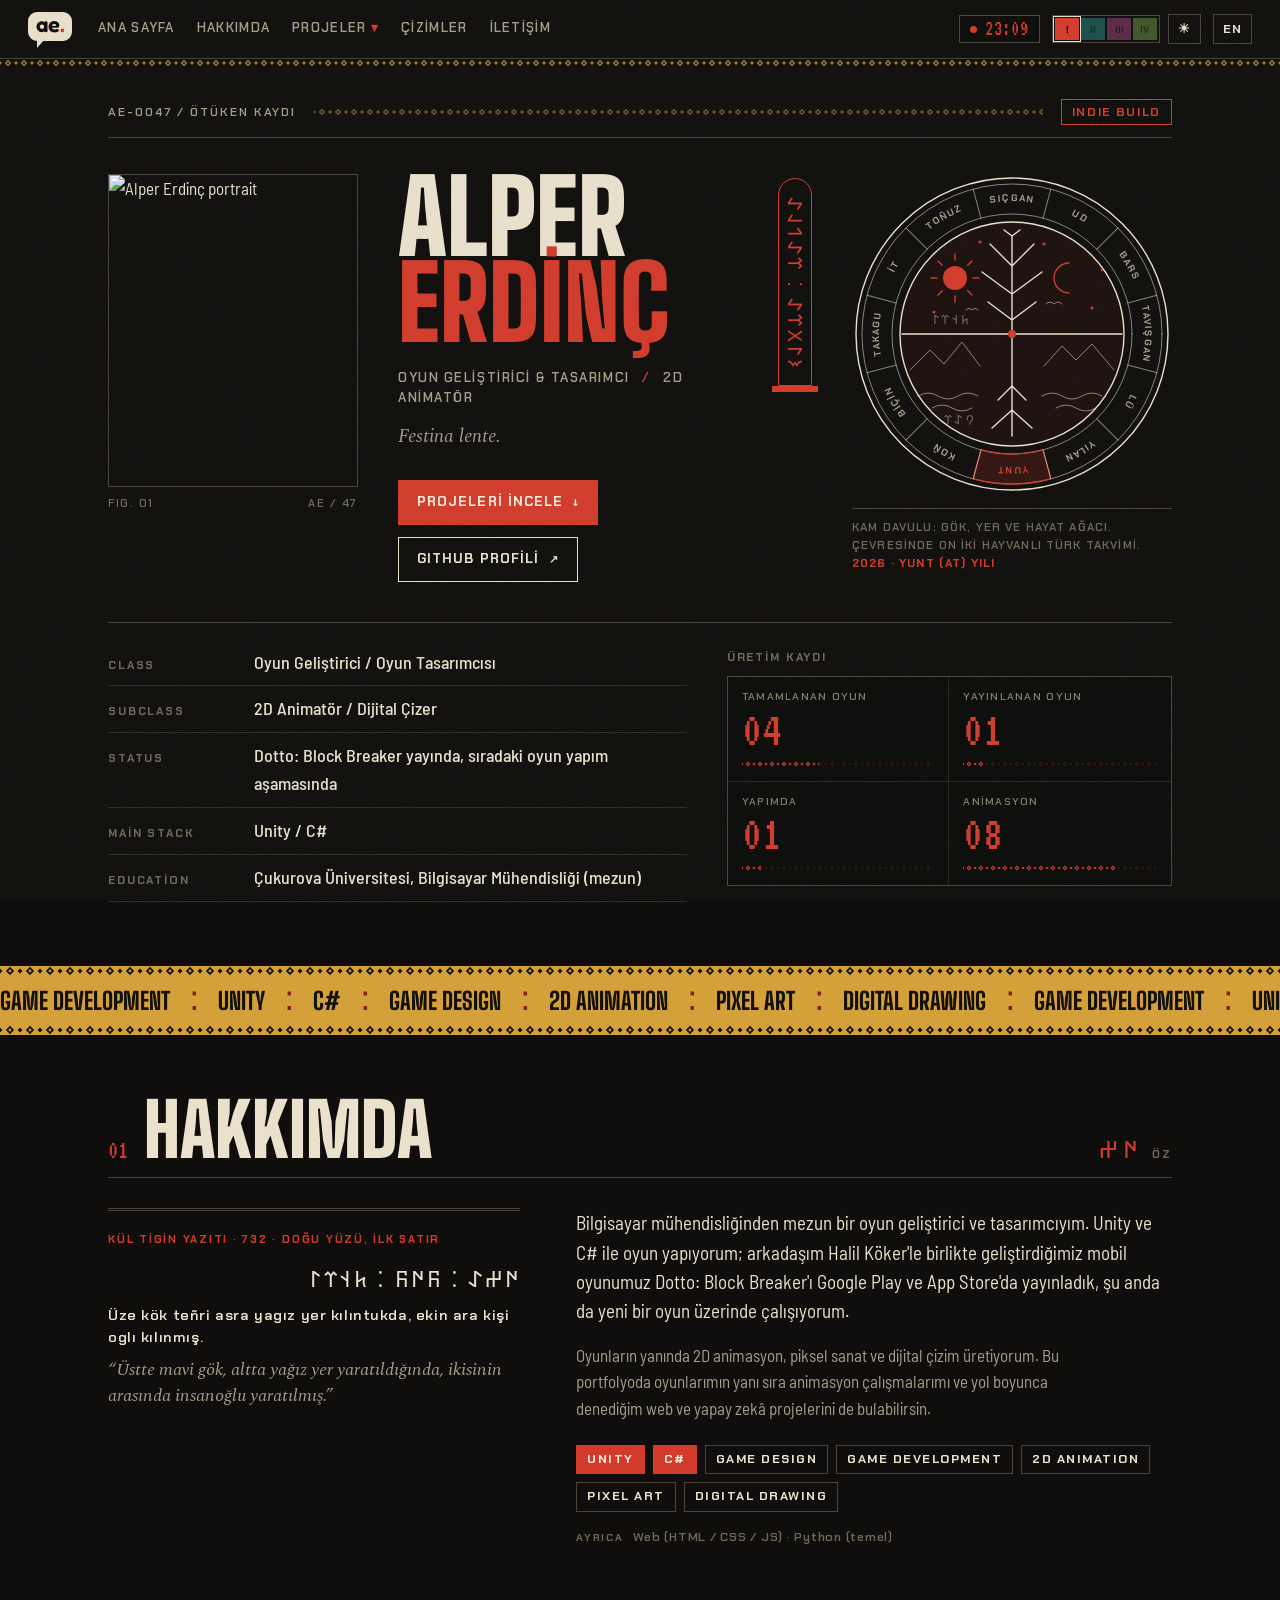
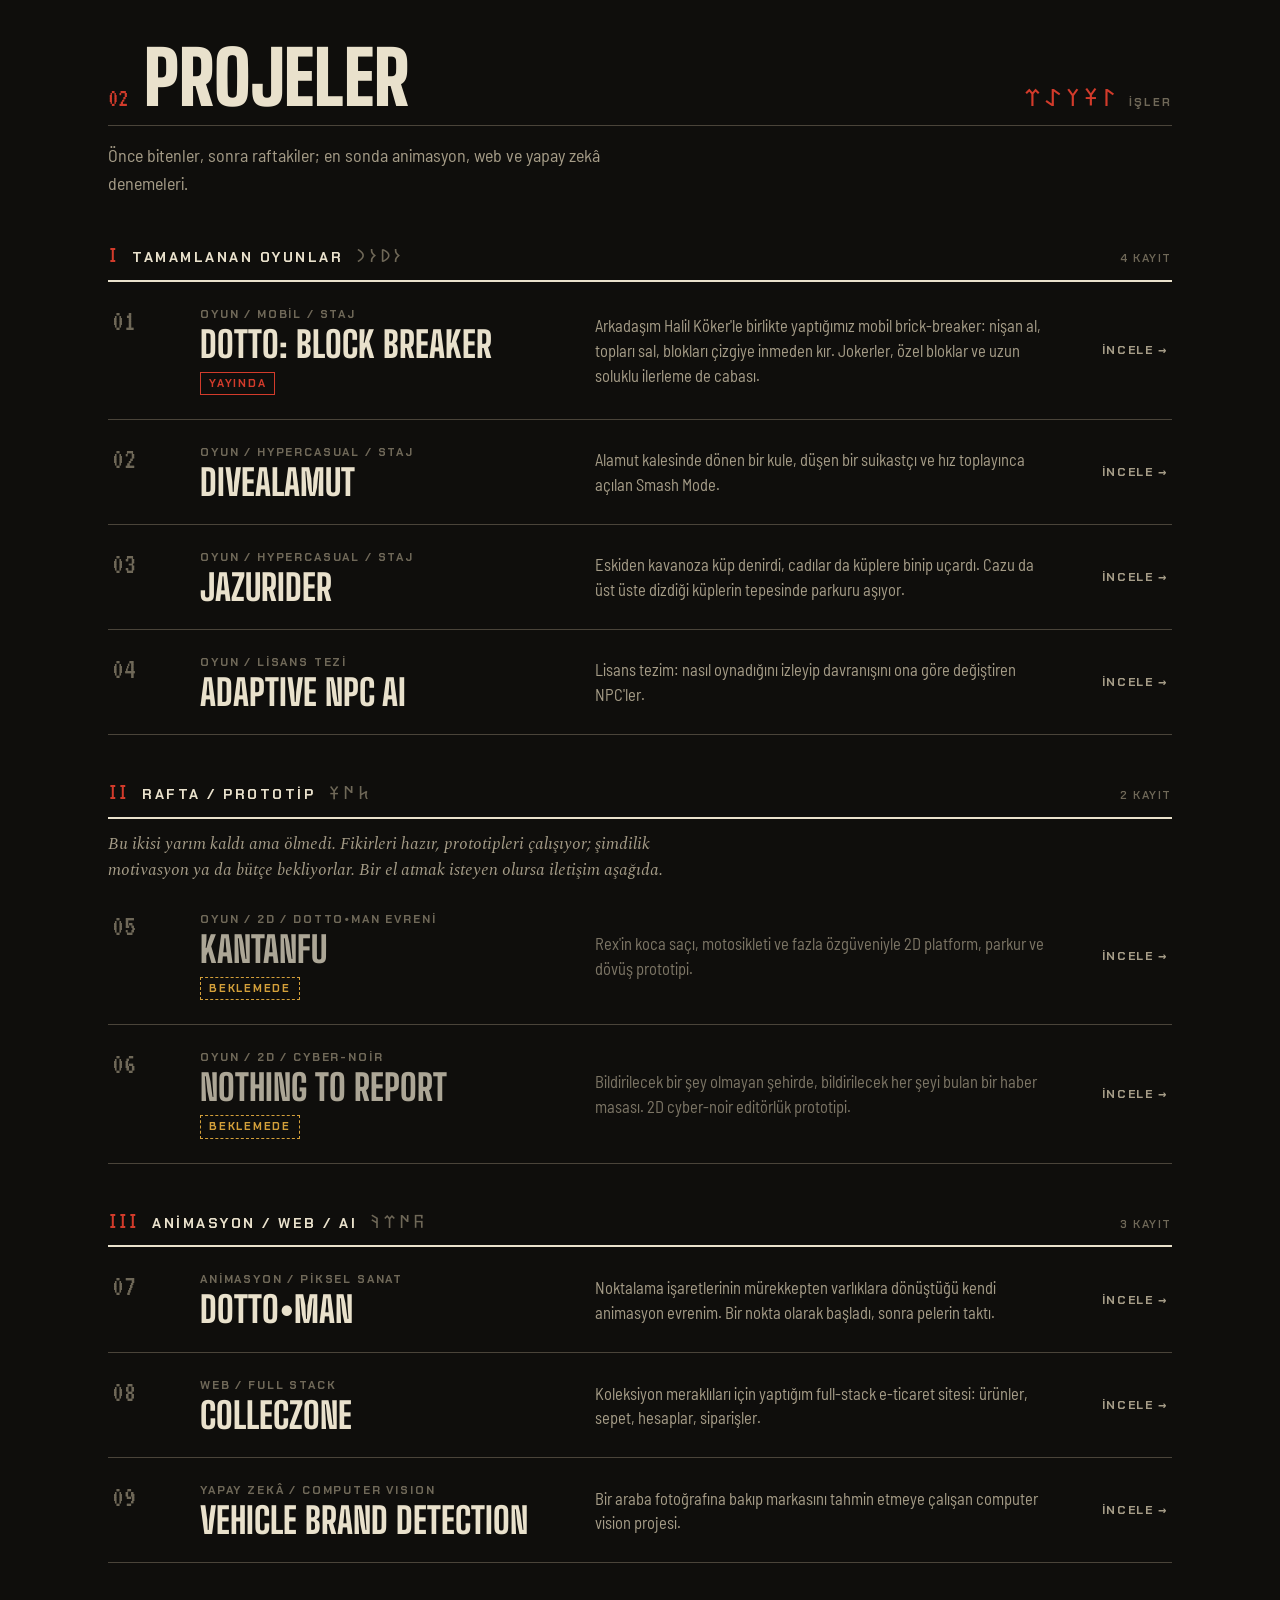
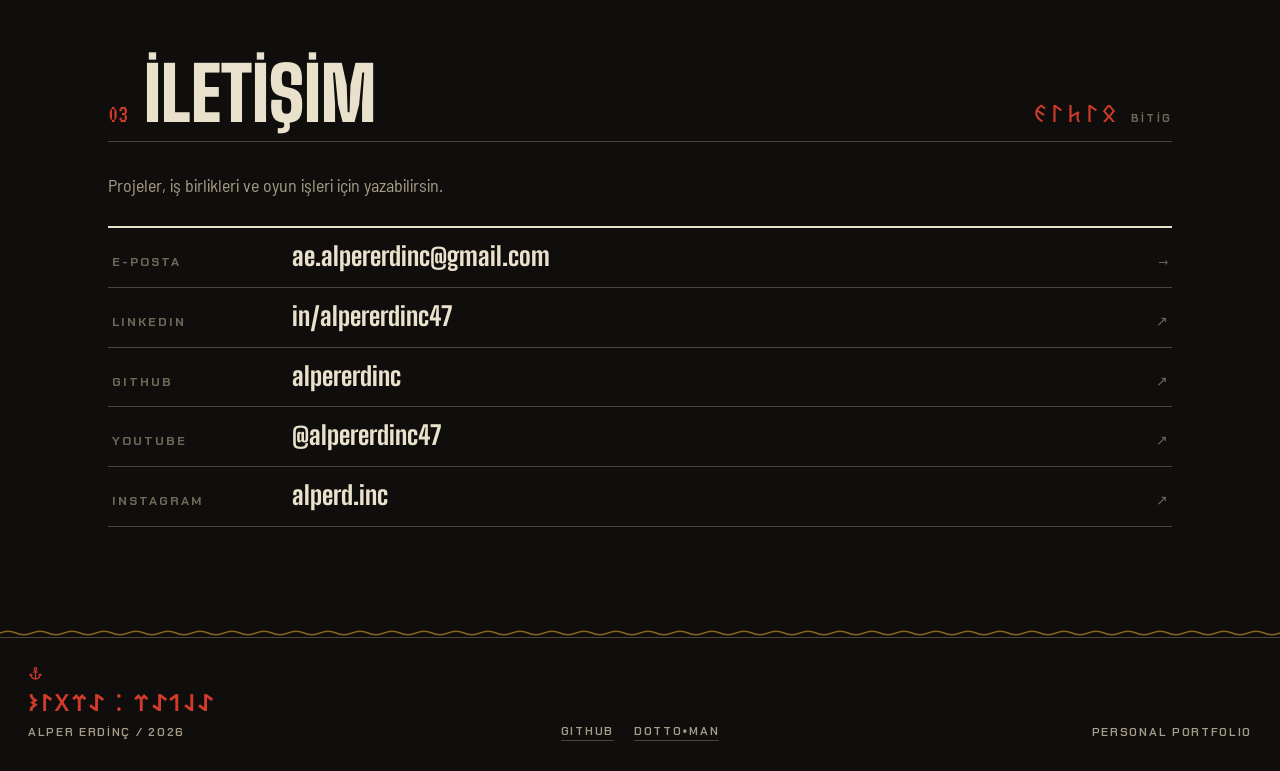
==== commit 6189be73: "Add a quiet anchor and sea touch, and a 404 page The anchor stands for hope. It shows up in a few sm" ====
--- a/index.html
+++ b/index.html
@@ -14,7 +14,7 @@
   <link rel="stylesheet"
     href="https://fonts.googleapis.com/css2?family=Big+Shoulders+Display:wght@700;800;900&family=Barlow+Semi+Condensed:wght@400;500;600&family=Chakra+Petch:wght@500;600;700&family=VT323&family=Spectral:ital,wght@1,400&display=swap" />
   <link rel="stylesheet" href="https://fonts.googleapis.com/css2?family=Noto+Sans+Old+Turkic&display=swap" />
-  <link rel="stylesheet" href="css/analog.css?v=31" />
+  <link rel="stylesheet" href="css/analog.css?v=37" />
 </head>
 
 <body>
@@ -652,7 +652,7 @@
       </p>
     </div>
   </div>
-  <script src="js/main.js?v=analog12"></script>
+  <script src="js/main.js?v=analog13"></script>
   <script data-goatcounter="https://alpererdinc.goatcounter.com/count"
     async src="https://gc.zgo.at/count.js"></script>
 </body>
--- a/css/analog.css
+++ b/css/analog.css
@@ -2977,3 +2977,63 @@
     scroll-behavior: auto;
   }
 }
+
+
+/* =========================================================
+   THE ANCHOR (hope) and the sea, kept quiet: a marker on the rail,
+   the scroll-to-top button, the footer, and a low wave line.
+   ========================================================= */
+
+:root {
+  --anchor: url("data:image/svg+xml,%3Csvg%20xmlns%3D%27http%3A%2F%2Fwww.w3.org%2F2000%2Fsvg%27%20viewBox%3D%270%200%2024%2024%27%20fill%3D%27none%27%20stroke%3D%27black%27%20stroke-width%3D%271.9%27%20stroke-linecap%3D%27round%27%20stroke-linejoin%3D%27round%27%3E%3Ccircle%20cx%3D%2712%27%20cy%3D%274.6%27%20r%3D%272.2%27%2F%3E%3Cpath%20d%3D%27M12%206.8V20.6%27%2F%3E%3Cpath%20d%3D%27M8.4%209.6H15.6%27%2F%3E%3Cpath%20d%3D%27M4.6%2013.4C5%2017.6%208.2%2020.6%2012%2020.6S19%2017.6%2019.4%2013.4%27%2F%3E%3Cpath%20d%3D%27M2.9%2014.8L4.6%2013L6.5%2014.6%27%2F%3E%3Cpath%20d%3D%27M17.5%2014.6L19.4%2013L21.1%2014.8%27%2F%3E%3C%2Fsvg%3E");
+  --anchor-up: url("data:image/svg+xml,%3Csvg%20xmlns%3D%27http%3A%2F%2Fwww.w3.org%2F2000%2Fsvg%27%20viewBox%3D%270%200%2024%2024%27%20fill%3D%27none%27%20stroke%3D%27black%27%20stroke-width%3D%271.9%27%20stroke-linecap%3D%27round%27%20stroke-linejoin%3D%27round%27%3E%3Cpath%20d%3D%27M5.2%207.4L12%201.2L18.8%207.4%27%2F%3E%3Cpath%20d%3D%27M12%201.6V8.2%27%2F%3E%3Ccircle%20cx%3D%2712%27%20cy%3D%2712.2%27%20r%3D%271.5%27%2F%3E%3Cpath%20d%3D%27M12%2013.7V22.8%27%2F%3E%3Cpath%20d%3D%27M9.6%2015.8H14.4%27%2F%3E%3Cpath%20d%3D%27M6.6%2018.2C6.9%2021%209.2%2022.8%2012%2022.8S17.1%2021%2017.4%2018.2%27%2F%3E%3Cpath%20d%3D%27M5.6%2019.3L6.6%2018L7.9%2019.1%27%2F%3E%3Cpath%20d%3D%27M16.1%2019.1L17.4%2018L18.4%2019.3%27%2F%3E%3C%2Fsvg%3E");
+  --wave: url("data:image/svg+xml,%3Csvg%20xmlns%3D%27http%3A%2F%2Fwww.w3.org%2F2000%2Fsvg%27%20width%3D%2732%27%20height%3D%278%27%20viewBox%3D%270%200%2032%208%27%3E%3Cpath%20d%3D%27M0%204Q8%200.6%2016%204T32%204%27%20fill%3D%27none%27%20stroke%3D%27black%27%20stroke-width%3D%271.6%27%2F%3E%3C%2Fsvg%3E");
+}
+
+/* where you are on the page: you have dropped anchor here */
+.rail li.active .rail-dot {
+  width: 20px;
+  height: 20px;
+  margin-left: -3px;
+  background: var(--accent);
+  border: 0;
+  border-radius: 0;
+  transform: none;
+  -webkit-mask: var(--anchor) center / contain no-repeat;
+  mask: var(--anchor) center / contain no-repeat;
+}
+
+/* back to the top = weigh anchor */
+.scroll-top {
+  display: flex;
+  align-items: center;
+  justify-content: center;
+  font-size: 0;
+}
+
+.scroll-top::before {
+  content: "";
+  width: 22px;
+  height: 22px;
+  background: currentColor;
+  -webkit-mask: var(--anchor-up) center / contain no-repeat;
+  mask: var(--anchor-up) center / contain no-repeat;
+}
+
+/* footer: a small anchor before the signature line, a low wave instead of the kilim band */
+.footer-left::before {
+  content: "";
+  display: inline-block;
+  width: 15px;
+  height: 15px;
+  margin-right: 9px;
+  vertical-align: -3px;
+  background: var(--accent);
+  -webkit-mask: var(--anchor) center / contain no-repeat;
+  mask: var(--anchor) center / contain no-repeat;
+}
+
+.footer::before {
+  -webkit-mask: var(--wave) repeat-x left center / 32px 8px;
+  mask: var(--wave) repeat-x left center / 32px 8px;
+}
